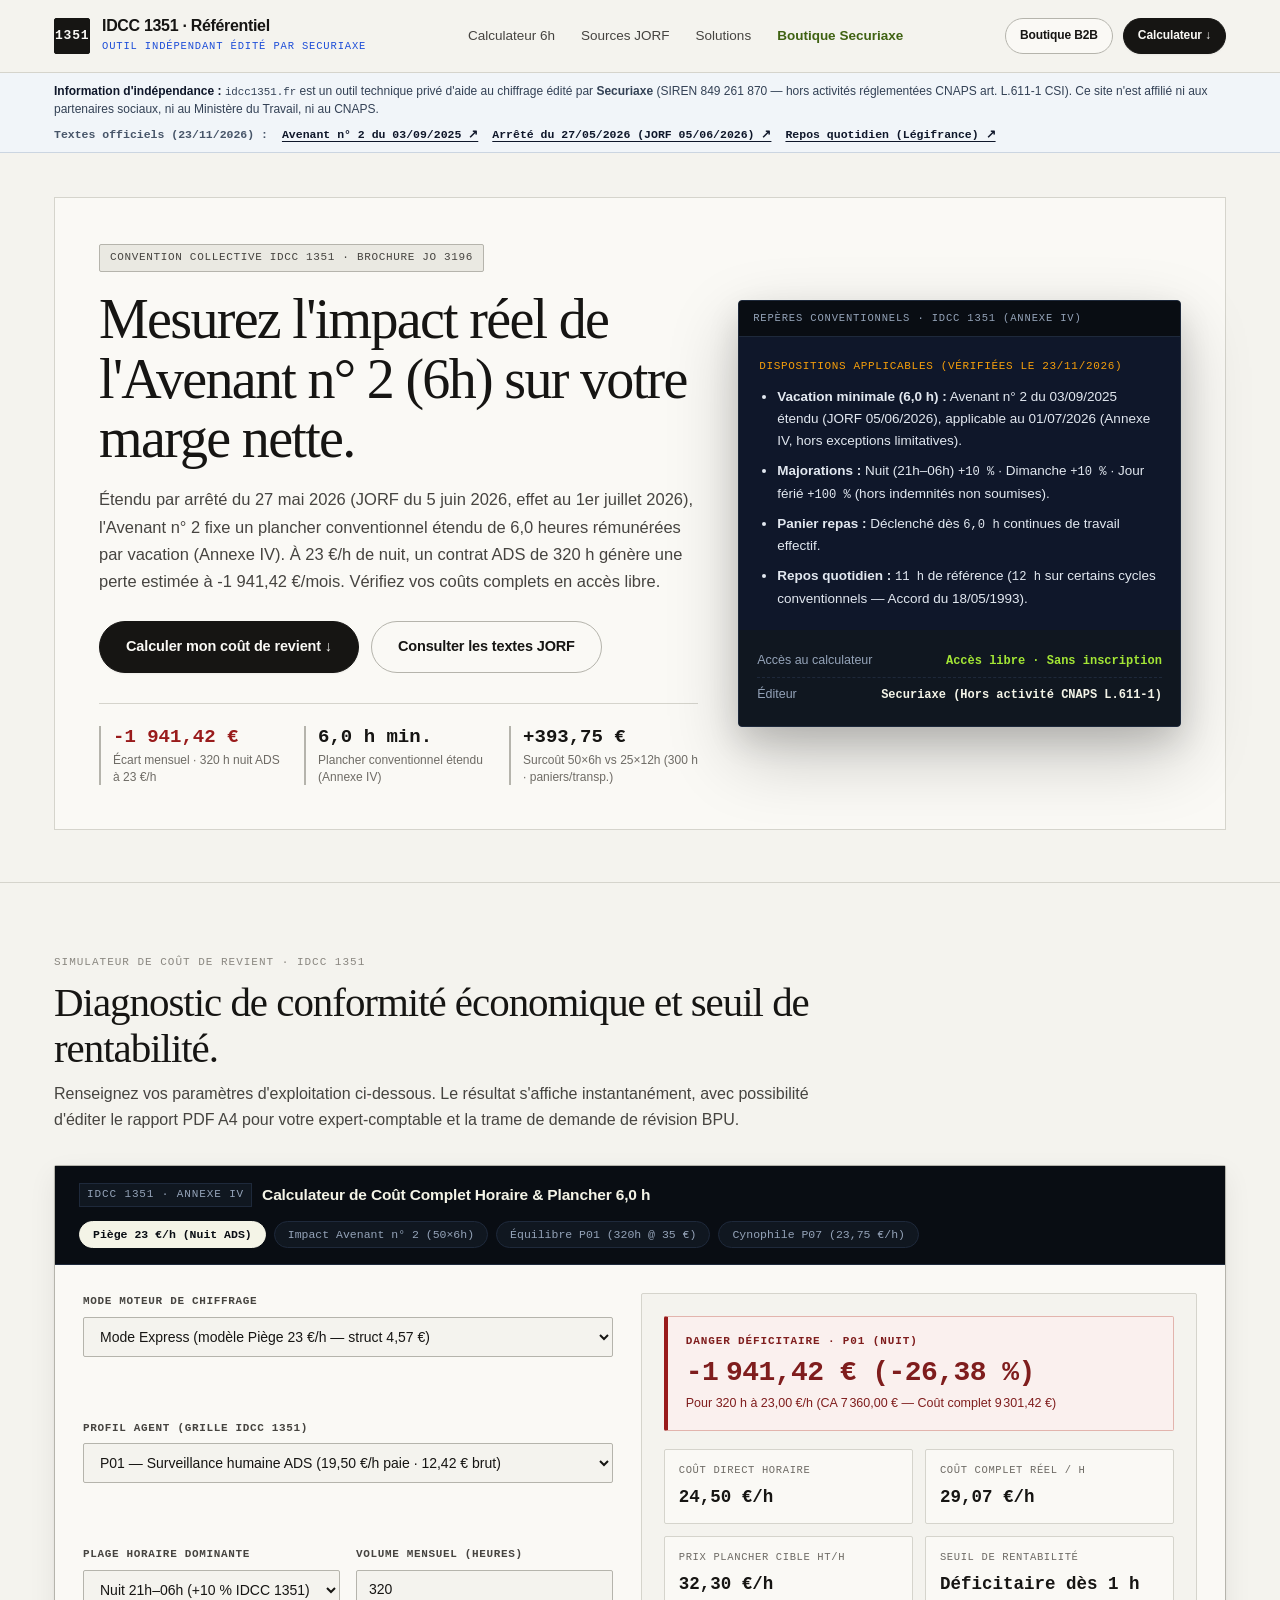
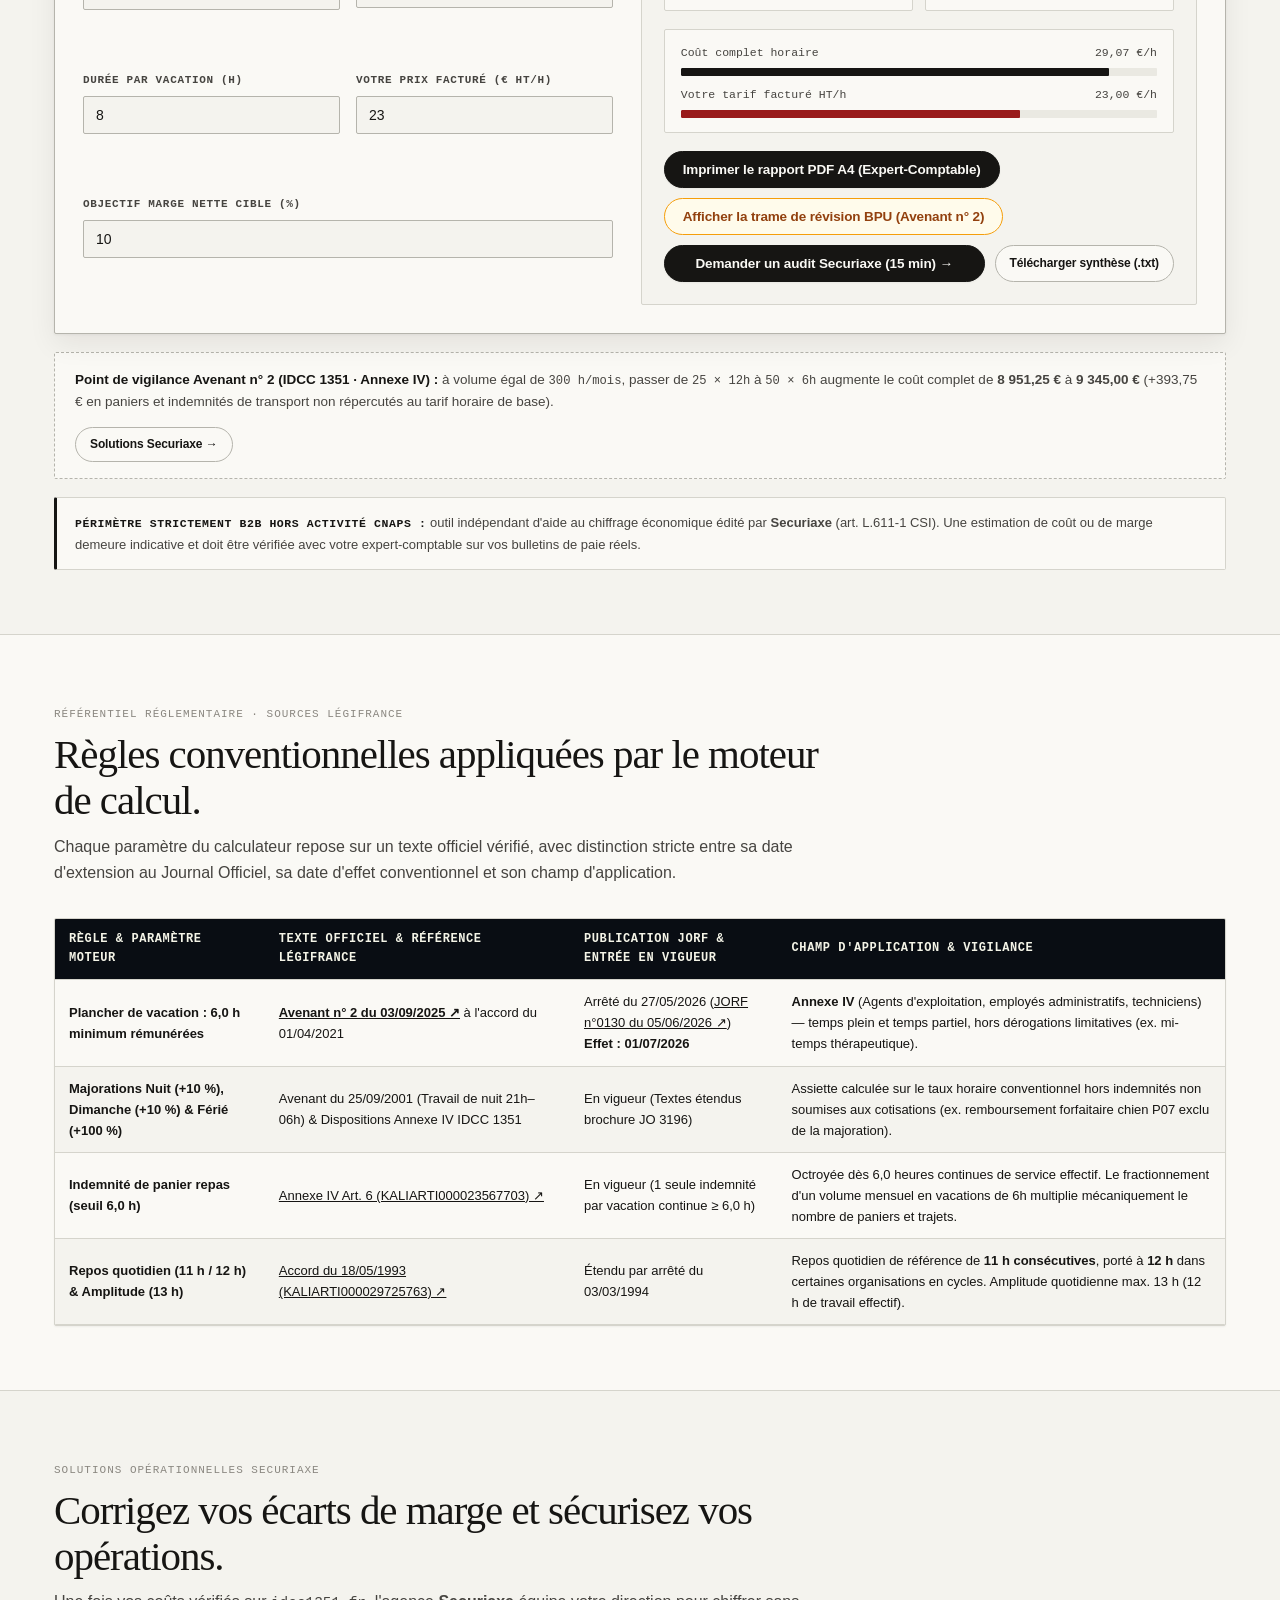
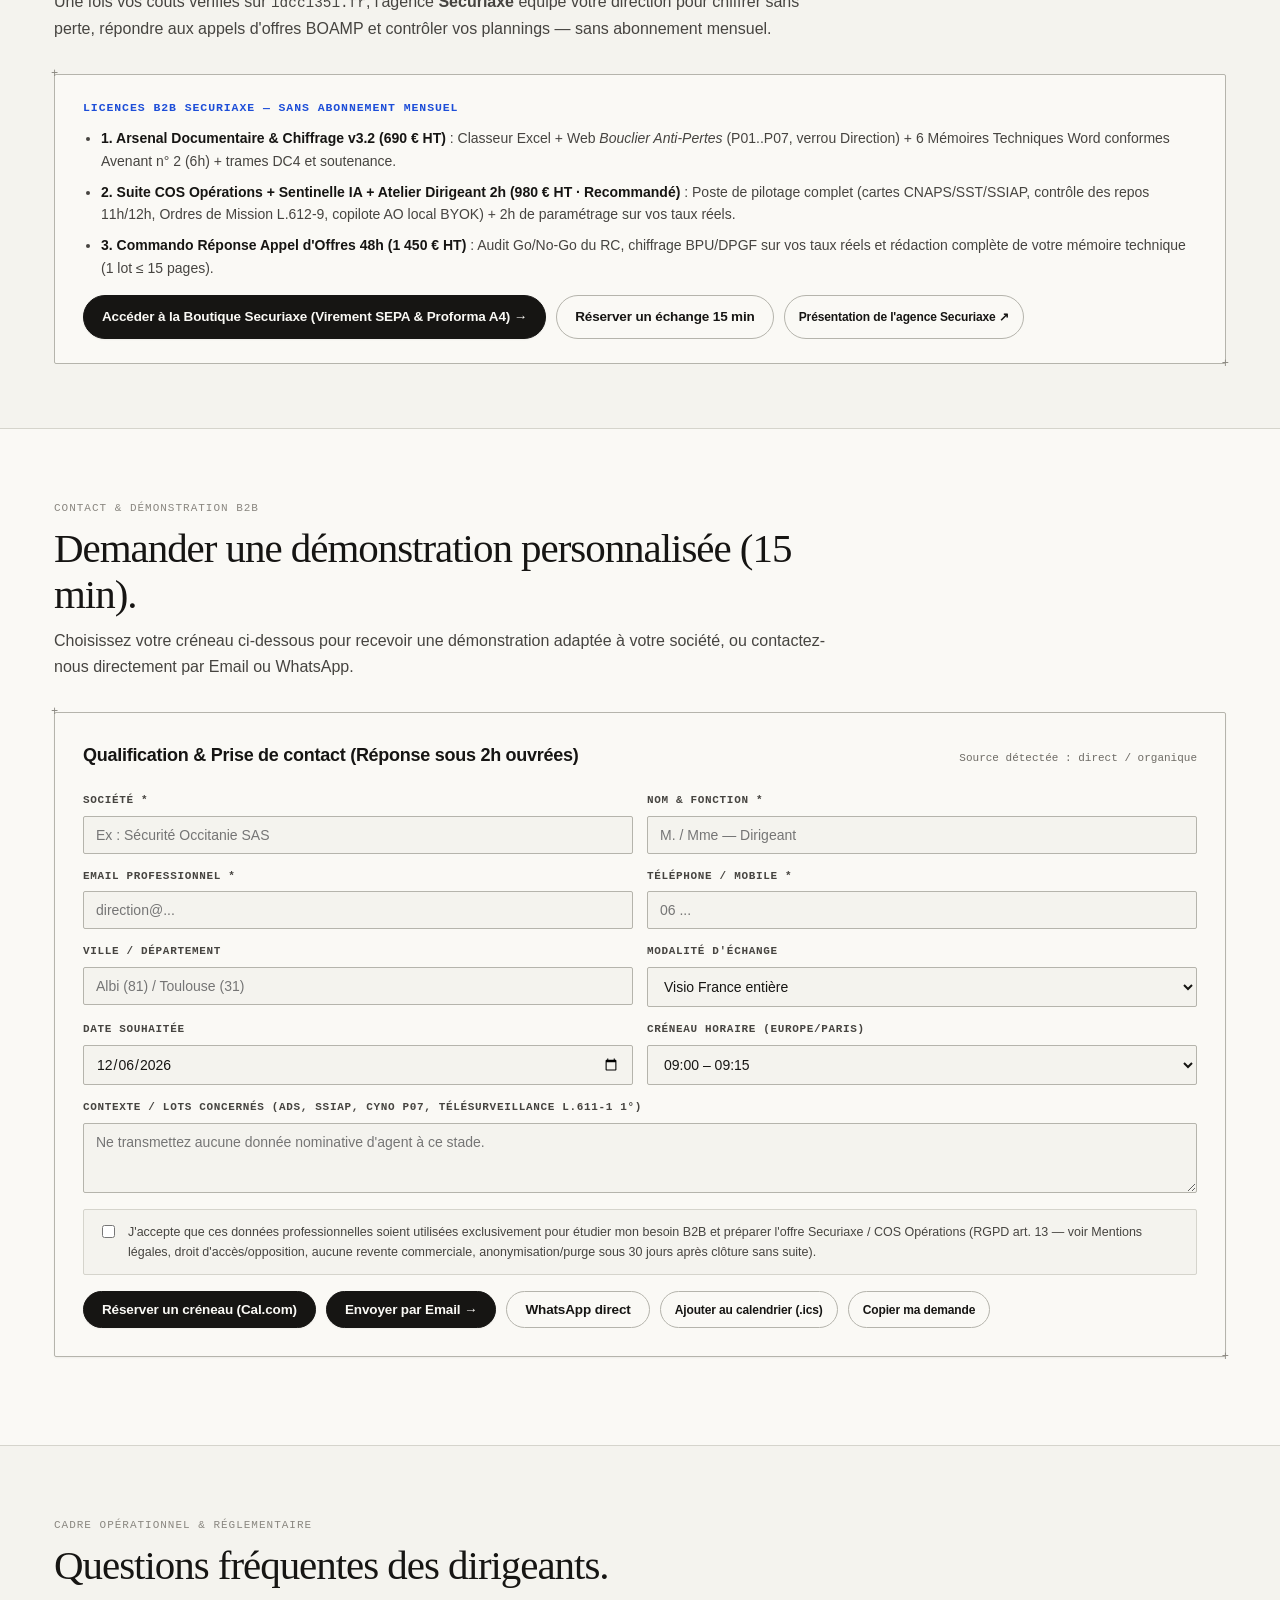
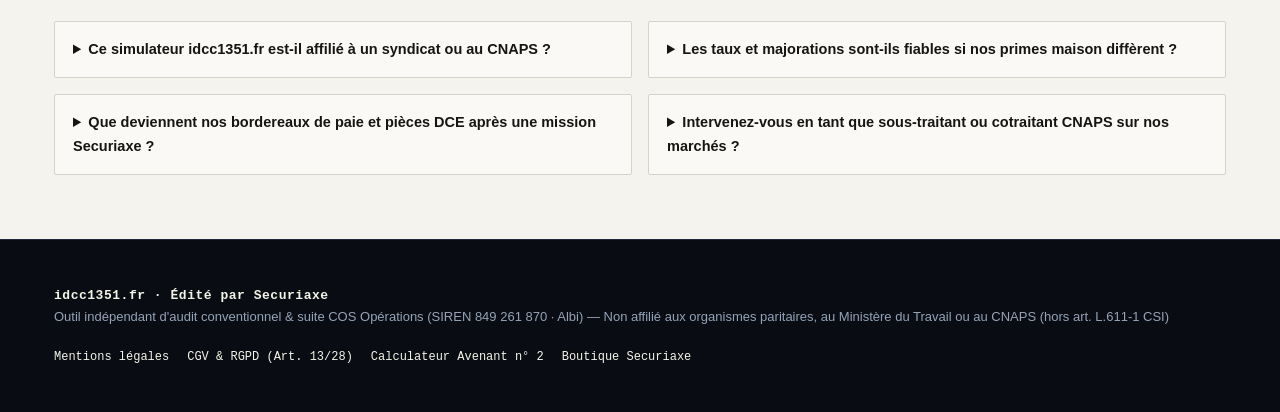
==== index.html @ 0f7fe845 "refactor(ui): unslop integral du site et confinement strict du nom personnel aux seules mentions leg" ====
<!DOCTYPE html>
<html lang="fr">
<head>
  <meta charset="UTF-8" />
  <meta name="viewport" content="width=device-width, initial-scale=1.0" />
  <meta http-equiv="Content-Security-Policy" content="default-src 'self'; script-src 'self' https://connect.facebook.net; style-src 'self' 'unsafe-inline'; img-src 'self' data: https:; connect-src 'self' https:; font-src 'self' data:; object-src 'none'; base-uri 'self';" />
  <title>IDCC 1351 — Référentiel &amp; Simulateur Indépendant de Conformité Économique (Avenant n° 2 · 6h) | Édité par Securiaxe</title>
  <meta name="description" content="Outil indépendant de simulation et d'audit conventionnel IDCC 1351 (Sécurité Privée). Mesurez en 60 secondes l'impact de l'Avenant n° 2 (plancher conventionnel étendu 6h, JORF 05/06/2026) sur votre marge nette. Édité par Securiaxe." />
  <meta property="og:title" content="IDCC 1351 — Simulateur Indépendant de Rentabilité &amp; Avenant n° 2 (Plancher 6h)" />
  <meta property="og:description" content="Diagnostic gratuit sans inscription : calculez votre coût complet horaire IDCC 1351, l'impact du plancher 6h (Avenant n° 2) et générez le rapport PDF A4 pour votre expert-comptable." />
  <meta property="og:type" content="website" />
  <link rel="icon" type="image/svg+xml" href="data:image/svg+xml,%3Csvg xmlns='http://www.w3.org/2000/svg' viewBox='0 0 36 36'%3E%3Crect width='36' height='36' fill='%230F172A'/%3E%3Ctext x='50%25' y='54%25' dominant-baseline='middle' text-anchor='middle' fill='%23FFFFFF' font-family='monospace' font-weight='700' font-size='11'%3E1351%3C/text%3E%3C/svg%3E" />
  <link rel="stylesheet" href="styles.css" />
</head>
<body>

  <!-- Bandeau d'alerte configuration opérateur (?admin=1 uniquement) -->
  <div id="adminBanner" class="config-banner hidden no-print">
    <div class="container config-banner-inner">
      <div id="adminBannerText"></div>
      <div class="header-actions">
        <button id="btnOpenAdminFromBanner" class="btn btn-sm" type="button">Configurer</button>
        <button id="btnHideAdminBanner" class="btn btn-sm" type="button">Masquer</button>
      </div>
    </div>
  </div>

  <!-- En-tête principal -->
  <header class="site-header no-print">
    <div class="container header-inner">
      <a class="brand" href="#top">
        <div class="brand-mark">1351</div>
        <div class="brand-text">
          <strong>IDCC 1351 &middot; Référentiel</strong>
          <span>Outil indépendant édité par Securiaxe</span>
        </div>
      </a>

      <nav class="nav-links" aria-label="Navigation principale">
        <a href="#simulateur">Calculateur 6h</a>
        <a href="#referentiel-1351">Sources JORF</a>
        <a href="#presentation-cos">Solutions</a>
        <a href="boutique/index.html" style="color:var(--emerald);font-weight:700">Boutique Securiaxe</a>
      </nav>

      <div class="header-actions">
        <span id="slotStatusPill" class="slot-pill hidden"></span>
        <a class="btn btn-sm" href="boutique/index.html">Boutique B2B</a>
        <a class="btn btn-primary btn-sm" href="#simulateur">Calculateur &darr;</a>
      </div>
    </div>
  </header>

  <!-- Bandeau sobre d'indépendance & sources Légifrance -->
  <div class="authority-disclaimer-bar no-print" role="note" aria-label="Information d'indépendance et sources réglementaires">
    <div class="container authority-disclaimer-inner">
      <div>
        <strong>Information d'indépendance :</strong> <code>idcc1351.fr</code> est un outil technique privé d'aide au chiffrage édité par <b>Securiaxe</b> (SIREN 849 261 870 — hors activités réglementées CNAPS art. L.611-1 CSI). Ce site n'est affilié ni aux partenaires sociaux, ni au Ministère du Travail, ni au CNAPS.
      </div>
      <div class="authority-links">
        <span>Textes officiels (23/11/2026) :</span>
        <a href="https://www.legifrance.gouv.fr/conv_coll/id/KALITEXT000053576553" target="_blank" rel="noopener noreferrer">Avenant n° 2 du 03/09/2025 ↗</a>
        <a href="https://www.legifrance.gouv.fr/jorf/id/JORFTEXT000054200800" target="_blank" rel="noopener noreferrer">Arrêté du 27/05/2026 (JORF 05/06/2026) ↗</a>
        <a href="https://www.legifrance.gouv.fr/conv_coll/article/KALIARTI000029725763" target="_blank" rel="noopener noreferrer">Repos quotidien (Légifrance) ↗</a>
      </div>
    </div>
  </div>

  <!-- Tiroir Configurateur Émetteur, TVA & Canaux réels -->
  <section id="adminDrawer" class="admin-drawer hidden no-print" aria-label="Configuration émetteur et canaux de vente">
    <div class="container">
      <div style="display:flex;justify-content:space-between;align-items:center;flex-wrap:wrap;gap:10px;margin-bottom:12px">
        <div>
          <strong style="font-size:16px;color:var(--navy-deep)">Paramétrage Émetteur, TVA &amp; Canaux de Vente</strong>
          <div style="font-size:12.5px;color:var(--ink-muted)">Renseignez vos paramètres puis cliquez sur « Télécharger site-config.js » pour mettre à jour votre hébergement.</div>
          <div id="adminDrawerMissing" class="status-box warn hidden" style="margin-top:8px"></div>
        </div>
        <button id="btnCloseAdmin" class="btn btn-sm" type="button">Fermer</button>
      </div>

      <div class="form-grid-2" style="grid-template-columns:repeat(auto-fit,minmax(220px,1fr));gap:10px">
        <div class="field"><label>Raison sociale / Dénomination</label><input id="admRaison" type="text" /></div>
        <div class="field"><label>Enseigne</label><input id="admEnseigne" type="text" /></div>
        <div class="field"><label>Signataire / Direction</label><input id="admRep" type="text" /></div>
        <div class="field"><label>Forme juridique</label><input id="admCapital" type="text" /></div>
        <div class="field"><label>Siège / Ville</label><input id="admSiege" type="text" /></div>
        <div class="field"><label>N° SIREN / SIRET</label><input id="admSiren" type="text" placeholder="Ex : 849 261 870 00018" /></div>
        <div class="field">
          <label>Régime TVA unique</label>
          <select id="admTvaRegime">
            <option value="293B">Franchise en base (art. L. 223-3 du CIBS / ex-293 B CGI)</option>
            <option value="20">TVA normale (20 %)</option>
          </select>
        </div>
        <div class="field"><label>N° TVA intracommunautaire</label><input id="admTvaNum" type="text" placeholder="FR..." /></div>
        <div class="field"><label>Email réception leads</label><input id="admEmail" type="email" placeholder="contact@votre-domaine.fr" /></div>
        <div class="field"><label>Téléphone direct</label><input id="admTel" type="text" placeholder="+33 6 ..." /></div>
        <div class="field"><label>WhatsApp Business (indicatif sans +)</label><input id="admWhatsapp" type="text" placeholder="336..." /></div>
        <div class="field"><label>Lien Agenda (Cal.com)</label><input id="admCalUrl" type="url" placeholder="https://cal.com/..." /></div>
        <div class="field"><label>Webhook CRM</label><input id="admWebhookUrl" type="url" placeholder="https://script.google.com/macros/s/..." /></div>
        <div class="field"><label>Vérification serveur paiement (optionnel)</label><input id="admStripeVerifyUrl" type="url" /></div>
        <div class="field"><label>Hébergeur du site (Mentions légales LCEN)</label><input id="admHostProvider" type="text" placeholder="Ex : o2switch SASU, Clermont-Ferrand (France)" /></div>
        <div class="field"><label>IBAN virement (BC A4)</label><input id="admIban" type="text" placeholder="FR76..." /></div>
        <div class="field"><label>Lien Paiement Pack 1 (690 € HT)</label><input id="admStripe1" type="url" /></div>
        <div class="field"><label>Lien Paiement Pack 2 (980 € HT)</label><input id="admStripe2" type="url" /></div>
        <div class="field"><label>Lien Paiement Pack 3 (1 450 € HT)</label><input id="admStripe3" type="url" /></div>
        <div class="field">
          <label>Créneaux Commando 48h ouverts (Max 2)</label>
          <select id="admSlotsOpen">
            <option value="2">2 slots disponibles (ouvert)</option>
            <option value="1">1 dernier slot disponible</option>
            <option value="0">0 slot (complet / file d'attente)</option>
          </select>
        </div>
        <div class="field"><label>Meta Pixel ID (optionnel)</label><input id="admPixelId" type="text" /></div>
      </div>

      <div class="action-cluster" style="margin-top:14px">
        <button id="btnSaveAdmin" class="btn btn-primary" type="button">Enregistrer localement</button>
        <button id="btnDownloadSiteCfg" class="btn btn-emerald" type="button">Télécharger site-config.js</button>
      </div>
    </div>
  </section>

  <!-- HERO SOBRE (IDCC 1351) -->
  <main id="top">
    <section class="hero no-print">
      <div class="container">
        <div class="hero-frame">
          <div class="hero-grid">
            <div>
              <span class="eyebrow">Convention collective IDCC 1351 &middot; Brochure JO 3196</span>
              <h1>Mesurez l'impact réel de l'Avenant n° 2 (6h) sur votre marge nette.</h1>
              <p class="hero-lead">
                Étendu par arrêté du 27 mai 2026 (JORF du 5 juin 2026, effet au 1er juillet 2026), l'Avenant n° 2 fixe un plancher conventionnel étendu de 6,0 heures rémunérées par vacation (Annexe IV). À 23 €/h de nuit, un contrat ADS de 320 h génère une perte estimée à -1 941,42 €/mois. Vérifiez vos coûts complets en accès libre.
              </p>
              <div class="hero-cta-row">
                <a class="btn btn-primary btn-lg" href="#simulateur">Calculer mon coût de revient &darr;</a>
                <a class="btn btn-lg" href="#referentiel-1351">Consulter les textes JORF</a>
              </div>
              <div class="trust-strip">
                <div class="trust-item">
                  <strong class="is-danger">-1 941,42 €</strong>
                  <span>Écart mensuel &middot; 320&nbsp;h nuit ADS à 23&nbsp;€/h</span>
                </div>
                <div class="trust-item">
                  <strong>6,0 h min.</strong>
                  <span>Plancher conventionnel étendu (Annexe IV)</span>
                </div>
                <div class="trust-item">
                  <strong>+393,75 €</strong>
                  <span>Surcoût 50×6h vs 25×12h (300&nbsp;h &middot; paniers/transp.)</span>
                </div>
              </div>
            </div>

            <div class="hero-visual-card">
              <div class="hero-window-bar">
                <span>Repères conventionnels &middot; IDCC 1351 (Annexe IV)</span>
              </div>
              <div style="padding:20px;background:#0F172A;color:#F8FAFC;font-size:13.5px;line-height:1.65">
                <div style="font-family:var(--font-mono);font-size:11px;color:#F59E0B;text-transform:uppercase;letter-spacing:0.06em;margin-bottom:10px">
                  Dispositions applicables (vérifiées le 23/11/2026)
                </div>
                <ul style="margin:0;padding-left:18px;color:#E2E8F0;display:grid;gap:8px">
                  <li><b>Vacation minimale (6,0 h) :</b> Avenant n° 2 du 03/09/2025 étendu (JORF 05/06/2026), applicable au 01/07/2026 (Annexe IV, hors exceptions limitatives).</li>
                  <li><b>Majorations :</b> Nuit (21h–06h) <code>+10 %</code> &middot; Dimanche <code>+10 %</code> &middot; Jour férié <code>+100 %</code> (hors indemnités non soumises).</li>
                  <li><b>Panier repas :</b> Déclenché dès <code>6,0 h</code> continues de travail effectif.</li>
                  <li><b>Repos quotidien :</b> <code>11 h</code> de référence (<code>12 h</code> sur certains cycles conventionnels — Accord du 18/05/1993).</li>
                </ul>
              </div>
              <div class="hero-proof-footer">
                <div class="proof-line">
                  <span>Accès au calculateur</span>
                  <b class="pos">Accès libre &middot; Sans inscription</b>
                </div>
                <div class="proof-line">
                  <span>Éditeur</span>
                  <b>Securiaxe (Hors activité CNAPS L.611-1)</b>
                </div>
              </div>
            </div>
          </div>
        </div>
      </div>
    </section>

    <!-- SIMULATEUR DE PERTE DETERMINISTE -->
    <section id="simulateur" class="section">
      <div class="container">
        <div class="section-head no-print">
          <span class="section-tag">Simulateur de coût de revient &middot; IDCC 1351</span>
          <h2>Diagnostic de conformité économique et seuil de rentabilité.</h2>
          <p>Renseignez vos paramètres d'exploitation ci-dessous. Le résultat s'affiche instantanément, avec possibilité d'éditer le rapport PDF A4 pour votre expert-comptable et la trame de demande de révision BPU.</p>
        </div>

        <div id="personalizedBanner" class="prospect-banner hidden no-print" role="region" aria-label="Diagnostic personnalisé pré-rempli">
          <div class="prospect-banner-main">
            <span class="prospect-tag">Simulation pré-calibrée</span>
            <strong id="pbTitle"></strong>
            <div id="pbSub" class="prospect-sub"></div>
          </div>
          <div class="header-actions">
            <button id="btnApplyProspectToFunnel" class="btn btn-emerald btn-sm" type="button">Contacter Securiaxe (15 min) &rarr;</button>
          </div>
        </div>

        <div class="sim-shell no-print">
          <div class="sim-topbar">
            <div class="sim-topbar-title">
              <span class="sim-topbar-code">IDCC 1351 &middot; Annexe IV</span>
              <h3>Calculateur de Coût Complet Horaire &amp; Plancher 6,0 h</h3>
            </div>
            <div class="preset-row" role="group" aria-label="Scénarios de référence vérifiés">
              <button id="prePiege23" class="preset-btn active" type="button">Piège 23 €/h (Nuit ADS)</button>
              <button id="preAvenant6h" class="preset-btn" type="button">Impact Avenant n° 2 (50×6h)</button>
              <button id="preRecette35" class="preset-btn" type="button">Équilibre P01 (320h @ 35 €)</button>
              <button id="preCynoP07" class="preset-btn" type="button">Cynophile P07 (23,75 €/h)</button>
            </div>
          </div>

          <div class="sim-body">
            <div class="sim-controls">
              <div class="field full-span">
                <label for="simModeSelect">Mode moteur de chiffrage</label>
                <select id="simModeSelect">
                  <option value="express">Mode Express (modèle Piège 23 €/h — struct 4,57 €)</option>
                  <option value="recette">Mode Paie Réelle (Recette / P07 / Avenant n° 2 — ind. &amp; fixes)</option>
                </select>
              </div>
              <div class="field full-span">
                <label for="simProfile">Profil agent (Grille IDCC 1351)</label>
                <select id="simProfile">
                  <option value="P01">P01 — Surveillance humaine ADS (19,50 €/h paie · 12,42 € brut)</option>
                  <option value="P02">P02 — Surveillance confirmée Coeff. 150 (20,60 €/h paie)</option>
                  <option value="P03">P03 — SSIAP 1 (21,00 €/h paie · 13,10 € brut)</option>
                  <option value="P04">P04 — SSIAP 2 Chef d'équipe (23,60 €/h paie · 14,73 € brut)</option>
                  <option value="P05">P05 — SSIAP 3 Chef de service (29,40 €/h paie)</option>
                  <option value="P06">P06 — Opérateur vidéo / télésurveillance L.611-1 1° (21,80 €/h)</option>
                  <option value="P07">P07 — Agent cynophile (23,75 €/h dont 1,68 € chien non soumis)</option>
                </select>
              </div>
              <div class="field">
                <label for="simMoment">Plage horaire dominante</label>
                <select id="simMoment">
                  <option value="jour">Jour ouvrable (+0 %)</option>
                  <option value="nuit">Nuit 21h–06h (+10 % IDCC 1351)</option>
                  <option value="dim">Dimanche (+10 % IDCC 1351)</option>
                  <option value="ferie">Jour férié (+100 %)</option>
                </select>
              </div>
              <div class="field">
                <label for="simHours">Volume mensuel (heures)</label>
                <input id="simHours" type="number" min="1" step="1" value="320" />
              </div>
              <div class="field">
                <label for="simVacHours">Durée par vacation (h)</label>
                <input id="simVacHours" type="number" min="1" max="24" step="0.5" value="8" />
              </div>
              <div class="field">
                <label for="simSellPrice">Votre prix facturé (€ HT/h)</label>
                <input id="simSellPrice" type="number" min="0" step="0.5" value="23" />
              </div>
              <div class="field full-span">
                <label for="simTargetPct">Objectif marge nette cible (%)</label>
                <input id="simTargetPct" type="number" min="0" max="60" step="0.5" value="10" />
              </div>
            </div>

            <div class="sim-results">
              <div id="simErrorBox" class="status-box err hidden"></div>
              <div id="simVacAlert" class="status-box warn hidden"></div>

              <div id="simVerdictCard" class="verdict-box err">
                <div id="simVerdictTag" class="verdict-tag">DANGER DÉFICITAIRE</div>
                <div id="simVerdictBig" class="verdict-big">-1 941,42 €</div>
                <div id="simVerdictSub" style="font-size:12.5px;margin-top:4px"></div>
              </div>

              <div class="kpi-grid">
                <div class="kpi-card">
                  <span>Coût direct horaire</span>
                  <strong id="simKpiDirectH">—</strong>
                </div>
                <div class="kpi-card">
                  <span>Coût complet réel / h</span>
                  <strong id="simKpiFullH">—</strong>
                </div>
                <div class="kpi-card">
                  <span>Prix plancher cible HT/h</span>
                  <strong id="simKpiTargetH">—</strong>
                </div>
                <div class="kpi-card">
                  <span>Seuil de rentabilité</span>
                  <strong id="simKpiBreakEven">—</strong>
                </div>
              </div>

              <div class="bar-meter">
                <div class="bar-row">
                  <div class="bar-row-head"><span>Coût complet horaire</span><span id="barCostLbl" class="num">—</span></div>
                  <div class="bar-track"><div id="barCostPct" class="bar-fill cost" style="width:0%"></div></div>
                </div>
                <div class="bar-row">
                  <div class="bar-row-head"><span>Votre tarif facturé HT/h</span><span id="barPriceLbl" class="num">—</span></div>
                  <div class="bar-track"><div id="barPricePct" class="bar-fill price-bad" style="width:0%"></div></div>
                </div>
              </div>

              <div class="diag-actions">
                <button id="btnPrintDiagPdf" class="btn btn-primary" type="button">
                  Imprimer le rapport PDF A4 (Expert-Comptable)
                </button>
                <button id="btnToggleTrameRevision" class="btn" type="button" style="background:#FFFBEB;color:#92400E;border-color:#F59E0B;font-weight:600">
                  Afficher la trame de révision BPU (Avenant n° 2)
                </button>
                <button id="btnInjectDiagToFunnel" class="btn btn-emerald" type="button">
                  Demander un audit Securiaxe (15 min) &rarr;
                </button>
                <button id="btnDownloadDiagTxt" class="btn btn-sm" type="button">
                  Télécharger synthèse (.txt)
                </button>
              </div>
            </div>
          </div>
        </div>

        <!-- TIROIR INTERACTIF : TRAME DE DEMANDE DE RÉVISION TARIFAIRE BPU -->
        <div id="trameRevisionBox" class="trame-revision-drawer hidden no-print" role="region" aria-label="Trame de demande de réévaluation tarifaire BPU">
          <div class="trame-revision-head">
            <div>
              <span class="section-tag" style="margin-bottom:4px">Argumentaire &amp; Trame de réévaluation BPU</span>
              <h3 style="margin:0;font-size:18px;color:var(--navy-deep)">Trame administrative de demande de révision BPU (Avenant n° 2 IDCC 1351)</h3>
              <p style="margin:4px 0 0;font-size:13px;color:var(--ink-muted)">
                Modèle opérationnel pré-calibré sur votre simulation ci-dessus pour notifier à vos donneurs d'ordres privés ou acheteurs publics l'incidence de l'Arrêté d'extension du 27 mai 2026 (JORF du 5 juin 2026).
              </p>
            </div>
            <button id="btnCloseTrameRevision" class="btn btn-sm" type="button">Fermer</button>
          </div>

          <div class="status-box warn" style="margin:12px 0;font-size:12.5px">
            <strong>Précaution méthodologique &amp; contractuelle :</strong> ce document constitue une trame technique et économique d'aide à la négociation commerciale B2B (et non une consultation juridique réglementée). La réévaluation d'un tarif en cours d'exécution dépend des clauses de révision ou d'imprévision prévues à votre contrat ou CCAP ; faites valider tout courrier engageant par votre conseil habituel.
          </div>

          <pre id="trameRevisionText" class="trame-pre mono"></pre>

          <div class="action-cluster" style="margin-top:12px">
            <button id="btnCopyTrameRevision" class="btn btn-primary" type="button">Copier la trame</button>
            <button id="btnDownloadTrameRevision" class="btn" type="button">Télécharger (.txt)</button>
            <a class="btn btn-emerald" href="boutique/index.html">Obtenir l'Arsenal complet (6 Mémoires Word + Bouclier Excel) &rarr;</a>
          </div>
        </div>

        <!-- FEUILLE A4 IMPRIMABLE : DIAGNOSTIC DE CONFORMITÉ ÉCONOMIQUE & CONVENTIONNELLE -->
        <article id="diagPdfSheet" class="bc-sheet diag-pdf-sheet hidden" aria-label="Rapport A4 Diagnostic de conformité économique et conventionnelle IDCC 1351"></article>

        <div class="avenant-banner no-print">
          <div>
            <strong>Point de vigilance Avenant n° 2 (IDCC 1351 &middot; Annexe IV) :</strong> à volume égal de <code>300 h/mois</code>, passer de <code>25 × 12h</code> à <code>50 × 6h</code> augmente le coût complet de <b>8 951,25 €</b> à <b>9 345,00 €</b> (+393,75 € en paniers et indemnités de transport non répercutés au tarif horaire de base).
          </div>
          <a class="btn btn-sm" href="boutique/index.html">Solutions Securiaxe &rarr;</a>
        </div>
        <div class="legal-callout no-print" style="margin-top:18px;margin-bottom:0">
          <strong>Périmètre strictement B2B hors activité CNAPS :</strong> outil indépendant d'aide au chiffrage économique édité par <b>Securiaxe</b> (art. L.611-1 CSI). Une estimation de coût ou de marge demeure indicative et doit être vérifiée avec votre expert-comptable sur vos bulletins de paie réels.
        </div>
      </div>
    </section>

    <!-- RÉFÉRENTIEL RÉGLEMENTAIRE VERSIONNÉ & MÉTHODOLOGIE -->
    <section id="referentiel-1351" class="section section-white no-print">
      <div class="container">
        <div class="section-head">
          <span class="section-tag">Référentiel réglementaire &middot; Sources Légifrance</span>
          <h2>Règles conventionnelles appliquées par le moteur de calcul.</h2>
          <p>Chaque paramètre du calculateur repose sur un texte officiel vérifié, avec distinction stricte entre sa date d'extension au Journal Officiel, sa date d'effet conventionnel et son champ d'application.</p>
        </div>

        <div class="compare-wrap" aria-label="Référentiel réglementaire versionné IDCC 1351">
          <table class="compare-table">
            <thead>
              <tr>
                <th>Règle &amp; Paramètre moteur</th>
                <th>Texte officiel &amp; Référence Légifrance</th>
                <th>Publication JORF &amp; Entrée en vigueur</th>
                <th>Champ d'application &amp; Vigilance</th>
              </tr>
            </thead>
            <tbody>
              <tr>
                <td><b>Plancher de vacation : 6,0 h minimum rémunérées</b></td>
                <td><a href="https://www.legifrance.gouv.fr/conv_coll/id/KALITEXT000053576553" target="_blank" rel="noopener noreferrer" style="text-decoration:underline;font-weight:600">Avenant n° 2 du 03/09/2025 ↗</a> à l'accord du 01/04/2021</td>
                <td>Arrêté du 27/05/2026 (<a href="https://www.legifrance.gouv.fr/jorf/id/JORFTEXT000054200800" target="_blank" rel="noopener noreferrer" style="text-decoration:underline">JORF n°0130 du 05/06/2026 ↗</a>)<br><b>Effet : 01/07/2026</b></td>
                <td><b>Annexe IV</b> (Agents d'exploitation, employés administratifs, techniciens) — temps plein et temps partiel, hors dérogations limitatives (ex. mi-temps thérapeutique).</td>
              </tr>
              <tr>
                <td><b>Majorations Nuit (+10 %), Dimanche (+10 %) &amp; Férié (+100 %)</b></td>
                <td>Avenant du 25/09/2001 (Travail de nuit 21h–06h) &amp; Dispositions Annexe IV IDCC 1351</td>
                <td>En vigueur (Textes étendus brochure JO 3196)</td>
                <td>Assiette calculée sur le taux horaire conventionnel hors indemnités non soumises aux cotisations (ex. remboursement forfaitaire chien P07 exclu de la majoration).</td>
              </tr>
              <tr>
                <td><b>Indemnité de panier repas (seuil 6,0 h)</b></td>
                <td><a href="https://www.legifrance.gouv.fr/conv_coll/article/KALIARTI000023567703" target="_blank" rel="noopener noreferrer" style="text-decoration:underline">Annexe IV Art. 6 (KALIARTI000023567703) ↗</a></td>
                <td>En vigueur (1 seule indemnité par vacation continue ≥ 6,0 h)</td>
                <td>Octroyée dès 6,0 heures continues de service effectif. Le fractionnement d'un volume mensuel en vacations de 6h multiplie mécaniquement le nombre de paniers et trajets.</td>
              </tr>
              <tr>
                <td><b>Repos quotidien (11 h / 12 h) &amp; Amplitude (13 h)</b></td>
                <td><a href="https://www.legifrance.gouv.fr/conv_coll/article/KALIARTI000029725763" target="_blank" rel="noopener noreferrer" style="text-decoration:underline">Accord du 18/05/1993 (KALIARTI000029725763) ↗</a></td>
                <td>Étendu par arrêté du 03/03/1994</td>
                <td>Repos quotidien de référence de <b>11 h consécutives</b>, porté à <b>12 h</b> dans certaines organisations en cycles. Amplitude quotidienne max. 13 h (12 h de travail effectif).</td>
              </tr>
            </tbody>
          </table>
        </div>
      </div>
    </section>

    <!-- INSPECTEUR DES LIVRABLES (X-RAY) -->
    <section id="arsenal" class="section section-white hidden no-print">
      <div class="container">
        <div class="section-head">
          <h2>Aperçu des outils et livrables inclus</h2>
          <p>Pas de boîte noire : chaque classeur, mémoire technique et application Web est livré prêt à l'emploi sur vos propres données de paie.</p>
        </div>

        <div class="tabs-bar" role="tablist">
          <button class="tab-btn active" data-xray="bouclier" type="button">1. Bouclier Excel &amp; Web</button>
          <button class="tab-btn" data-xray="memoires" type="button">2. Les 6 Mémoires Word</button>
          <button class="tab-btn" data-xray="cos" type="button">3. COS Opérations (Pilotage)</button>
          <button class="tab-btn" data-xray="conformite" type="button">4. Juridique &amp; RGPD</button>
        </div>

        <div class="xray-panel">
          <div>
            <h3 id="xrayTitle" style="margin:0 0 8px;color:var(--navy-deep)"></h3>
            <p id="xrayDesc" style="margin:0 0 14px;color:var(--ink-muted)"></p>
            <ul id="xrayBullets" class="check-list"></ul>
          </div>
          <div id="xraySpecs" class="spec-box"></div>
        </div>

        <div class="boundary-grid">
          <div class="boundary-card in">
            <h4>Ce que fait COS Opérations</h4>
            <ul class="check-list">
              <li>Fiabiliser vos marges avant soumission grâce à des formules auditées.</li>
              <li>Fournir 6 mémoires techniques modulaires structurés par critères BOAMP.</li>
              <li>Déployer localement votre bureau IA multi-agents sans abonnement fournisseur.</li>
              <li>Préparer et chiffrer un appel d'offres sans jamais brader vos marges.</li>
            </ul>
          </div>
          <div class="boundary-card out">
            <h4>Ce que COS Opérations ne fait pas</h4>
            <ul class="check-list">
              <li>Aucune activité réglementée CNAPS (gardiennage, rondes, télésurveillance, intervention).</li>
              <li>Aucun conseil juridique, social ou d'expertise-comptable réglementé.</li>
              <li>Aucune promesse illusoire de gain garanti d'un appel d'offres (obligation de moyens).</li>
              <li>Aucune conservation client au-delà de 30 jours après clôture (RGPD art. 28).</li>
            </ul>
          </div>
        </div>
      </div>
    </section>

    <!-- PASSERELLE OPÉRATIONNELLE VERS SECURIAXE (SOLUTIONS B2B) -->
    <section id="presentation-cos" class="section no-print">
      <div class="container">
        <div class="section-head">
          <span class="section-tag">Solutions opérationnelles Securiaxe</span>
          <h2>Corrigez vos écarts de marge et sécurisez vos opérations.</h2>
          <p>Une fois vos coûts vérifiés sur <code>idcc1351.fr</code>, l'agence <b>Securiaxe</b> équipe votre direction pour chiffrer sans perte, répondre aux appels d'offres BOAMP et contrôler vos plannings — sans abonnement mensuel.</p>
        </div>
        <div class="saas-banner" style="margin-top:0">
          <strong>Licences B2B Securiaxe — Sans abonnement mensuel</strong>
          <ul class="offer-ul" style="margin-top:10px">
            <li><b>1. Arsenal Documentaire &amp; Chiffrage v3.2 (690 € HT)</b> : Classeur Excel + Web <i>Bouclier Anti-Pertes</i> (P01..P07, verrou Direction) + 6 Mémoires Techniques Word conformes Avenant n° 2 (6h) + trames DC4 et soutenance.</li>
            <li><b>2. Suite COS Opérations + Sentinelle IA + Atelier Dirigeant 2h (980 € HT &middot; Recommandé)</b> : Poste de pilotage complet (cartes CNAPS/SST/SSIAP, contrôle des repos 11h/12h, Ordres de Mission L.612-9, copilote AO local BYOK) + 2h de paramétrage sur vos taux réels.</li>
            <li><b>3. Commando Réponse Appel d'Offres 48h (1 450 € HT)</b> : Audit Go/No-Go du RC, chiffrage BPU/DPGF sur vos taux réels et rédaction complète de votre mémoire technique (1 lot ≤ 15 pages).</li>
          </ul>
          <div class="action-cluster" style="margin-top:16px">
            <a class="btn btn-emerald" href="boutique/index.html">Accéder à la Boutique Securiaxe (Virement SEPA &amp; Proforma A4) &rarr;</a>
            <a class="btn" href="#tunnel-section">Réserver un échange 15 min</a>
            <a class="btn btn-sm" href="agence/securite-privee/index.html">Présentation de l'agence Securiaxe ↗</a>
          </div>
        </div>
      </div>
    </section>

    <!-- GAMME TARIFAIRE CROISSANTE (ARCHIVE OPTION B) -->
    <section id="offres" class="section hidden">
      <div class="container">
        <div class="section-head">
          <h2>Trois formules B2B progressives, sans chevauchement</h2>
          <p>Ordre croissant clair : outillage autonome (690 € HT), déploiement IA local + atelier (980 € HT) ou exécution Commando 1 lot (1 450 € HT).</p>
        </div>

        <div class="offers-grid">
          <article class="offer-card">
            <div>
              <span class="offer-badge">Pack 1 &middot; Outillage autonome</span>
              <h3>Arsenal Documentaire &amp; Chiffrage v3.2</h3>
              <div class="offer-price">690 € HT <small>Licence mono-entité sans abonnement</small></div>
              <ul class="offer-ul">
                <li>Classeur <b>Bouclier-Anti-Pertes.xlsx</b> (P01..P07, verrou Direction, 100 lignes devis)</li>
                <li>Calculateur Web hors ligne <b>Bouclier_Anti_Pertes_v3.2.html</b> (export <code>.json/.csv</code>)</li>
                <li><b>6 Mémoires Techniques Word</b> conformes Avenant n° 2 (6h) &amp; CSI exact</li>
                <li>Guide d'utilisation v3.2 + Trames client, soutenance et DC4 (<code>L.612-5-1</code>)</li>
              </ul>
              <div class="offer-scope">
                <b>Périmètre strict :</b> n'inclut pas le logiciel <i>COS Bureau IA v4.2</i> ni l'atelier 2h (réservés au Pack 2).
              </div>
            </div>
            <button class="btn btn-primary" type="button" data-pick-pack="1">Choisir Pack 1 — 690 € HT</button>
          </article>

          <article class="offer-card featured">
            <div>
              <span class="offer-badge">Pack 2 &middot; Le plus complet (Recommandé)</span>
              <h3>Déploiement COS Bureau IA v4.2 + Atelier 2h</h3>
              <div class="offer-price">980 € HT <small>Déploiement local BYOK + 2h dirigeant inclus</small></div>
              <ul class="offer-ul">
                <li>Inclut le paramétrage sur votre Fiche Entreprise et vos agréments réels</li>
                <li>Déploiement de <b>COS_Bureau_IA_Securite_v4.2.html</b> (clé API en session par défaut)</li>
                <li>Pont Bouclier strict bloquant tout BPU non vérifié ou déficitaire</li>
                <li><b>Atelier 2h visio France entière ou sur site Occitanie</b> avec l'exploitant / dirigeant</li>
              </ul>
              <div class="offer-scope">
                <b>Distinction SaaS (99–299 €/mois) :</b> édition locale mono-poste par import manuel de DCE, distincte d'un SaaS cloud multi-utilisateurs avec veille BOAMP continue.
              </div>
            </div>
            <button class="btn btn-emerald" type="button" data-pick-pack="2">Choisir Pack 2 — 980 € HT</button>
          </article>

          <article class="offer-card">
            <div>
              <span class="offer-badge">Pack 3 &middot; Urgence marché (Max 2 actifs)</span>
              <h3>Commando Réponse AO 48h (1 lot)</h3>
              <div class="offer-price">1 450 € HT <small>Forfait 1 lot unique ≤ 15 pages</small></div>
              <ul class="offer-ul">
                <li>Audit Go / No-Go complet du Règlement de Consultation (visite, reprise 1351, 6h)</li>
                <li>Chiffrage DPGF / BPU sur vos taux réels dans <b>Bouclier Anti-Pertes</b></li>
                <li>Rédaction complète du Mémoire Technique calibré critère par critère (<b>1 lot ≤ 15 p.</b>)</li>
                <li>Livraison en <b>48h ouvrées</b> après réception de 100 % des pièces + débriefing 45 min</li>
              </ul>
              <div class="offer-scope">
                <b>Capacité contractuelle :</b> limité à <b>2 dossiers simultanés maximum</b> ; obligation de moyens sans garantie d'attribution.
              </div>
            </div>
            <button class="btn btn-primary" type="button" data-pick-pack="3">Choisir Pack 3 — 1 450 € HT</button>
          </article>
        </div>

        <div class="saas-banner">
          <strong>Clarté économique totale :</strong> vous achetez ici soit un socle documentaire &amp; chiffrage (690 € HT), soit votre copilote IA local mono-poste BYOK + formation (980 € HT), soit l'exécution assistée sur un appel d'offres urgent (1 450 € HT). Aucun engagement caché.
        </div>

        <div class="compare-wrap" aria-label="Tableau comparatif détaillé des 3 offres COS Opérations">
          <table class="compare-table">
            <thead>
              <tr>
                <th>Critère opérationnel dirigeant</th>
                <th>Pack 1 &middot; 690 € HT</th>
                <th class="col-rec">Pack 2 &middot; 980 € HT (Recommandé)</th>
                <th>Pack 3 &middot; 1 450 € HT (Commando)</th>
              </tr>
            </thead>
            <tbody>
              <tr>
                <td>Usage prioritaire</td>
                <td>Chiffrer vite &amp; fiabiliser vos BPU en interne</td>
                <td class="col-rec">Déployer votre bureau IA AO souverain + formation</td>
                <td>Sauver / déposer 1 lot critique sous 48h ouvrées</td>
              </tr>
              <tr>
                <td>Bouclier Anti-Pertes (Excel + Web)</td>
                <td>Inclus (licence complète P01..P07)</td>
                <td class="col-rec">Inclus + calibrage sur vos taux paie réels</td>
                <td>Chiffrage complet réalisé sur le lot commandé</td>
              </tr>
              <tr>
                <td>6 Mémoires Techniques Word (.docx)</td>
                <td>Inclus (6 secteurs + trames DC4 / soutenance)</td>
                <td class="col-rec">Inclus + pré-paramétrage Fiche Entreprise</td>
                <td>Rédaction sur-mesure du mémoire (1 lot ≤ 15 p.)</td>
              </tr>
              <tr>
                <td>COS Bureau IA Sécurité v4.2 (BYOK local)</td>
                <td>Non inclus</td>
                <td class="col-rec">Inclus (5 postes AO &middot; clé API en session)</td>
                <td>Restitution exploitable après mission</td>
              </tr>
              <tr>
                <td>Accompagnement dirigeant / visio</td>
                <td>Guide d'utilisation v3.2</td>
                <td class="col-rec">Atelier 2h visio France ou site Occitanie</td>
                <td>Audit Go/No-Go + débriefing Direction 45 min</td>
              </tr>
              <tr>
                <td>Délai &amp; disponibilité</td>
                <td>Livraison immédiate</td>
                <td class="col-rec">Livraison immédiate + RDV J+1..3</td>
                <td>48h ouvrées dès 6 pièces (max 2 lots actifs)</td>
              </tr>
              <tr>
                <td>Périmètre légal (art. L.611-1 CSI)</td>
                <td>Hors activité CNAPS</td>
                <td class="col-rec">Hors activité CNAPS (BYOK sans veille cloud)</td>
                <td>Hors activité CNAPS &middot; obligation de moyens</td>
              </tr>
            </tbody>
          </table>
        </div>
      </div>
    </section>

    <!-- TUNNEL DE CONVERSION 3 ÉTAPES -->
    <section id="tunnel-section" class="section section-white">
      <div class="container">
        <div class="section-head no-print">
          <span class="section-tag">Contact &amp; Démonstration B2B</span>
          <h2>Demander une démonstration personnalisée (15 min).</h2>
          <p>Choisissez votre créneau ci-dessous pour recevoir une démonstration adaptée à votre société, ou contactez-nous directement par Email ou WhatsApp.</p>
        </div>

        <div class="stepper no-print hidden">
          <div id="stepPill1" class="step-pill active"><span class="step-num">1</span><span>Choix de la formule</span></div>
          <div id="stepPill2" class="step-pill"><span class="step-num">2</span><span>Qualification &amp; RDV / CRM</span></div>
          <div id="stepPill3" class="step-pill hidden"><span class="step-num">3</span><span>Devis</span></div>
        </div>

        <div class="funnel-grid no-print">
          <!-- ÉTAPE 2 : QUALIFICATION & CANAUX -->
          <div class="panel-card">
            <div style="display:flex;justify-content:space-between;align-items:center;flex-wrap:wrap;gap:8px;margin-bottom:14px">
              <h3>Qualification &amp; Prise de contact (Réponse sous 2h ouvrées)</h3>
              <span id="utmBadge" class="mono" style="font-size:11px;color:var(--ink-soft)"></span>
            </div>

            <div class="form-grid-2">
              <div class="field"><label for="leadSociete">Société *</label><input id="leadSociete" type="text" placeholder="Ex : Sécurité Occitanie SAS" /></div>
              <div class="field hidden"><label for="leadSiren">SIREN (optionnel à ce stade)</label><input id="leadSiren" type="text" placeholder="9 chiffres" /></div>
              <div class="field"><label for="leadContact">Nom &amp; Fonction *</label><input id="leadContact" type="text" placeholder="M. / Mme — Dirigeant" /></div>
              <div class="field"><label for="leadEmail">Email professionnel *</label><input id="leadEmail" type="email" placeholder="direction@..." /></div>
              <div class="field"><label for="leadTel">Téléphone / Mobile *</label><input id="leadTel" type="text" placeholder="06 ..." /></div>
              <div class="field"><label for="leadVille">Ville / Département</label><input id="leadVille" type="text" placeholder="Albi (81) / Toulouse (31)" /></div>
              <div class="field hidden">
                <label for="leadOffre">Formule ciblée</label>
                <select id="leadOffre">
                  <option value="2" selected>Démonstration COS Opérations — Pack Dirigeant (15 min)</option>
                </select>
              </div>
              <div class="field">
                <label for="leadMode">Modalité d'échange</label>
                <select id="leadMode">
                  <option value="Visio France entière">Visio France entière</option>
                  <option value="Sur site Occitanie (sur RDV)">Sur site Occitanie (sur RDV)</option>
                </select>
              </div>
              <div class="field"><label for="leadRdvDate">Date souhaitée</label><input id="leadRdvDate" type="date" /></div>
              <div class="field">
                <label for="leadRdvSlot">Créneau horaire (Europe/Paris)</label>
                <select id="leadRdvSlot">
                  <option value="09:00">09:00 – 09:15</option>
                  <option value="11:00">11:00 – 11:15</option>
                  <option value="14:30">14:30 – 14:45</option>
                  <option value="17:00">17:00 – 17:15</option>
                </select>
              </div>
              <div class="field hidden">
                <label for="leadBoampRef">Référence BOAMP / Lot ciblé</label>
                <input id="leadBoampRef" type="text" placeholder="Ex : BOAMP 26-100446 — Lot 1" />
              </div>
              <div class="field hidden">
                <label for="leadDeadline">Date limite BOAMP ou urgence</label>
                <input id="leadDeadline" type="text" placeholder="Ex : Dépôt le 28/11/2026 à 12h00" />
              </div>
              <div class="field" style="grid-column:1/-1">
                <label for="leadNotes">Contexte / Lots concernés (ADS, SSIAP, Cyno P07, Télésurveillance L.611-1 1°)</label>
                <textarea id="leadNotes" rows="3" placeholder="Ne transmettez aucune donnée nominative d'agent à ce stade."></textarea>
              </div>
              <div class="field sr-only" aria-hidden="true">
                <label for="leadWebsiteHp">Site web</label>
                <input id="leadWebsiteHp" type="text" tabindex="-1" autocomplete="off" />
              </div>
            </div>

            <label class="consent-check">
              <input id="leadRgpdConsent" type="checkbox" />
              <span>J'accepte que ces données professionnelles soient utilisées exclusivement pour étudier mon besoin B2B et préparer l'offre Securiaxe / COS Opérations (RGPD art. 13 — voir Mentions légales, droit d'accès/opposition, aucune revente commerciale, anonymisation/purge sous 30 jours après clôture sans suite).</span>
            </label>

            <div class="action-cluster">
              <button id="btnOpenCal" class="btn btn-emerald" type="button">Réserver un créneau (Cal.com)</button>
              <button id="btnSubmitWebhook" class="btn btn-emerald hidden" type="button">Transmettre au CRM</button>
              <button id="btnSendEmail" class="btn btn-primary" type="button">Envoyer par Email &rarr;</button>
              <button id="btnSendWhatsapp" class="btn" type="button">WhatsApp direct</button>
              <button id="btnDownloadIcs" class="btn btn-sm" type="button">Ajouter au calendrier (.ics)</button>
              <button id="btnCopyFiche" class="btn btn-sm" type="button">Copier ma demande</button>
              <button id="btnPushToBc" class="btn hidden" type="button">Reporter dans le BC</button>
            </div>

            <div id="webhookFeedback" class="status-box hidden"></div>
            <pre id="leadPreviewBox" class="mono hidden" style="margin-top:12px;background:var(--bg);padding:12px;border:1px solid var(--border);border-radius:2px;font-size:12px;white-space:pre-wrap"></pre>
          </div>

          <!-- ÉTAPE 3 : PARAMÈTRES DU BON DE COMMANDE -->
          <div id="bc-section" class="panel-card hidden">
            <h3>Édition du Bon de Commande &amp; Paiement</h3>
            <p style="margin:0 0 12px;font-size:13px;color:var(--ink-muted)">
              Régime TVA appliqué : <b id="bcTvaHint">Franchise en base — art. L. 223-3 du CIBS (ex-293 B CGI)</b>
            </p>
            <div class="form-grid-2">
              <div class="field"><label for="bcRef">Référence BC</label><input id="bcRef" type="text" /></div>
              <div class="field"><label for="bcDate">Date d'émission</label><input id="bcDate" type="date" /></div>
              <div class="field"><label for="bcClientNom">Raison sociale client</label><input id="bcClientNom" type="text" placeholder="Raison sociale" /></div>
              <div class="field"><label for="bcClientInfo">SIREN, Adresse &amp; Représentant client</label><input id="bcClientInfo" type="text" placeholder="SIREN — Adresse — Dirigeant" /></div>
              <div class="field" style="grid-column:1/-1"><label for="bcDesc">Désignation prestation</label><input id="bcDesc" type="text" /></div>
              <div class="field"><label for="bcMontant">Montant HT (€)</label><input id="bcMontant" type="number" min="0" step="10" /></div>
              <div class="field"><label for="bcAcomptePct">Acompte commande (%)</label><input id="bcAcomptePct" type="number" min="0" max="100" step="5" value="50" /></div>
              <div class="field" style="grid-column:1/-1"><label for="bcDelai">Modalité de livraison</label><input id="bcDelai" type="text" value="Pack 1-2 : immédiate dès commande ; Pack 3 : 48h ouvrées après dossier complet" /></div>
            </div>

            <div class="action-cluster" style="margin-top:16px">
              <button id="btnPayStripe" class="btn btn-emerald hidden" type="button">Régler par carte</button>
              <button id="btnPrintBc" class="btn btn-primary" type="button">Imprimer / PDF A4</button>
              <button id="btnDownloadBcTxt" class="btn" type="button">Télécharger BC + CGV (.txt)</button>
              <button id="btnExportLeadJson" class="btn" type="button">Exporter dossier (.json)</button>
            </div>
          </div>
        </div>

        <!-- APERÇU A4 BON DE COMMANDE -->
        <article id="bcPreviewSheet" class="bc-sheet hidden" aria-label="Aperçu A4 du Bon de Commande B2B et CGV"></article>
      </div>
    </section>

    <!-- FAQ DIRIGEANT -->
    <section class="section no-print">
      <div class="container">
        <div class="section-head">
          <span class="section-tag">Cadre opérationnel &amp; réglementaire</span>
          <h2>Questions fréquentes des dirigeants.</h2>
        </div>
        <div class="faq-grid">
          <details class="faq-item">
            <summary>Ce simulateur idcc1351.fr est-il affilié à un syndicat ou au CNAPS ?</summary>
            <p>Non : <code>idcc1351.fr</code> est un outil technique privé et indépendant édité par <b>Securiaxe</b> (SIREN 849 261 870). Il n'est affilié à aucune organisation syndicale ou patronale de branche, ni au Ministère du Travail, ni au CNAPS. Toutes les références pointent directement vers les textes officiels Légifrance / JORF.</p>
          </details>
          <details class="faq-item">
            <summary>Les taux et majorations sont-ils fiables si nos primes maison diffèrent ?</summary>
            <p>Oui : dans le Bouclier Excel/Web, vos coûts réels issus de la paie remplacent nos repères. Tant que votre Direction n'a pas validé ses taux réels, le simulateur bloque la validation finale pour éviter toute erreur de marge.</p>
          </details>
          <details class="faq-item">
            <summary>Que deviennent nos bordereaux de paie et pièces DCE après une mission Securiaxe ?</summary>
            <p>Conformément à l'article 28 du RGPD, vos pièces servent uniquement au chiffrage ou à la rédaction de votre dossier, ne sont jamais envoyées pour entraîner un modèle IA tiers et sont détruites sous 30 jours après clôture.</p>
          </details>
          <details class="faq-item">
            <summary>Intervenez-vous en tant que sous-traitant ou cotraitant CNAPS sur nos marchés ?</summary>
            <p>Non : Securiaxe et la suite COS Opérations restent strictement hors champ CSI Livre VI (art. L.611-1). Nous produisons des outils de calcul, de contrôle opérationnel et de l'ingénierie documentaire B2B ; votre société conserve l'entière maîtrise du dépôt et de la prestation de sécurité.</p>
          </details>
        </div>
      </div>
    </section>
  </main>

  <footer class="site-footer no-print">
    <div class="container footer-grid">
      <div>
        <strong>idcc1351.fr &middot; Édité par Securiaxe</strong><br />
        <span>Outil indépendant d'audit conventionnel &amp; suite COS Opérations (SIREN 849 261 870 &middot; Albi) — Non affilié aux organismes paritaires, au Ministère du Travail ou au CNAPS (hors art. L.611-1 CSI)</span>
      </div>
      <div style="display:flex;gap:18px;align-items:center;flex-wrap:wrap">
        <a href="mentions-legales.html">Mentions légales</a>
        <a href="cgv-rgpd.html">CGV &amp; RGPD (Art. 13/28)</a>
        <a href="#simulateur">Calculateur Avenant n° 2</a>
        <a href="boutique/index.html">Boutique Securiaxe</a>
        <button id="btnToggleAdmin" class="btn btn-sm hidden" type="button" style="background:rgba(255,255,255,0.08);color:#e2e8f0;border-color:rgba(255,255,255,0.22)" title="Paramètres émetteur, TVA et canaux">Config Opérateur</button>
      </div>
    </div>
  </footer>

  <!-- Bandeau Cookies strict (affiché uniquement si un Meta Pixel ID est configuré) -->
  <aside id="cookieConsentBar" class="cookie-bar hidden no-print" aria-label="Préférences de confidentialité">
    <strong>Mesure d'audience publicitaire</strong>
    <p style="margin:6px 0 10px;color:var(--ink-muted)">Aucun traceur tiers n'est activé sans votre accord préalable. L'outil de chiffrage fonctionne à 100 % sans cookie publicitaire.</p>
    <div class="action-cluster" style="margin-top:0">
      <button id="btnCookieAccept" class="btn btn-primary btn-sm" type="button">Accepter la mesure</button>
      <button id="btnCookieDecline" class="btn btn-sm" type="button">Refuser</button>
    </div>
  </aside>

  <script src="site-config.js"></script>
  <script src="calculator-engine.js"></script>
  <script src="app.js"></script>
</body>
</html>
---- styles.css ----
/*
 * COS Opérations — Engineered Editorial Design System v2.0 (Refero Styles Lock)
 * Derived from styles.refero.design Reference Lock:
 * - Primary: Antimetal (448e303d-7d89-4c38-ab62-bfe5bac45d92) — Warm Engineering Paper, Editorial Serif, Monospace Equipment Markings, Bracketed Frames (+), Atmospheric Night System Theater
 * - Secondary #1: Cursor (4e3b4717-84c8-4599-baaf-a343c3d619b6) — Canvas Parchment & Pebble Paper Surfaces, Architectural Multi-layer Elevation
 * - Secondary #2: ElevenLabs (031056ff-7af1-46db-8daa-115f731c5d26) — High-contrast Achromatic Ink (20:1), Pill Primary Actions vs Crisp Square Content Panels
 */

:root {
  /* Refero Surfaces & Canvas (Warm Engineering Paper) */
  --bg: #F4F3EE;
  --bg-subtle: #EAE9E2;
  --surface: #FAF9F5;
  --surface-tint: #EFEFEA;
  --frost: rgba(244, 243, 238, 0.88);

  /* Ink Hierarchy (Warm Obsidian & Editorial Body Ink) */
  --navy: #161513;
  --navy-deep: #141413;
  --navy-soft: #2C2A26;
  --ink: #161513;
  --ink-muted: #464440;
  --ink-soft: #6E6B65;
  --marking: #8A8780;

  /* Structural Lines & Blueprint Edges */
  --border: #D5D4CC;
  --border-strong: #B5B4AC;
  --border-dashed: #C2C1B8;

  /* Atmospheric Night Scene (System Theater & Footer) */
  --night: #090D13;
  --night-panel: #101720;
  --night-edge: #1E293B;
  --cream: #F4F4E7;
  --cream-muted: #94A3B8;

  /* Semantic & Engineering Annotations (Restrained Earth & Precision Tones) */
  --accent-fr: #1D4ED8;
  --emerald: #3F6212;
  --emerald-hover: #365314;
  --emerald-bg: #F2F5EA;
  --emerald-bd: #B7C496;
  --danger: #991B1B;
  --danger-bg: #FAF0EE;
  --danger-bd: #E2B4AD;
  --warn: #9A3412;
  --warn-bg: #FBF4EC;
  --warn-bd: #DFC09F;

  /* Refero Geometry: Square/Crisp Panels (2px) vs Pill Primary Buttons (9999px) */
  --radius-sm: 2px;
  --radius: 2px;
  --radius-lg: 4px;
  --radius-pill: 9999px;

  /* Architectural Shadows (Cursor / Antimetal Token) */
  --shadow-sm: 0 1px 2px rgba(22, 21, 19, 0.05);
  --shadow-md: 0 10px 28px rgba(22, 21, 19, 0.07), 0 1px 3px rgba(22, 21, 19, 0.05);
  --shadow-lg: rgba(0, 0, 0, 0.22) 0px 28px 70px 0px, rgba(0, 0, 0, 0.12) 0px 14px 32px 0px, rgba(255, 255, 255, 0.08) 0px 0px 0px 1px;

  /* Tri-Dimensional Refero Typography (100% Autonomous Local Stack, 0 external CDN leak) */
  --font-serif: "Instrument Serif", "Newsreader", "Iowan Old Style", "Palatino Linotype", "Book Antiqua", Palatino, Georgia, serif;
  --font-sans: "Plus Jakarta Sans", Inter, -apple-system, BlinkMacSystemFont, "Segoe UI", Roboto, "Helvetica Neue", Arial, sans-serif;
  --font-mono: "JetBrains Mono", ui-monospace, SFMono-Regular, Menlo, Monaco, Consolas, "Liberation Mono", monospace;
}

*, *::before, *::after {
  box-sizing: border-box;
}

html {
  scroll-behavior: smooth;
  background-color: var(--bg);
  color: var(--ink);
}

section[id] {
  scroll-margin-top: 84px;
}

body {
  margin: 0;
  background-color: var(--bg);
  color: var(--ink);
  font-family: var(--font-sans);
  font-size: 15.5px;
  line-height: 1.62;
  -webkit-font-smoothing: antialiased;
  overflow-x: clip;
}

img {
  max-width: 100%;
  display: block;
}

a {
  color: var(--ink);
  text-decoration: none;
  transition: color 0.15s ease;
}

a:hover {
  color: var(--accent-fr);
  text-decoration: underline;
  text-underline-offset: 4px;
}

code, .mono {
  font-family: var(--font-mono);
  font-size: 0.9em;
}

.num {
  font-variant-numeric: tabular-nums;
}

.font-editorial-italic {
  font-family: var(--font-serif);
  font-style: italic;
  font-weight: 400;
}

.container {
  width: 100%;
  max-width: 1220px;
  margin: 0 auto;
  padding: 0 24px;
}

.hidden {
  display: none !important;
}

/* ================= TOP TECHNICAL BAR (REFERO ANTIMETAL) ================= */
.tech-topbar {
  background-color: var(--bg-subtle);
  border-bottom: 1px solid var(--border);
  padding: 7px 0;
  font-family: var(--font-mono);
  font-size: 11px;
  font-weight: 500;
  letter-spacing: 0.08em;
  text-transform: uppercase;
  color: var(--ink-muted);
}

.tech-topbar-inner {
  display: flex;
  align-items: center;
  justify-content: space-between;
  flex-wrap: wrap;
  gap: 10px;
}

.tech-topbar-left {
  display: flex;
  align-items: center;
  gap: 8px;
}

.tech-dot {
  width: 6px;
  height: 6px;
  border-radius: 50%;
  background-color: var(--accent-fr);
  display: inline-block;
  flex-shrink: 0;
}

.tech-topbar-right {
  display: flex;
  align-items: center;
  gap: 16px;
  color: var(--ink-soft);
}

/* ================= HEADER (FROSTED NAVIGATION) ================= */
.site-header {
  position: sticky;
  top: 0;
  z-index: 50;
  background: var(--frost);
  backdrop-filter: blur(12px);
  -webkit-backdrop-filter: blur(12px);
  border-bottom: 1px solid var(--border);
}

.header-inner {
  display: flex;
  align-items: center;
  justify-content: space-between;
  gap: 16px;
  min-height: 72px;
}

.brand {
  display: flex;
  align-items: center;
  gap: 12px;
  text-decoration: none !important;
  flex-shrink: 0;
}

.brand-mark {
  width: 36px;
  height: 36px;
  border-radius: 2px;
  background: var(--ink);
  color: var(--surface);
  border: 1px solid var(--ink);
  display: grid;
  place-items: center;
  font-family: var(--font-mono);
  font-weight: 600;
  font-size: 13px;
  letter-spacing: 0.06em;
}

.brand-text strong {
  display: block;
  font-size: 16px;
  font-weight: 700;
  letter-spacing: -0.02em;
  color: var(--ink);
  line-height: 1.15;
}

.brand-text span {
  display: block;
  font-family: var(--font-mono);
  font-size: 10.5px;
  text-transform: uppercase;
  letter-spacing: 0.08em;
  color: var(--accent-fr);
  margin-top: 2px;
  white-space: nowrap;
}

.nav-links {
  display: flex;
  align-items: center;
  gap: 26px;
  white-space: nowrap;
}

.nav-links a {
  font-size: 13.5px;
  font-weight: 500;
  color: var(--ink-muted);
  transition: color 0.15s ease;
}

.nav-links a:hover {
  color: var(--ink);
  text-decoration: none;
}

.header-actions {
  display: flex;
  align-items: center;
  gap: 10px;
  flex-shrink: 0;
  white-space: nowrap;
}

.slot-pill {
  font-family: var(--font-mono);
  font-size: 10.5px;
  font-weight: 600;
  text-transform: uppercase;
  letter-spacing: 0.07em;
  padding: 5px 10px;
  border-radius: var(--radius-sm);
  background: var(--emerald-bg);
  color: var(--emerald);
  border: 1px solid var(--emerald-bd);
  white-space: nowrap;
}

.slot-pill.full {
  background: var(--warn-bg);
  color: var(--warn);
  border-color: var(--warn-bd);
}

/* ================= BUTTONS (ELEVENLABS PILL VS BRACKETED SECONDARY) ================= */
.btn {
  display: inline-flex;
  align-items: center;
  justify-content: center;
  gap: 8px;
  border-radius: var(--radius-pill);
  border: 1px solid var(--border-strong);
  background: var(--surface);
  color: var(--ink);
  font-family: var(--font-sans);
  font-size: 13.5px;
  font-weight: 600;
  letter-spacing: -0.01em;
  padding: 10px 18px;
  cursor: pointer;
  transition: all 0.18s ease;
  text-decoration: none !important;
}

.btn:hover {
  background: var(--bg-subtle);
  border-color: var(--ink);
  color: var(--ink);
  transform: translateY(-1px);
}

.btn:active {
  transform: translateY(0);
}

.btn-primary {
  background: var(--ink);
  border-color: var(--ink);
  color: var(--surface);
  box-shadow: var(--shadow-sm);
}

.btn-primary:hover {
  background: var(--navy-soft);
  border-color: var(--navy-soft);
  color: #ffffff;
  box-shadow: var(--shadow-md);
}

.btn-emerald {
  background: var(--ink);
  border-color: var(--ink);
  color: var(--surface);
  box-shadow: var(--shadow-sm);
}

.btn-emerald:hover {
  background: var(--accent-fr);
  border-color: var(--accent-fr);
  color: #ffffff;
  box-shadow: var(--shadow-md);
}

.btn-lg {
  padding: 13px 26px;
  font-size: 14.5px;
}

.btn-sm {
  padding: 7px 14px;
  font-size: 12px;
}

/* ================= BANNERS & DRAWER ================= */
.config-banner {
  background: var(--warn-bg);
  border-bottom: 1px solid var(--warn-bd);
  color: var(--warn);
  font-size: 12.5px;
  padding: 9px 0;
}

.config-banner-inner {
  display: flex;
  justify-content: space-between;
  align-items: center;
  flex-wrap: wrap;
  gap: 10px;
}

.admin-drawer {
  background: var(--surface);
  border-bottom: 2px solid var(--ink);
  padding: 24px 0;
  box-shadow: var(--shadow-md);
}

/* ================= HERO ARCHITECTURAL (REFERO EDITORIAL PAPER) ================= */
.hero {
  padding: 44px 0 52px;
  border-bottom: 1px solid var(--border);
}

.hero-frame {
  position: relative;
  background: var(--surface);
  border: 1px solid var(--border);
  padding: 44px;
}

.hero-grid {
  display: grid;
  grid-template-columns: 1.15fr 0.85fr;
  gap: 40px;
  align-items: center;
}

.eyebrow {
  display: inline-flex;
  align-items: center;
  gap: 8px;
  font-family: var(--font-mono);
  font-size: 11px;
  font-weight: 500;
  letter-spacing: 0.06em;
  text-transform: uppercase;
  color: var(--ink-muted);
  background: var(--bg-subtle);
  border: 1px solid var(--border-strong);
  border-radius: var(--radius-sm);
  padding: 4px 10px;
  margin-bottom: 18px;
}

.hero h1 {
  margin: 0 0 18px;
  font-family: var(--font-serif);
  font-size: clamp(36px, 4.4vw, 56px);
  font-weight: 400;
  line-height: 1.06;
  letter-spacing: -0.03em;
  color: var(--ink);
}

.hero-lead {
  margin: 0 0 26px;
  font-size: 16.5px;
  line-height: 1.65;
  color: var(--ink-muted);
  max-width: 610px;
}

.hero-lead b {
  color: var(--ink);
  font-weight: 600;
}

.hero-cta-row {
  display: flex;
  flex-wrap: wrap;
  gap: 12px;
  margin-bottom: 30px;
}

.trust-strip {
  display: grid;
  grid-template-columns: repeat(3, 1fr);
  gap: 16px;
  padding-top: 22px;
  border-top: 1px solid var(--border);
}

.trust-item {
  position: relative;
  padding-left: 12px;
  border-left: 2px solid var(--border-strong);
}

.trust-item strong {
  display: block;
  font-family: var(--font-mono);
  font-size: 19px;
  font-weight: 600;
  color: var(--ink);
  font-variant-numeric: tabular-nums;
  line-height: 1.2;
}

.trust-item strong.is-danger {
  color: var(--danger);
}

.trust-item strong.is-ok {
  color: var(--emerald);
}

.trust-item span {
  display: block;
  font-size: 12px;
  color: var(--ink-soft);
  margin-top: 4px;
  line-height: 1.35;
}

/* Atmospheric Night System Window in Hero */
.hero-visual-card {
  position: relative;
  background: var(--night-panel);
  color: var(--cream);
  border: 1px solid var(--night-edge);
  border-radius: var(--radius-lg);
  overflow: hidden;
  box-shadow: var(--shadow-lg);
}

.hero-window-bar {
  display: flex;
  align-items: center;
  justify-content: space-between;
  padding: 9px 14px;
  background: var(--night);
  border-bottom: 1px solid var(--night-edge);
  font-family: var(--font-mono);
  font-size: 10.5px;
  letter-spacing: 0.08em;
  text-transform: uppercase;
  color: var(--cream-muted);
}

.hero-window-dots {
  display: flex;
  gap: 6px;
}

.hero-window-dots i {
  width: 8px;
  height: 8px;
  border-radius: 50%;
  background: #334155;
  display: inline-block;
}

.hero-img-wrap {
  aspect-ratio: 16 / 10;
  background: var(--night);
  overflow: hidden;
  border-bottom: 1px solid var(--night-edge);
}

.hero-img-wrap img {
  width: 100%;
  height: 100%;
  object-fit: cover;
}

.hero-proof-footer {
  padding: 14px 18px;
  background: var(--night-panel);
}

.proof-line {
  display: flex;
  justify-content: space-between;
  align-items: baseline;
  gap: 8px;
  padding: 6px 0;
  font-size: 12.5px;
  border-bottom: 1px dashed var(--border-dashed);
}

.hero-proof-footer .proof-line {
  border-bottom-color: var(--night-edge);
}

.proof-line:last-child {
  border-bottom: 0;
}

.proof-line span {
  color: var(--ink-muted);
}

.hero-proof-footer .proof-line span {
  color: var(--cream-muted);
}

.proof-line b {
  font-family: var(--font-mono);
  font-size: 12px;
  color: var(--ink);
  font-variant-numeric: tabular-nums;
}

.hero-proof-footer .proof-line b {
  color: var(--cream);
}

.proof-line b.neg {
  color: var(--danger);
}

.proof-line b.pos {
  color: #A3E635;
}

/* ================= SECTIONS & HEADINGS ================= */
.section {
  padding: 64px 0;
}

.section-white {
  background: var(--surface);
  border-top: 1px solid var(--border);
  border-bottom: 1px solid var(--border);
}

.section-head {
  max-width: 780px;
  margin-bottom: 32px;
}

.section-tag {
  display: inline-block;
  font-family: var(--font-mono);
  font-size: 11px;
  font-weight: 500;
  text-transform: uppercase;
  letter-spacing: 0.09em;
  color: var(--marking);
  margin-bottom: 8px;
}

.section-head h2 {
  margin: 0 0 10px;
  font-family: var(--font-serif);
  font-size: clamp(28px, 3.2vw, 42px);
  font-weight: 400;
  line-height: 1.12;
  letter-spacing: -0.025em;
  color: var(--ink);
}

.section-head p {
  margin: 0;
  color: var(--ink-muted);
  font-size: 16px;
}

/* ================= LEGAL BOUNDARY BAND ================= */
.legal-callout {
  background: var(--surface);
  border: 1px solid var(--border);
  border-left: 3px solid var(--ink);
  border-radius: var(--radius-sm);
  padding: 14px 18px;
  font-size: 13px;
  color: var(--ink-muted);
  margin-bottom: 28px;
}

.legal-callout strong {
  color: var(--ink);
  font-family: var(--font-mono);
  font-size: 11.5px;
  text-transform: uppercase;
  letter-spacing: 0.05em;
}

/* ================= SIMULATOR (REFERO ENGINEERING WORKBENCH) ================= */
.sim-shell {
  position: relative;
  background: var(--surface);
  border: 1px solid var(--border-strong);
  border-radius: var(--radius);
  box-shadow: var(--shadow-md);
}

.sim-topbar {
  background: var(--night);
  color: var(--cream);
  border-bottom: 1px solid var(--night-edge);
  padding: 16px 24px;
  display: flex;
  justify-content: space-between;
  align-items: center;
  flex-wrap: wrap;
  gap: 14px;
}

.sim-topbar-title {
  display: flex;
  align-items: center;
  gap: 10px;
}

.sim-topbar-code {
  font-family: var(--font-mono);
  font-size: 11px;
  letter-spacing: 0.08em;
  text-transform: uppercase;
  color: var(--cream-muted);
  padding: 2px 7px;
  border: 1px solid var(--night-edge);
  background: var(--night-panel);
}

.sim-topbar h3 {
  margin: 0;
  font-size: 15.5px;
  font-weight: 600;
  letter-spacing: -0.01em;
  color: var(--cream);
}

.preset-row {
  display: flex;
  flex-wrap: wrap;
  gap: 8px;
}

.preset-btn {
  background: var(--night-panel);
  color: var(--cream-muted);
  border: 1px solid var(--night-edge);
  border-radius: var(--radius-pill);
  padding: 6px 13px;
  font-family: var(--font-mono);
  font-size: 11.5px;
  font-weight: 500;
  cursor: pointer;
  transition: all 0.15s ease;
}

.preset-btn:hover {
  color: var(--cream);
  border-color: var(--cream-muted);
}

.preset-btn.active {
  background: var(--cream);
  color: var(--night);
  border-color: var(--cream);
  font-weight: 600;
}

.sim-body {
  display: grid;
  grid-template-columns: 1fr 1.05fr;
  gap: 28px;
  padding: 28px;
}

.sim-controls {
  display: grid;
  grid-template-columns: 1fr 1fr;
  gap: 16px;
}

.sim-controls .full-span {
  grid-column: 1 / -1;
}

.field {
  display: flex;
  flex-direction: column;
  gap: 6px;
}

.field label {
  font-family: var(--font-mono);
  font-size: 11px;
  font-weight: 600;
  text-transform: uppercase;
  letter-spacing: 0.06em;
  color: var(--ink-muted);
}

.field input,
.field select,
.field textarea {
  width: 100%;
  border: 1px solid var(--border-strong);
  background: var(--bg);
  color: var(--ink);
  border-radius: var(--radius-sm);
  padding: 10px 12px;
  font-size: 14px;
  font-weight: 500;
  font-family: var(--font-sans);
  transition: border-color 0.15s ease, background-color 0.15s ease;
}

.field input:focus,
.field select:focus,
.field textarea:focus {
  outline: none;
  border-color: var(--ink);
  background: #ffffff;
}

.sim-results {
  background: var(--bg);
  border: 1px solid var(--border);
  border-radius: var(--radius-sm);
  padding: 22px;
  display: flex;
  flex-direction: column;
  justify-content: space-between;
  gap: 18px;
}

.verdict-box {
  border-radius: var(--radius-sm);
  padding: 16px 18px;
  border: 1px solid var(--border-strong);
  border-left-width: 4px;
}

.verdict-box.ok {
  background: var(--emerald-bg);
  border-color: var(--emerald-bd);
  border-left-color: var(--emerald);
  color: #1A2E05;
}

.verdict-box.warn {
  background: var(--warn-bg);
  border-color: var(--warn-bd);
  border-left-color: var(--warn);
  color: #7C2D12;
}

.verdict-box.err {
  background: var(--danger-bg);
  border-color: var(--danger-bd);
  border-left-color: var(--danger);
  color: #7F1D1D;
}

.verdict-tag {
  font-family: var(--font-mono);
  font-size: 11px;
  font-weight: 600;
  letter-spacing: 0.08em;
  text-transform: uppercase;
  margin-bottom: 6px;
}

.verdict-big {
  font-family: var(--font-mono);
  font-size: 28px;
  font-weight: 700;
  font-variant-numeric: tabular-nums;
  letter-spacing: -0.02em;
  line-height: 1.15;
}

.kpi-grid {
  display: grid;
  grid-template-columns: repeat(2, 1fr);
  gap: 12px;
}

.kpi-card {
  background: var(--surface);
  border: 1px solid var(--border);
  border-radius: var(--radius-sm);
  padding: 12px 14px;
}

.kpi-card span {
  display: block;
  font-family: var(--font-mono);
  font-size: 10.5px;
  text-transform: uppercase;
  letter-spacing: 0.06em;
  color: var(--ink-soft);
  font-weight: 500;
}

.kpi-card strong {
  display: block;
  font-family: var(--font-mono);
  font-size: 17.5px;
  font-weight: 600;
  color: var(--ink);
  margin-top: 4px;
  font-variant-numeric: tabular-nums;
}

.bar-meter {
  background: var(--surface);
  border: 1px solid var(--border);
  border-radius: var(--radius-sm);
  padding: 14px 16px;
}

.bar-row {
  margin-bottom: 10px;
}

.bar-row:last-child {
  margin-bottom: 0;
}

.bar-row-head {
  display: flex;
  justify-content: space-between;
  font-family: var(--font-mono);
  font-size: 11.5px;
  font-weight: 500;
  color: var(--ink-muted);
  margin-bottom: 5px;
}

.bar-track {
  height: 8px;
  border-radius: 1px;
  background: var(--bg-subtle);
  overflow: hidden;
}

.bar-fill {
  height: 100%;
  border-radius: 1px;
  transition: width 0.25s ease;
}

.bar-fill.cost {
  background: var(--ink);
}

.bar-fill.price-ok {
  background: var(--emerald);
}

.bar-fill.price-bad {
  background: var(--danger);
}

.avenant-banner {
  margin-top: 18px;
  background: var(--surface);
  border: 1px dashed var(--border-strong);
  border-radius: var(--radius-sm);
  padding: 16px 20px;
  display: flex;
  justify-content: space-between;
  align-items: center;
  flex-wrap: wrap;
  gap: 14px;
  font-size: 13.5px;
  color: var(--ink-muted);
}

.avenant-banner strong {
  color: var(--ink);
}

/* ================= X-RAY TABS ================= */
.tabs-bar {
  display: flex;
  flex-wrap: wrap;
  gap: 8px;
  margin-bottom: 18px;
}

.tab-btn {
  border: 1px solid var(--border-strong);
  background: var(--bg);
  color: var(--ink-muted);
  border-radius: var(--radius-pill);
  padding: 9px 16px;
  font-family: var(--font-mono);
  font-size: 12px;
  font-weight: 600;
  cursor: pointer;
}

.tab-btn.active {
  background: var(--ink);
  border-color: var(--ink);
  color: var(--surface);
}

.xray-panel {
  background: var(--bg);
  border: 1px solid var(--border);
  border-radius: var(--radius);
  padding: 24px;
  display: grid;
  grid-template-columns: 1.2fr 0.8fr;
  gap: 24px;
}

.check-list {
  margin: 0;
  padding-left: 18px;
  color: var(--ink-muted);
}

.check-list li {
  margin-bottom: 8px;
}

.spec-box {
  background: var(--surface);
  border: 1px solid var(--border);
  border-radius: var(--radius-sm);
  padding: 16px 18px;
  font-size: 13px;
}

.spec-box h4 {
  margin: 0 0 10px;
  color: var(--ink);
  font-family: var(--font-mono);
  font-size: 12px;
  text-transform: uppercase;
  letter-spacing: 0.07em;
}

.boundary-grid {
  display: grid;
  grid-template-columns: 1fr 1fr;
  gap: 18px;
  margin-top: 24px;
}

.boundary-card {
  background: var(--surface);
  border: 1px solid var(--border);
  border-radius: var(--radius-sm);
  padding: 18px 20px;
}

.boundary-card.in {
  border-top: 3px solid var(--emerald);
}

.boundary-card.out {
  border-top: 3px solid var(--danger);
}

.boundary-card h4 {
  margin: 0 0 10px;
  font-size: 15px;
}

/* ================= PRICING CARDS & PRESENTATION COS ================= */
.offers-grid {
  display: grid;
  grid-template-columns: repeat(3, 1fr);
  gap: 18px;
  align-items: stretch;
}

.offer-card {
  background: var(--surface);
  border: 1px solid var(--border);
  border-radius: var(--radius);
  padding: 24px;
  box-shadow: var(--shadow-sm);
  display: flex;
  flex-direction: column;
  justify-content: space-between;
  position: relative;
}

.offer-card.featured {
  border: 2px solid var(--ink);
  box-shadow: var(--shadow-md);
}

.offer-badge {
  display: inline-block;
  font-family: var(--font-mono);
  font-size: 10.5px;
  font-weight: 600;
  text-transform: uppercase;
  letter-spacing: 0.08em;
  padding: 4px 10px;
  border-radius: var(--radius-sm);
  background: var(--bg-subtle);
  border: 1px solid var(--border-strong);
  color: var(--ink);
  margin-bottom: 12px;
}

.offer-card.featured .offer-badge {
  background: var(--emerald-bg);
  border-color: var(--emerald-bd);
  color: var(--emerald);
}

.offer-card h3 {
  margin: 0 0 6px;
  font-family: var(--font-serif);
  font-size: 24px;
  font-weight: 400;
  color: var(--ink);
}

.offer-price {
  font-family: var(--font-mono);
  font-size: 26px;
  font-weight: 700;
  color: var(--ink);
  margin: 10px 0 4px;
  font-variant-numeric: tabular-nums;
}

.offer-price small {
  display: block;
  font-family: var(--font-sans);
  font-size: 12px;
  font-weight: 500;
  color: var(--ink-soft);
}

.offer-ul {
  margin: 14px 0 16px;
  padding-left: 18px;
  font-size: 14px;
  color: var(--ink-muted);
}

.offer-ul li {
  margin-bottom: 8px;
}

.offer-ul b {
  color: var(--ink);
}

.offer-scope {
  background: var(--bg);
  border: 1px dashed var(--border-strong);
  border-radius: var(--radius-sm);
  padding: 10px 12px;
  font-size: 12px;
  color: var(--ink-muted);
  margin-bottom: 16px;
}

.saas-banner {
  position: relative;
  margin-top: 20px;
  background: var(--surface);
  border: 1px solid var(--border-strong);
  border-radius: var(--radius);
  padding: 24px 28px;
  font-size: 14.5px;
  color: var(--ink-muted);
}

.saas-banner::before,
.saas-banner::after {
  content: "+";
  position: absolute;
  font-family: var(--font-mono);
  font-size: 12px;
  line-height: 1;
  color: var(--marking);
  pointer-events: none;
}

.saas-banner::before {
  top: -7px;
  left: -4px;
}

.saas-banner::after {
  bottom: -7px;
  right: -4px;
}

.saas-banner > strong {
  display: block;
  font-family: var(--font-mono);
  font-size: 11.5px;
  text-transform: uppercase;
  letter-spacing: 0.08em;
  color: var(--accent-fr);
  margin-bottom: 10px;
}

/* ================= FUNNEL STEPPER & FORMS ================= */
.stepper {
  display: grid;
  grid-template-columns: repeat(3, 1fr);
  gap: 10px;
  margin-bottom: 20px;
}

.step-pill {
  background: var(--surface);
  border: 1px solid var(--border);
  border-radius: var(--radius-sm);
  padding: 12px 14px;
  font-size: 13px;
  color: var(--ink-muted);
  display: flex;
  align-items: center;
  gap: 10px;
}

.step-pill.active {
  border-color: var(--ink);
  background: var(--ink);
  color: var(--surface);
}

.step-num {
  width: 24px;
  height: 24px;
  border-radius: var(--radius-sm);
  background: var(--bg-subtle);
  color: var(--ink);
  font-family: var(--font-mono);
  font-weight: 700;
  font-size: 12px;
  display: grid;
  place-items: center;
  flex-shrink: 0;
}

.step-pill.active .step-num {
  background: var(--accent-fr);
  color: #fff;
}

.funnel-grid {
  display: grid;
  grid-template-columns: 1fr;
  gap: 22px;
  margin-bottom: 24px;
}

.panel-card {
  position: relative;
  background: var(--surface);
  border: 1px solid var(--border-strong);
  border-radius: var(--radius);
  padding: 28px;
  box-shadow: var(--shadow-sm);
}

.panel-card::before,
.panel-card::after {
  content: "+";
  position: absolute;
  font-family: var(--font-mono);
  font-size: 12px;
  line-height: 1;
  color: var(--marking);
  pointer-events: none;
}

.panel-card::before {
  top: -7px;
  left: -4px;
}

.panel-card::after {
  bottom: -7px;
  right: -4px;
}

.panel-card h1 {
  font-family: var(--font-serif);
  font-size: clamp(28px, 3vw, 38px);
  font-weight: 400;
  letter-spacing: -0.025em;
  line-height: 1.15;
  color: var(--ink);
  margin: 0 0 12px;
}

.panel-card h2 {
  font-family: var(--font-serif);
  font-size: 24px;
  font-weight: 400;
  letter-spacing: -0.02em;
  color: var(--ink);
  margin: 24px 0 8px;
  padding-top: 16px;
  border-top: 1px solid var(--border);
}

.panel-card h3 {
  margin: 0 0 8px;
  font-size: 18px;
  font-weight: 600;
  letter-spacing: -0.015em;
  color: var(--ink);
}

.form-grid-2 {
  display: grid;
  grid-template-columns: 1fr 1fr;
  gap: 14px;
}

.consent-check {
  display: flex;
  align-items: flex-start;
  gap: 10px;
  background: var(--bg);
  border: 1px solid var(--border);
  border-radius: var(--radius-sm);
  padding: 12px 14px;
  margin: 16px 0;
  font-size: 12.5px;
  color: var(--ink-muted);
}

.consent-check input {
  width: auto;
  margin-top: 3px;
}

.action-cluster {
  display: flex;
  flex-wrap: wrap;
  gap: 10px;
  margin-top: 14px;
}

.status-box {
  margin-top: 12px;
  border-radius: var(--radius-sm);
  padding: 11px 14px;
  font-size: 13px;
}

.status-box.ok {
  background: var(--emerald-bg);
  color: #1A2E05;
  border: 1px solid var(--emerald-bd);
}

.status-box.warn {
  background: var(--warn-bg);
  color: #7C2D12;
  border: 1px solid var(--warn-bd);
}

.status-box.err {
  background: var(--danger-bg);
  color: #7F1D1D;
  border: 1px solid var(--danger-bd);
}

/* ================= BON DE COMMANDE A4 ================= */
.bc-sheet {
  background: #ffffff;
  color: var(--ink);
  border: 1px solid var(--border-strong);
  border-radius: var(--radius);
  padding: 28px;
  box-shadow: var(--shadow-md);
  font-size: 13px;
}

.bc-head {
  display: flex;
  justify-content: space-between;
  flex-wrap: wrap;
  gap: 14px;
  border-bottom: 2px solid var(--ink);
  padding-bottom: 14px;
  margin-bottom: 16px;
}

.bc-head h4 {
  margin: 0 0 4px;
  font-family: var(--font-mono);
  font-size: 16px;
  color: var(--ink);
}

.bc-table {
  width: 100%;
  border-collapse: collapse;
  margin: 14px 0;
}

.bc-table th,
.bc-table td {
  border: 1px solid var(--border-strong);
  padding: 8px 10px;
  text-align: left;
}

.bc-table th {
  background: var(--bg-subtle);
  font-family: var(--font-mono);
  font-size: 11.5px;
  text-transform: uppercase;
  font-weight: 600;
}

.bc-totals {
  display: flex;
  justify-content: space-between;
  flex-wrap: wrap;
  gap: 16px;
  margin-top: 12px;
}

.bc-cgv-box {
  margin-top: 16px;
  background: var(--bg);
  border: 1px solid var(--border);
  border-radius: var(--radius-sm);
  padding: 12px 14px;
  font-size: 11.5px;
  color: var(--ink-muted);
}

.bc-cgv-box p {
  margin: 4px 0;
}

/* ================= FAQ & FOOTER (ATMOSPHERIC NIGHT) ================= */
.faq-grid {
  display: grid;
  grid-template-columns: 1fr 1fr;
  gap: 16px;
}

details.faq-item {
  background: var(--surface);
  border: 1px solid var(--border);
  border-radius: var(--radius-sm);
  padding: 16px 18px;
  transition: border-color 0.15s ease;
}

details.faq-item:hover,
details.faq-item[open] {
  border-color: var(--ink);
}

details.faq-item summary {
  font-weight: 600;
  color: var(--ink);
  cursor: pointer;
  font-size: 14.5px;
}

details.faq-item p {
  margin: 10px 0 0;
  font-size: 13.5px;
  color: var(--ink-muted);
}

.site-footer {
  background: var(--night);
  color: var(--cream-muted);
  border-top: 1px solid var(--night-edge);
  padding: 44px 0;
  font-size: 13px;
}

.footer-grid {
  display: flex;
  justify-content: space-between;
  align-items: center;
  flex-wrap: wrap;
  gap: 20px;
}

.site-footer strong {
  color: var(--cream);
  font-family: var(--font-mono);
  letter-spacing: 0.04em;
}

.site-footer a {
  color: var(--cream);
  font-family: var(--font-mono);
  font-size: 12px;
  text-decoration: none;
  border-bottom: 1px solid transparent;
}

.site-footer a:hover {
  border-bottom-color: var(--cream);
  text-decoration: none;
}

.cookie-bar {
  position: fixed;
  left: 16px;
  bottom: 16px;
  z-index: 60;
  max-width: 440px;
  background: var(--surface);
  border: 1px solid var(--ink);
  border-radius: var(--radius-sm);
  padding: 16px 18px;
  box-shadow: var(--shadow-lg);
  font-size: 12.5px;
}

.toast {
  position: fixed;
  right: 18px;
  bottom: 18px;
  z-index: 70;
  background: var(--night);
  color: var(--cream);
  border: 1px solid var(--night-edge);
  border-radius: var(--radius-sm);
  padding: 11px 16px;
  font-family: var(--font-mono);
  font-size: 12px;
  font-weight: 500;
  box-shadow: var(--shadow-lg);
}

/* ================= PROSPECT PREFILL BANNER & COMPARE MATRIX ================= */
.prospect-banner {
  background: var(--emerald-bg);
  border: 1px solid var(--emerald-bd);
  border-left: 4px solid var(--emerald);
  border-radius: var(--radius-sm);
  padding: 16px 20px;
  margin-bottom: 20px;
  display: flex;
  justify-content: space-between;
  align-items: center;
  flex-wrap: wrap;
  gap: 12px;
}

.prospect-banner-main strong {
  display: block;
  font-size: 15.5px;
  color: var(--ink);
}

.prospect-tag {
  display: inline-block;
  font-family: var(--font-mono);
  font-size: 10.5px;
  font-weight: 600;
  text-transform: uppercase;
  letter-spacing: 0.08em;
  color: var(--emerald);
  margin-bottom: 3px;
}

.prospect-sub {
  font-size: 12.5px;
  color: var(--ink-muted);
  margin-top: 2px;
}

.diag-actions {
  display: flex;
  flex-wrap: wrap;
  gap: 10px;
}

.diag-actions .btn-emerald {
  flex: 1 1 240px;
}

.compare-wrap {
  margin-top: 24px;
  background: var(--surface);
  border: 1px solid var(--border);
  border-radius: var(--radius-sm);
  overflow-x: auto;
  box-shadow: var(--shadow-sm);
}

.compare-table {
  width: 100%;
  min-width: 680px;
  border-collapse: collapse;
  font-size: 13px;
}

.compare-table th,
.compare-table td {
  padding: 11px 14px;
  text-align: left;
  border-bottom: 1px solid var(--border);
}

.compare-table thead th {
  background: var(--night);
  color: var(--cream);
  font-family: var(--font-mono);
  font-weight: 600;
  font-size: 12px;
  text-transform: uppercase;
  letter-spacing: 0.05em;
}

.compare-table thead th.col-rec {
  background: var(--emerald);
}

.compare-table tbody tr:nth-child(even) {
  background: var(--bg);
}

.compare-table tbody td:first-child {
  font-weight: 600;
  color: var(--ink);
}

.compare-table tbody td.col-rec {
  background: var(--emerald-bg);
  font-weight: 600;
}

@media (max-width: 980px) {
  .hero-grid,
  .sim-body,
  .xray-panel,
  .offers-grid,
  .funnel-grid,
  .boundary-grid,
  .faq-grid {
    grid-template-columns: 1fr;
  }
  .nav-links {
    display: none;
  }
  .hero-frame {
    padding: 28px 22px;
  }
}

@media (max-width: 640px) {
  .container {
    padding: 0 16px;
  }
  .tech-topbar-right {
    display: none;
  }
  .header-inner {
    flex-wrap: wrap;
    padding: 8px 0;
    min-height: 60px;
    gap: 8px;
  }
  .brand {
    min-width: 0;
    max-width: 100%;
    flex-shrink: 1;
  }
  .brand-mark {
    width: 32px;
    height: 32px;
    font-size: 12px;
    flex-shrink: 0;
  }
  .brand-text strong {
    font-size: 14px;
  }
  .brand-text span {
    display: none;
  }
  .slot-pill {
    display: none;
  }
  .header-actions {
    flex-shrink: 1;
    flex-wrap: wrap;
    max-width: 100%;
  }
  .header-actions .btn {
    padding: 7px 12px;
    font-size: 12px;
    white-space: nowrap;
  }
  .hero-frame,
  .panel-card,
  .sim-body {
    padding: 18px;
    min-width: 0;
  }
  .sim-controls,
  .form-grid-2,
  .trust-strip,
  .stepper,
  .kpi-grid {
    grid-template-columns: 1fr;
  }
  .hero {
    padding: 24px 0 32px;
  }
  .section {
    padding: 40px 0;
  }
  .bc-sheet {
    padding: 16px;
  }
}

@media print {
  .no-print,
  .tech-topbar,
  .site-header,
  .config-banner,
  .admin-drawer,
  .cookie-bar,
  .site-footer {
    display: none !important;
  }
  body {
    background: #ffffff;
    background-image: none;
    padding: 0;
  }
  .bc-sheet {
    border: 0;
    box-shadow: none;
    padding: 0;
  }
}

.sr-only {
  position: absolute !important;
  width: 1px !important;
  height: 1px !important;
  padding: 0 !important;
  margin: -1px !important;
  overflow: hidden !important;
  clip: rect(0, 0, 0, 0) !important;
  white-space: nowrap !important;
  border: 0 !important;
}

/* ================= OPTION ALPHA : AUTHORITY DISCLAIMER & LEGIFRANCE BAR ================= */
.authority-disclaimer-bar {
  background: #F1F5F9;
  border-bottom: 1px solid #CBD5E1;
  color: #334155;
  padding: 9px 0;
  font-size: 12px;
  line-height: 1.5;
}

.authority-disclaimer-inner {
  display: flex;
  align-items: center;
  justify-content: space-between;
  flex-wrap: wrap;
  gap: 8px 18px;
}

.authority-disclaimer-bar strong {
  color: #0F172A;
  font-weight: 700;
}

.authority-links {
  display: flex;
  align-items: center;
  flex-wrap: wrap;
  gap: 8px 14px;
  font-family: var(--font-mono);
  font-size: 11.5px;
}

.authority-links span {
  color: #475569;
  font-weight: 600;
}

.authority-links a {
  color: #0F172A;
  font-weight: 600;
  text-decoration: underline;
  text-underline-offset: 3px;
}

.authority-links a:hover {
  color: #1D4ED8;
}

/* ================= TRAME DE RÉVISION TARIFAIRE BPU DRAWER ================= */
.trame-revision-drawer {
  margin-top: 22px;
  background: var(--surface);
  border: 2px solid #F59E0B;
  border-radius: var(--radius-lg);
  padding: 22px 24px;
  box-shadow: var(--shadow-md);
}

.trame-revision-head {
  display: flex;
  justify-content: space-between;
  align-items: flex-start;
  gap: 16px;
  flex-wrap: wrap;
}

.trame-pre {
  background: #0F172A;
  color: #F8FAFC;
  border: 1px solid #334155;
  border-radius: 4px;
  padding: 18px;
  font-size: 12.5px;
  line-height: 1.6;
  white-space: pre-wrap;
  word-break: break-word;
  max-height: 420px;
  overflow-y: auto;
  margin: 0;
}

.diag-pdf-sheet {
  margin-top: 24px;
  background: #FFFFFF;
  color: #0F172A;
  border: 1px solid #CBD5E1;
}
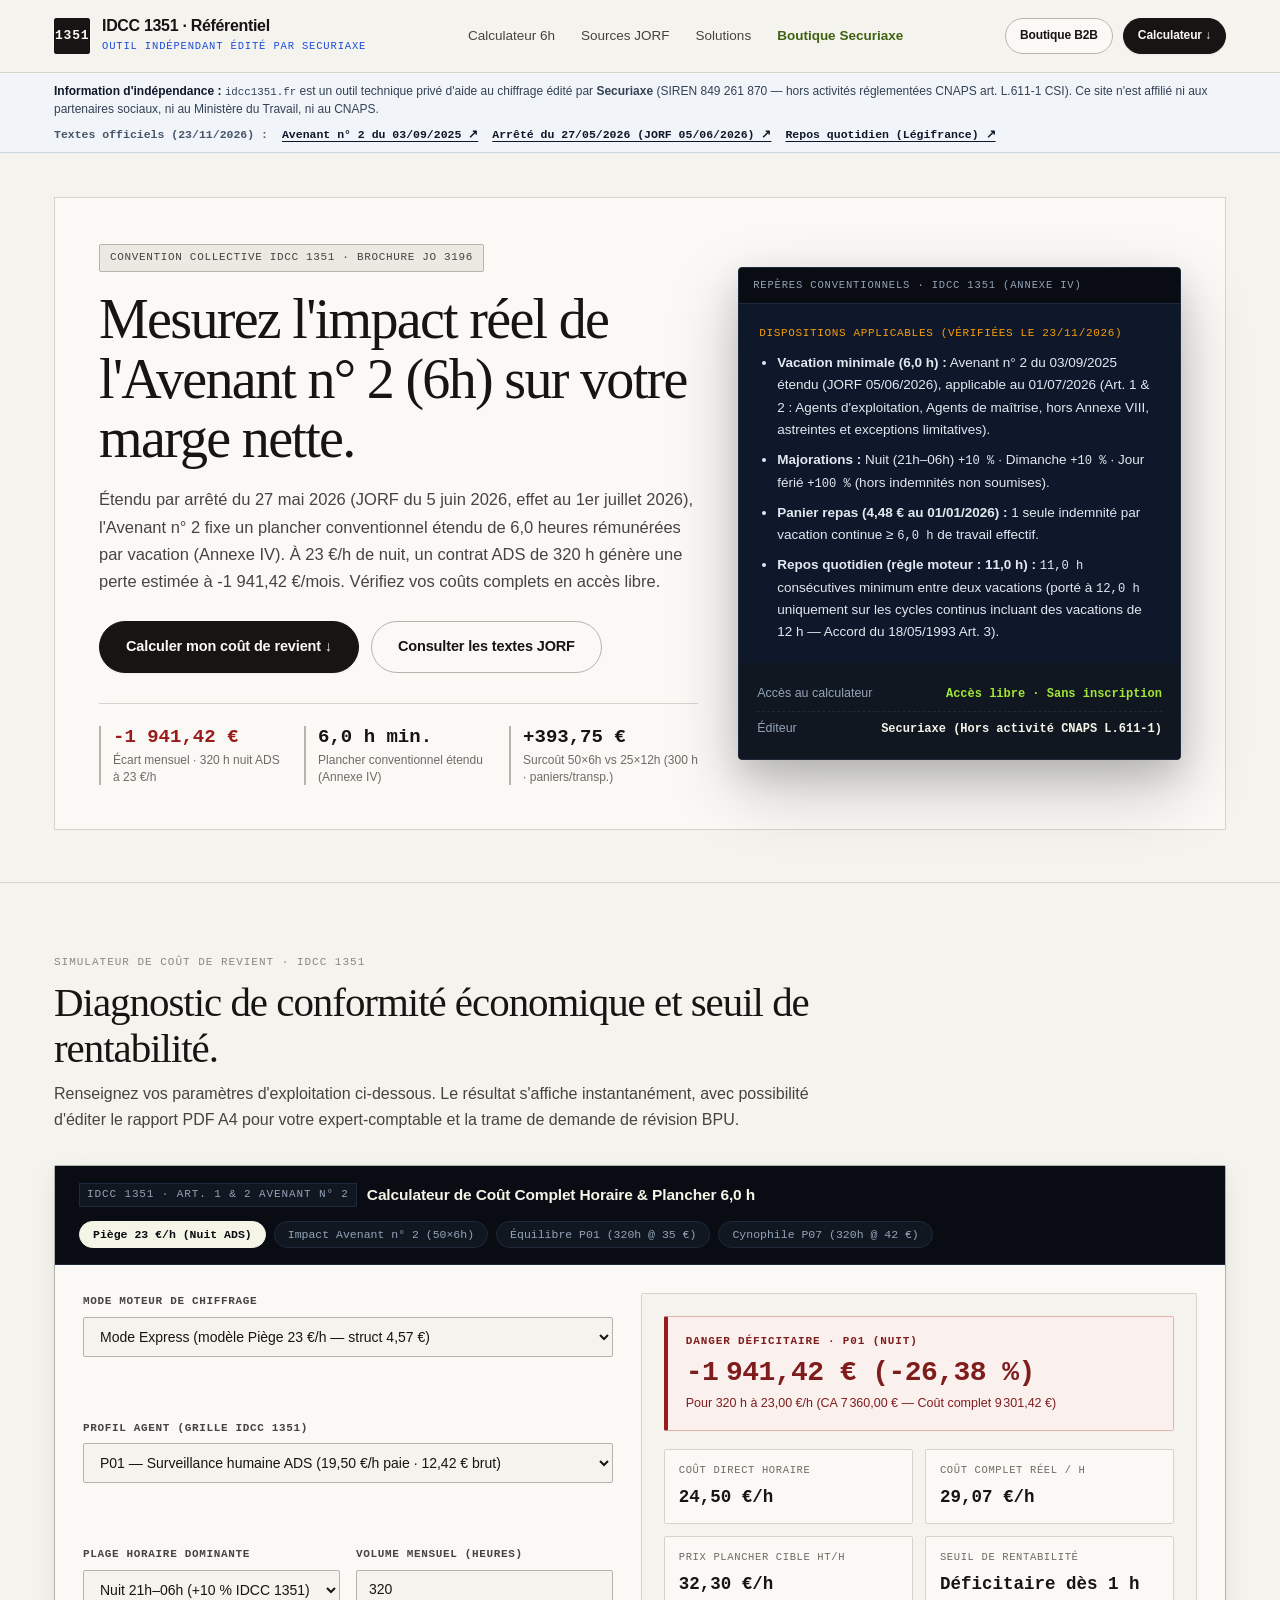
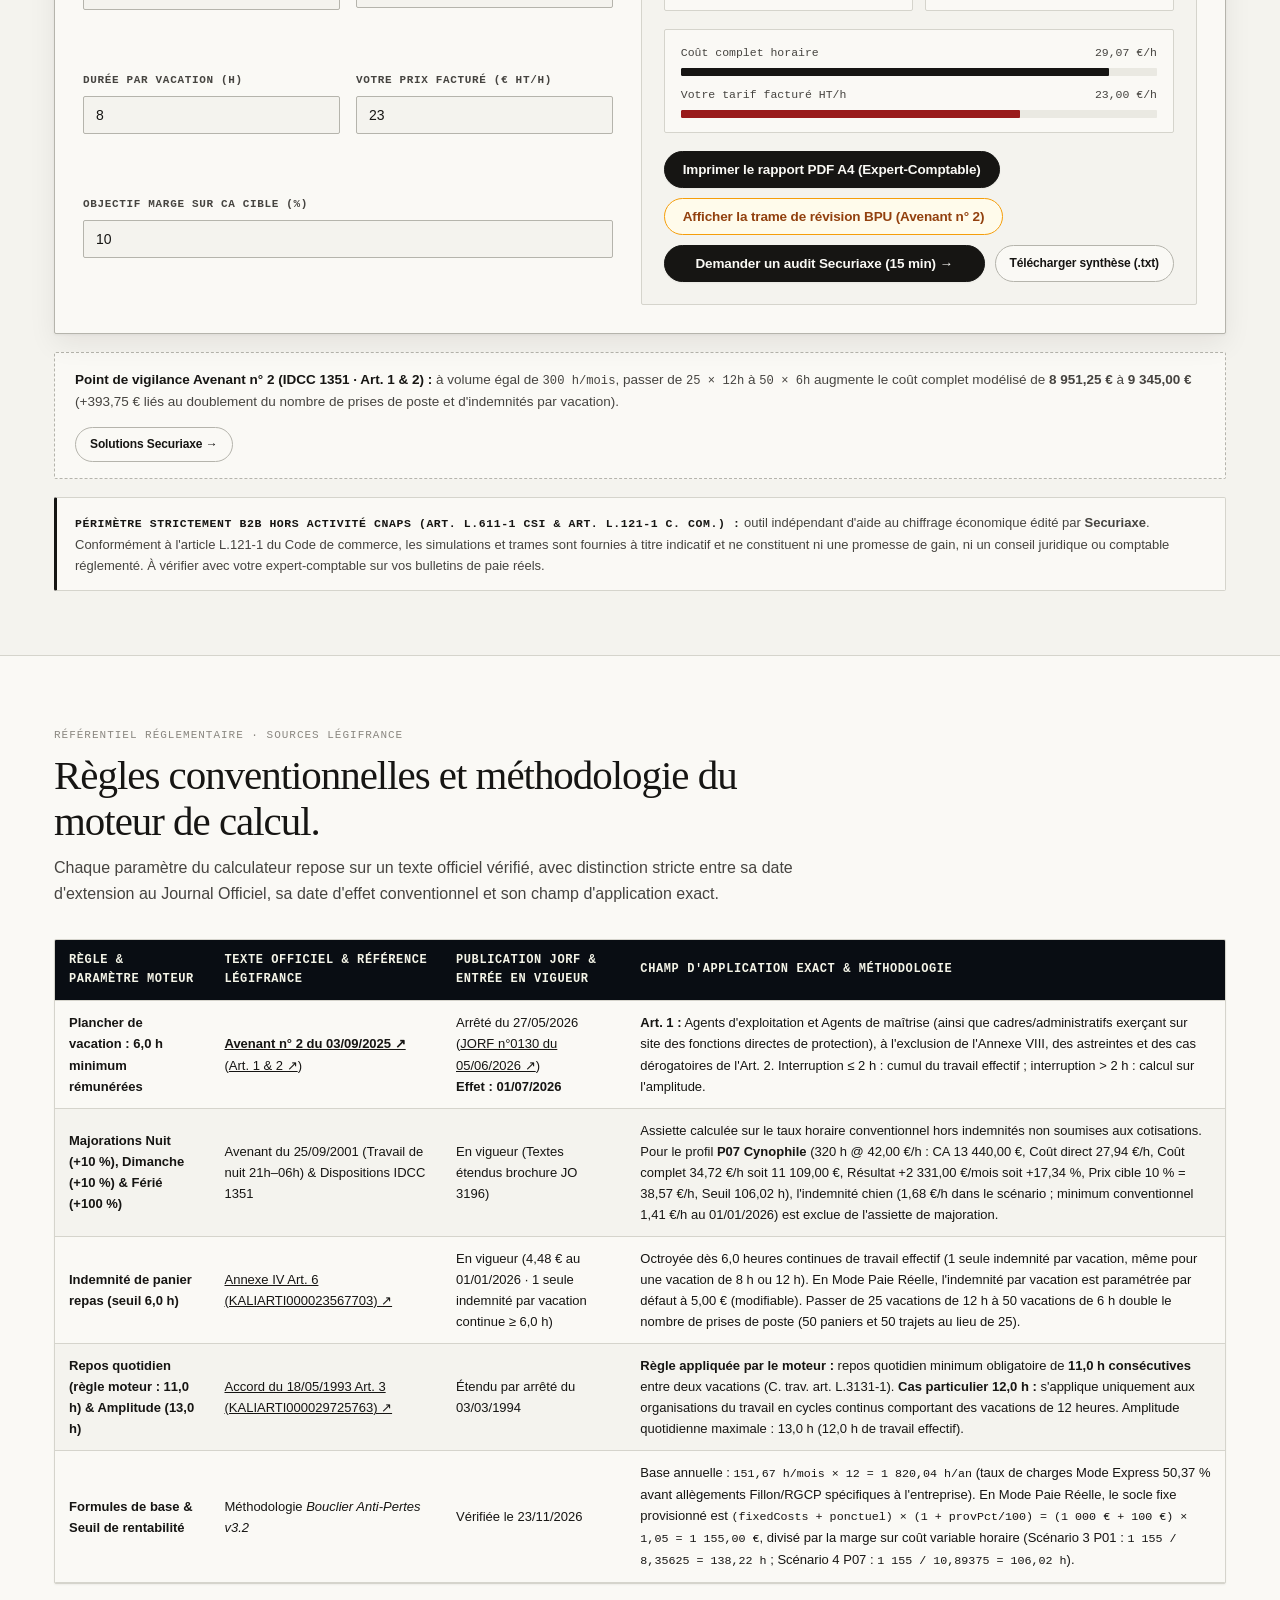
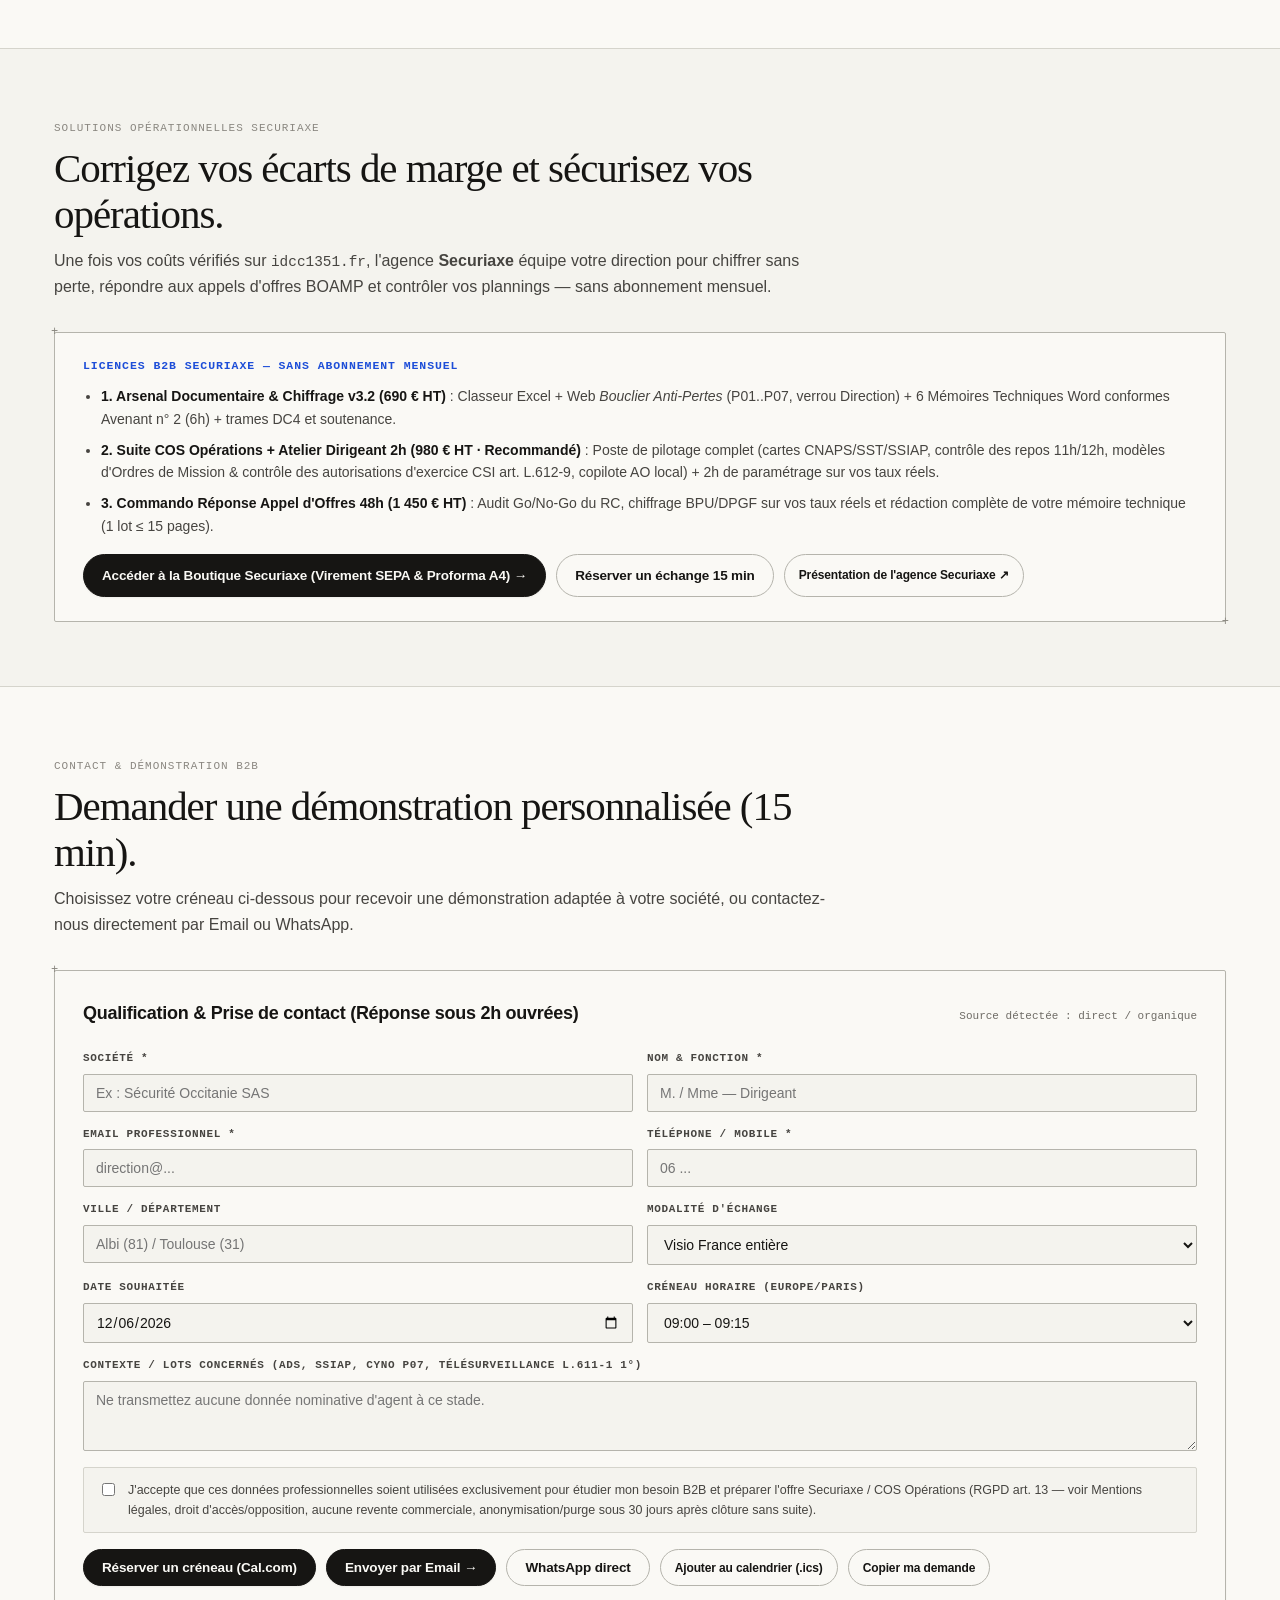
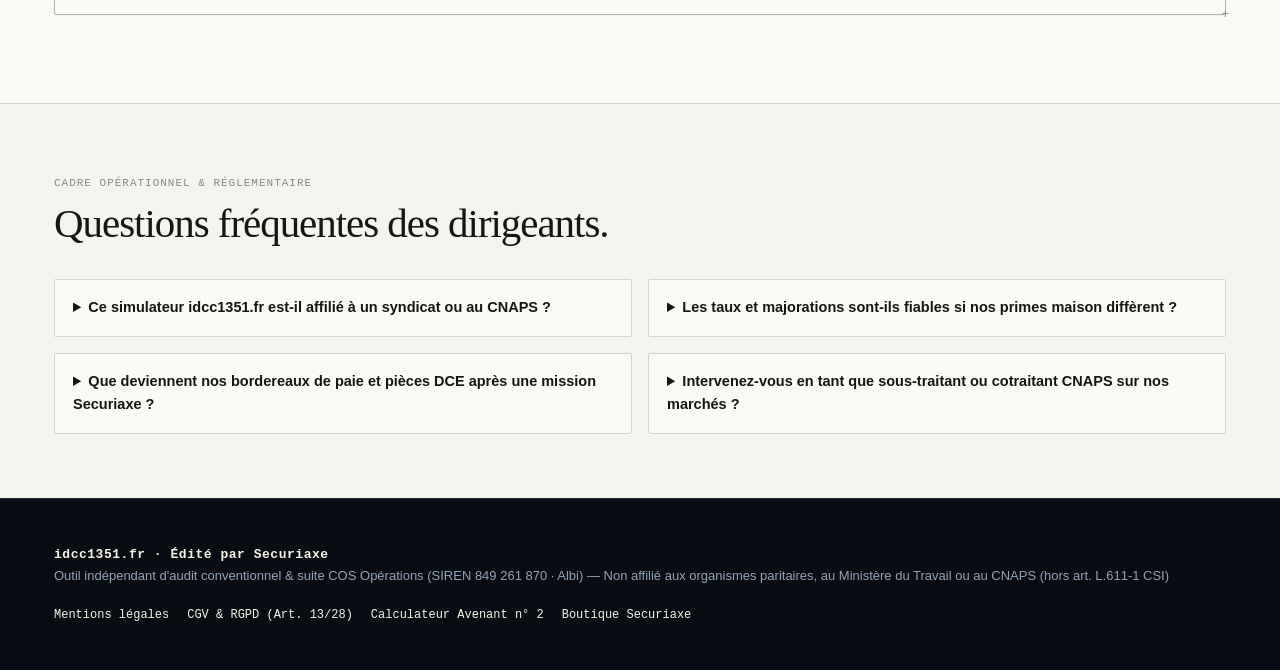
==== commit c223b082: "feat(audit-v3): apply all 18 round-2 auditor fixes, add .htaccess HSTS, 14-day strategy & self-conta" ====
--- a/index.html
+++ b/index.html
@@ -163,10 +163,10 @@
                   Dispositions applicables (vérifiées le 23/11/2026)
                 </div>
                 <ul style="margin:0;padding-left:18px;color:#E2E8F0;display:grid;gap:8px">
-                  <li><b>Vacation minimale (6,0 h) :</b> Avenant n° 2 du 03/09/2025 étendu (JORF 05/06/2026), applicable au 01/07/2026 (Annexe IV, hors exceptions limitatives).</li>
+                  <li><b>Vacation minimale (6,0 h) :</b> Avenant n° 2 du 03/09/2025 étendu (JORF 05/06/2026), applicable au 01/07/2026 (Art. 1 &amp; 2 : Agents d'exploitation, Agents de maîtrise, hors Annexe VIII, astreintes et exceptions limitatives).</li>
                   <li><b>Majorations :</b> Nuit (21h–06h) <code>+10 %</code> &middot; Dimanche <code>+10 %</code> &middot; Jour férié <code>+100 %</code> (hors indemnités non soumises).</li>
-                  <li><b>Panier repas :</b> Déclenché dès <code>6,0 h</code> continues de travail effectif.</li>
-                  <li><b>Repos quotidien :</b> <code>11 h</code> de référence (<code>12 h</code> sur certains cycles conventionnels — Accord du 18/05/1993).</li>
+                  <li><b>Panier repas (4,48 € au 01/01/2026) :</b> 1 seule indemnité par vacation continue &ge; <code>6,0 h</code> de travail effectif.</li>
+                  <li><b>Repos quotidien (règle moteur : 11,0 h) :</b> <code>11,0 h</code> consécutives minimum entre deux vacations (porté à <code>12,0 h</code> uniquement sur les cycles continus incluant des vacations de 12 h — Accord du 18/05/1993 Art. 3).</li>
                 </ul>
               </div>
               <div class="hero-proof-footer">
@@ -208,14 +208,14 @@
         <div class="sim-shell no-print">
           <div class="sim-topbar">
             <div class="sim-topbar-title">
-              <span class="sim-topbar-code">IDCC 1351 &middot; Annexe IV</span>
+              <span class="sim-topbar-code">IDCC 1351 &middot; Art. 1 &amp; 2 Avenant n° 2</span>
               <h3>Calculateur de Coût Complet Horaire &amp; Plancher 6,0 h</h3>
             </div>
             <div class="preset-row" role="group" aria-label="Scénarios de référence vérifiés">
               <button id="prePiege23" class="preset-btn active" type="button">Piège 23 €/h (Nuit ADS)</button>
               <button id="preAvenant6h" class="preset-btn" type="button">Impact Avenant n° 2 (50×6h)</button>
               <button id="preRecette35" class="preset-btn" type="button">Équilibre P01 (320h @ 35 €)</button>
-              <button id="preCynoP07" class="preset-btn" type="button">Cynophile P07 (23,75 €/h)</button>
+              <button id="preCynoP07" class="preset-btn" type="button">Cynophile P07 (320h @ 42 €)</button>
             </div>
           </div>
 
@@ -262,7 +262,7 @@
                 <input id="simSellPrice" type="number" min="0" step="0.5" value="23" />
               </div>
               <div class="field full-span">
-                <label for="simTargetPct">Objectif marge nette cible (%)</label>
+                <label for="simTargetPct">Objectif marge sur CA cible (%)</label>
                 <input id="simTargetPct" type="number" min="0" max="60" step="0.5" value="10" />
               </div>
             </div>
@@ -356,12 +356,12 @@
 
         <div class="avenant-banner no-print">
           <div>
-            <strong>Point de vigilance Avenant n° 2 (IDCC 1351 &middot; Annexe IV) :</strong> à volume égal de <code>300 h/mois</code>, passer de <code>25 × 12h</code> à <code>50 × 6h</code> augmente le coût complet de <b>8 951,25 €</b> à <b>9 345,00 €</b> (+393,75 € en paniers et indemnités de transport non répercutés au tarif horaire de base).
+            <strong>Point de vigilance Avenant n° 2 (IDCC 1351 &middot; Art. 1 &amp; 2) :</strong> à volume égal de <code>300 h/mois</code>, passer de <code>25 × 12h</code> à <code>50 × 6h</code> augmente le coût complet modélisé de <b>8 951,25 €</b> à <b>9 345,00 €</b> (+393,75 € liés au doublement du nombre de prises de poste et d'indemnités par vacation).
           </div>
           <a class="btn btn-sm" href="boutique/index.html">Solutions Securiaxe &rarr;</a>
         </div>
         <div class="legal-callout no-print" style="margin-top:18px;margin-bottom:0">
-          <strong>Périmètre strictement B2B hors activité CNAPS :</strong> outil indépendant d'aide au chiffrage économique édité par <b>Securiaxe</b> (art. L.611-1 CSI). Une estimation de coût ou de marge demeure indicative et doit être vérifiée avec votre expert-comptable sur vos bulletins de paie réels.
+          <strong>Périmètre strictement B2B hors activité CNAPS (art. L.611-1 CSI &amp; art. L.121-1 C. com.) :</strong> outil indépendant d'aide au chiffrage économique édité par <b>Securiaxe</b>. Conformément à l'article L.121-1 du Code de commerce, les simulations et trames sont fournies à titre indicatif et ne constituent ni une promesse de gain, ni un conseil juridique ou comptable réglementé. À vérifier avec votre expert-comptable sur vos bulletins de paie réels.
         </div>
       </div>
     </section>
@@ -371,8 +371,8 @@
       <div class="container">
         <div class="section-head">
           <span class="section-tag">Référentiel réglementaire &middot; Sources Légifrance</span>
-          <h2>Règles conventionnelles appliquées par le moteur de calcul.</h2>
-          <p>Chaque paramètre du calculateur repose sur un texte officiel vérifié, avec distinction stricte entre sa date d'extension au Journal Officiel, sa date d'effet conventionnel et son champ d'application.</p>
+          <h2>Règles conventionnelles et méthodologie du moteur de calcul.</h2>
+          <p>Chaque paramètre du calculateur repose sur un texte officiel vérifié, avec distinction stricte entre sa date d'extension au Journal Officiel, sa date d'effet conventionnel et son champ d'application exact.</p>
         </div>
 
         <div class="compare-wrap" aria-label="Référentiel réglementaire versionné IDCC 1351">
@@ -382,33 +382,39 @@
                 <th>Règle &amp; Paramètre moteur</th>
                 <th>Texte officiel &amp; Référence Légifrance</th>
                 <th>Publication JORF &amp; Entrée en vigueur</th>
-                <th>Champ d'application &amp; Vigilance</th>
+                <th>Champ d'application exact &amp; Méthodologie</th>
               </tr>
             </thead>
             <tbody>
               <tr>
                 <td><b>Plancher de vacation : 6,0 h minimum rémunérées</b></td>
-                <td><a href="https://www.legifrance.gouv.fr/conv_coll/id/KALITEXT000053576553" target="_blank" rel="noopener noreferrer" style="text-decoration:underline;font-weight:600">Avenant n° 2 du 03/09/2025 ↗</a> à l'accord du 01/04/2021</td>
+                <td><a href="https://www.legifrance.gouv.fr/conv_coll/id/KALITEXT000053576553" target="_blank" rel="noopener noreferrer" style="text-decoration:underline;font-weight:600">Avenant n° 2 du 03/09/2025 ↗</a> (<a href="https://www.legifrance.gouv.fr/conv_coll/article/KALIARTI000053576557" target="_blank" rel="noopener noreferrer" style="text-decoration:underline">Art. 1 &amp; 2 ↗</a>)</td>
                 <td>Arrêté du 27/05/2026 (<a href="https://www.legifrance.gouv.fr/jorf/id/JORFTEXT000054200800" target="_blank" rel="noopener noreferrer" style="text-decoration:underline">JORF n°0130 du 05/06/2026 ↗</a>)<br><b>Effet : 01/07/2026</b></td>
-                <td><b>Annexe IV</b> (Agents d'exploitation, employés administratifs, techniciens) — temps plein et temps partiel, hors dérogations limitatives (ex. mi-temps thérapeutique).</td>
+                <td><b>Art. 1 :</b> Agents d'exploitation et Agents de maîtrise (ainsi que cadres/administratifs exerçant sur site des fonctions directes de protection), à l'exclusion de l'Annexe VIII, des astreintes et des cas dérogatoires de l'Art. 2. Interruption &le; 2 h : cumul du travail effectif ; interruption &gt; 2 h : calcul sur l'amplitude.</td>
               </tr>
               <tr>
                 <td><b>Majorations Nuit (+10 %), Dimanche (+10 %) &amp; Férié (+100 %)</b></td>
-                <td>Avenant du 25/09/2001 (Travail de nuit 21h–06h) &amp; Dispositions Annexe IV IDCC 1351</td>
+                <td>Avenant du 25/09/2001 (Travail de nuit 21h–06h) &amp; Dispositions IDCC 1351</td>
                 <td>En vigueur (Textes étendus brochure JO 3196)</td>
-                <td>Assiette calculée sur le taux horaire conventionnel hors indemnités non soumises aux cotisations (ex. remboursement forfaitaire chien P07 exclu de la majoration).</td>
+                <td>Assiette calculée sur le taux horaire conventionnel hors indemnités non soumises aux cotisations. Pour le profil <b>P07 Cynophile</b> (320 h @ 42,00 €/h : CA 13 440,00 €, Coût direct 27,94 €/h, Coût complet 34,72 €/h soit 11 109,00 €, Résultat +2 331,00 €/mois soit +17,34 %, Prix cible 10 % = 38,57 €/h, Seuil 106,02 h), l'indemnité chien (1,68 €/h dans le scénario ; minimum conventionnel 1,41 €/h au 01/01/2026) est exclue de l'assiette de majoration.</td>
               </tr>
               <tr>
                 <td><b>Indemnité de panier repas (seuil 6,0 h)</b></td>
                 <td><a href="https://www.legifrance.gouv.fr/conv_coll/article/KALIARTI000023567703" target="_blank" rel="noopener noreferrer" style="text-decoration:underline">Annexe IV Art. 6 (KALIARTI000023567703) ↗</a></td>
-                <td>En vigueur (1 seule indemnité par vacation continue ≥ 6,0 h)</td>
-                <td>Octroyée dès 6,0 heures continues de service effectif. Le fractionnement d'un volume mensuel en vacations de 6h multiplie mécaniquement le nombre de paniers et trajets.</td>
-              </tr>
-              <tr>
-                <td><b>Repos quotidien (11 h / 12 h) &amp; Amplitude (13 h)</b></td>
-                <td><a href="https://www.legifrance.gouv.fr/conv_coll/article/KALIARTI000029725763" target="_blank" rel="noopener noreferrer" style="text-decoration:underline">Accord du 18/05/1993 (KALIARTI000029725763) ↗</a></td>
+                <td>En vigueur (4,48 € au 01/01/2026 &middot; 1 seule indemnité par vacation continue &ge; 6,0 h)</td>
+                <td>Octroyée dès 6,0 heures continues de travail effectif (1 seule indemnité par vacation, même pour une vacation de 8 h ou 12 h). En Mode Paie Réelle, l'indemnité par vacation est paramétrée par défaut à 5,00 € (modifiable). Passer de 25 vacations de 12 h à 50 vacations de 6 h double le nombre de prises de poste (50 paniers et 50 trajets au lieu de 25).</td>
+              </tr>
+              <tr>
+                <td><b>Repos quotidien (règle moteur : 11,0 h) &amp; Amplitude (13,0 h)</b></td>
+                <td><a href="https://www.legifrance.gouv.fr/conv_coll/article/KALIARTI000029725763" target="_blank" rel="noopener noreferrer" style="text-decoration:underline">Accord du 18/05/1993 Art. 3 (KALIARTI000029725763) ↗</a></td>
                 <td>Étendu par arrêté du 03/03/1994</td>
-                <td>Repos quotidien de référence de <b>11 h consécutives</b>, porté à <b>12 h</b> dans certaines organisations en cycles. Amplitude quotidienne max. 13 h (12 h de travail effectif).</td>
+                <td><b>Règle appliquée par le moteur :</b> repos quotidien minimum obligatoire de <b>11,0 h consécutives</b> entre deux vacations (C. trav. art. L.3131-1). <b>Cas particulier 12,0 h :</b> s'applique uniquement aux organisations du travail en cycles continus comportant des vacations de 12 heures. Amplitude quotidienne maximale : 13,0 h (12,0 h de travail effectif).</td>
+              </tr>
+              <tr>
+                <td><b>Formules de base &amp; Seuil de rentabilité</b></td>
+                <td>Méthodologie <i>Bouclier Anti-Pertes v3.2</i></td>
+                <td>Vérifiée le 23/11/2026</td>
+                <td>Base annuelle : <code>151,67 h/mois × 12 = 1 820,04 h/an</code> (taux de charges Mode Express 50,37 % avant allègements Fillon/RGCP spécifiques à l'entreprise). En Mode Paie Réelle, le socle fixe provisionné est <code>(fixedCosts + ponctuel) × (1 + provPct/100) = (1 000 € + 100 €) × 1,05 = 1 155,00 €</code>, divisé par la marge sur coût variable horaire (Scénario 3 P01 : <code>1 155 / 8,35625 = 138,22 h</code> ; Scénario 4 P07 : <code>1 155 / 10,89375 = 106,02 h</code>).</td>
               </tr>
             </tbody>
           </table>
@@ -475,7 +481,7 @@
           <strong>Licences B2B Securiaxe — Sans abonnement mensuel</strong>
           <ul class="offer-ul" style="margin-top:10px">
             <li><b>1. Arsenal Documentaire &amp; Chiffrage v3.2 (690 € HT)</b> : Classeur Excel + Web <i>Bouclier Anti-Pertes</i> (P01..P07, verrou Direction) + 6 Mémoires Techniques Word conformes Avenant n° 2 (6h) + trames DC4 et soutenance.</li>
-            <li><b>2. Suite COS Opérations + Sentinelle IA + Atelier Dirigeant 2h (980 € HT &middot; Recommandé)</b> : Poste de pilotage complet (cartes CNAPS/SST/SSIAP, contrôle des repos 11h/12h, Ordres de Mission L.612-9, copilote AO local BYOK) + 2h de paramétrage sur vos taux réels.</li>
+            <li><b>2. Suite COS Opérations + Atelier Dirigeant 2h (980 € HT &middot; Recommandé)</b> : Poste de pilotage complet (cartes CNAPS/SST/SSIAP, contrôle des repos 11h/12h, modèles d'Ordres de Mission &amp; contrôle des autorisations d'exercice CSI art. L.612-9, copilote AO local) + 2h de paramétrage sur vos taux réels.</li>
             <li><b>3. Commando Réponse Appel d'Offres 48h (1 450 € HT)</b> : Audit Go/No-Go du RC, chiffrage BPU/DPGF sur vos taux réels et rédaction complète de votre mémoire technique (1 lot ≤ 15 pages).</li>
           </ul>
           <div class="action-cluster" style="margin-top:16px">
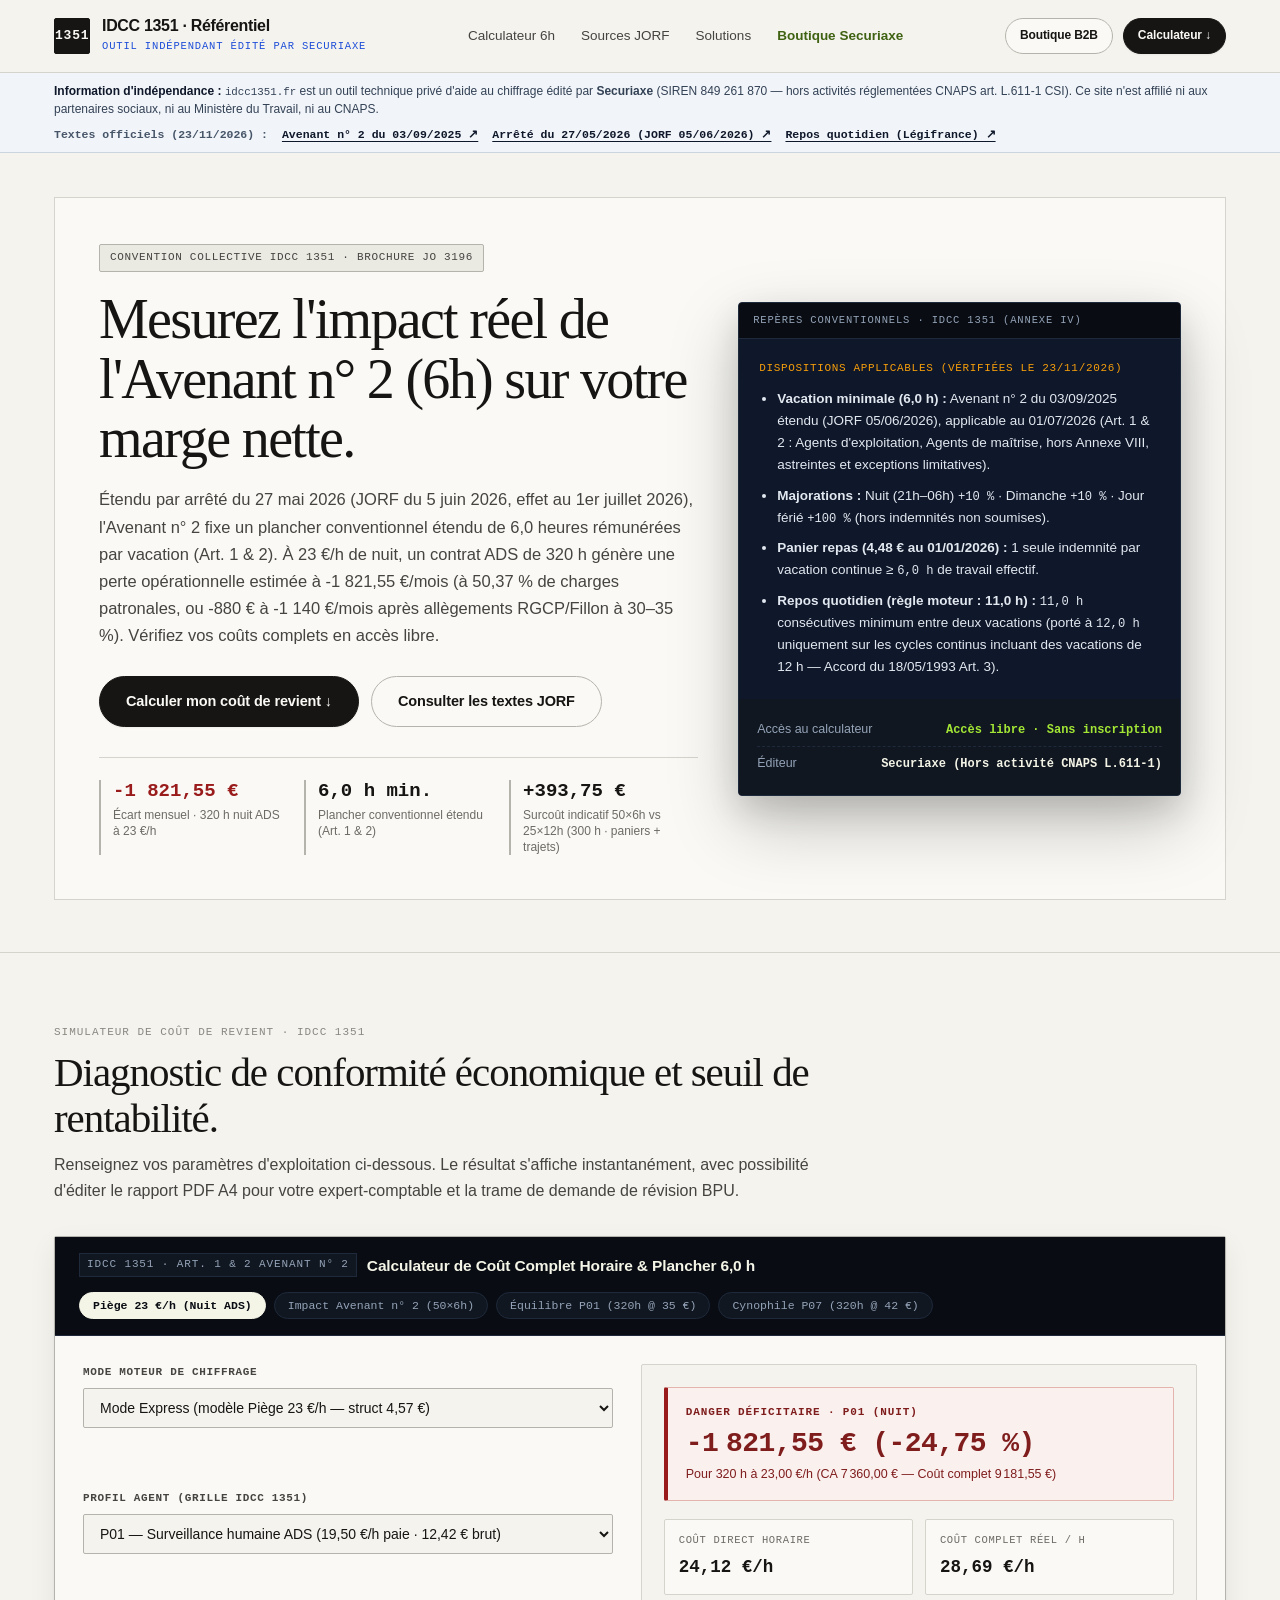
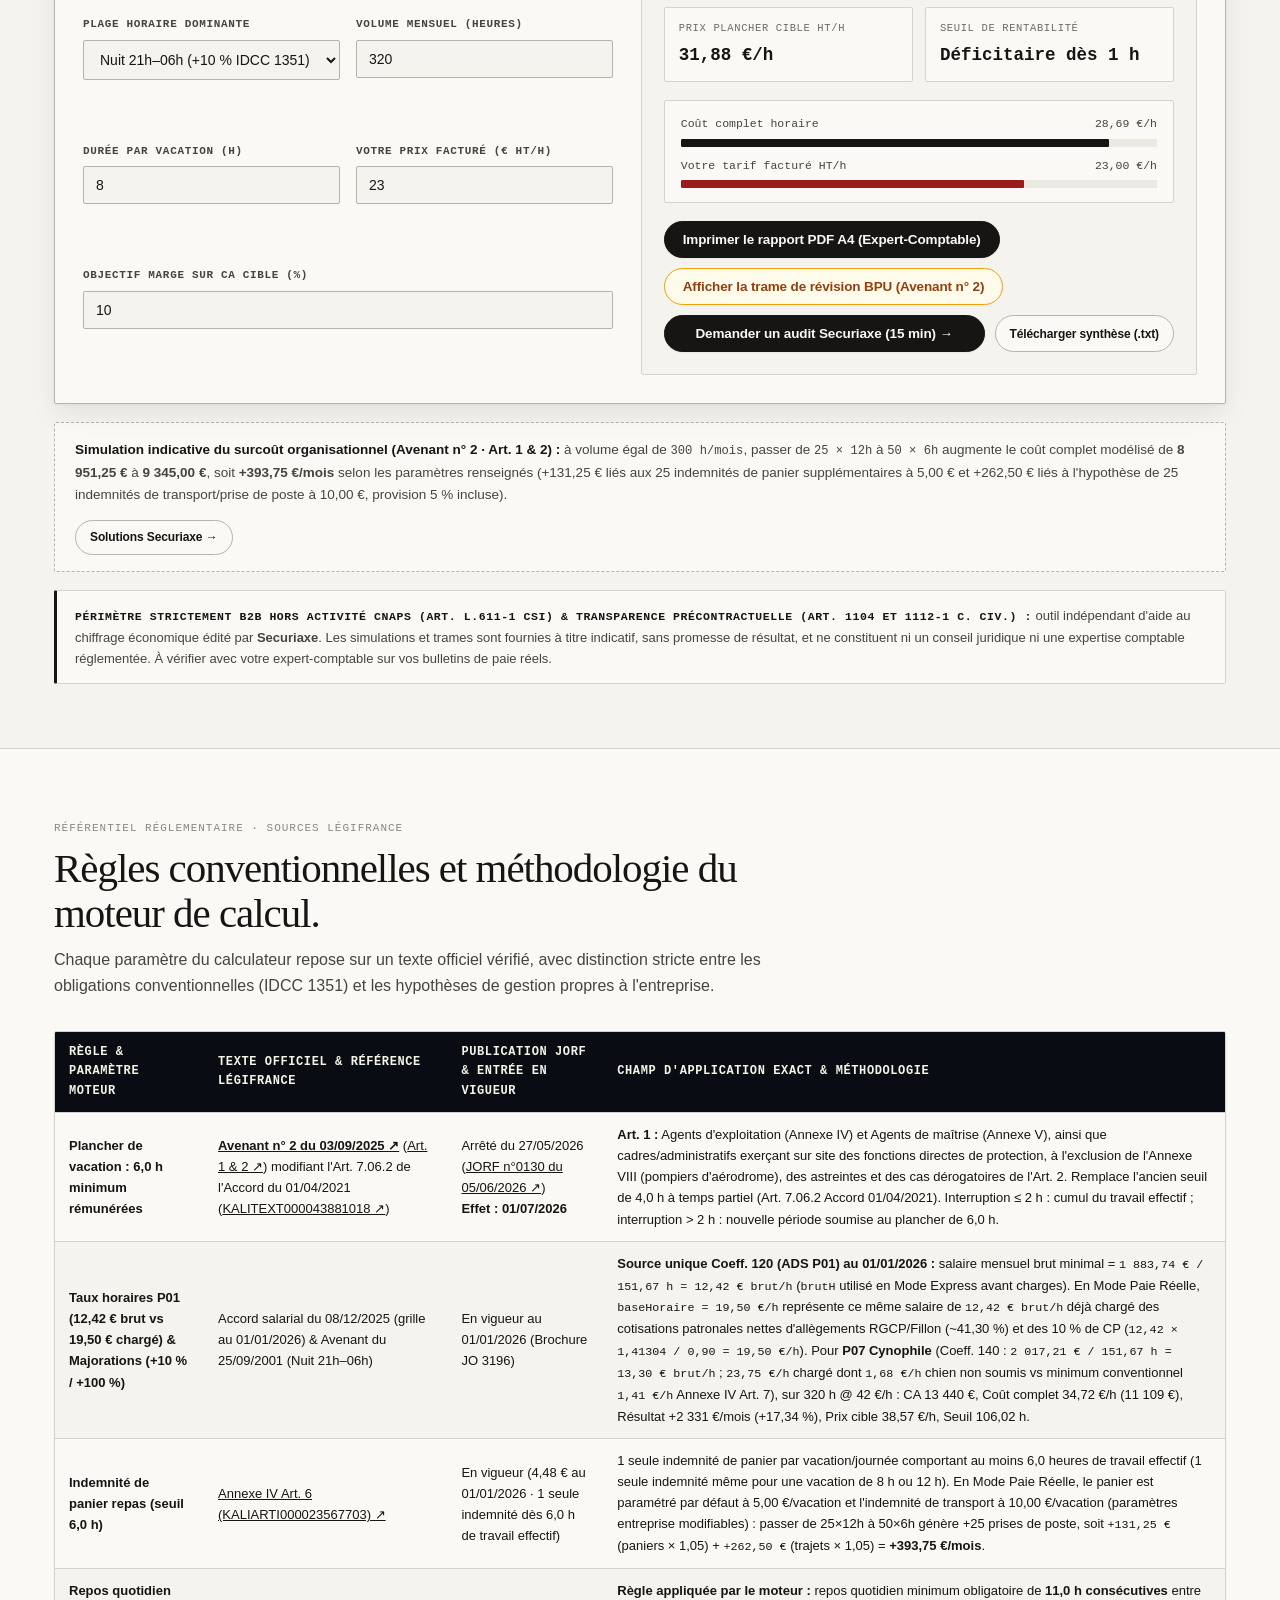
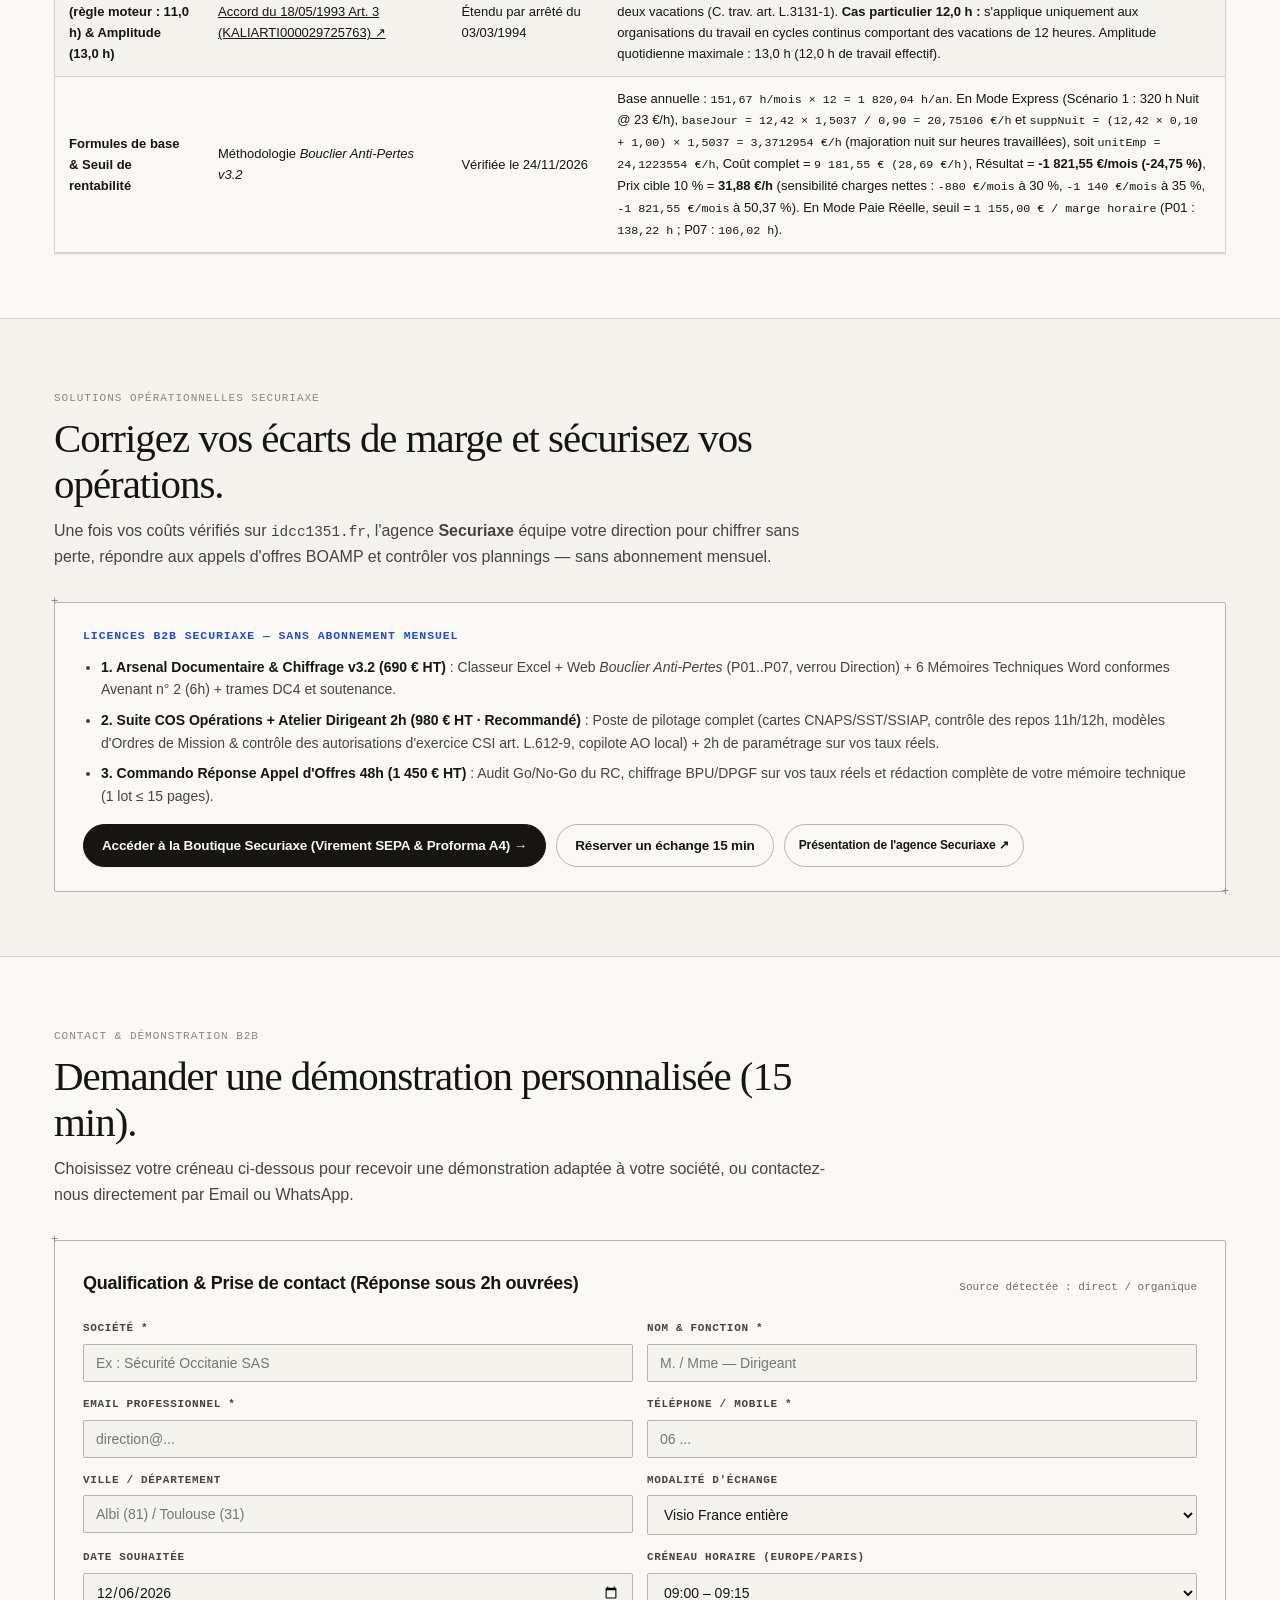
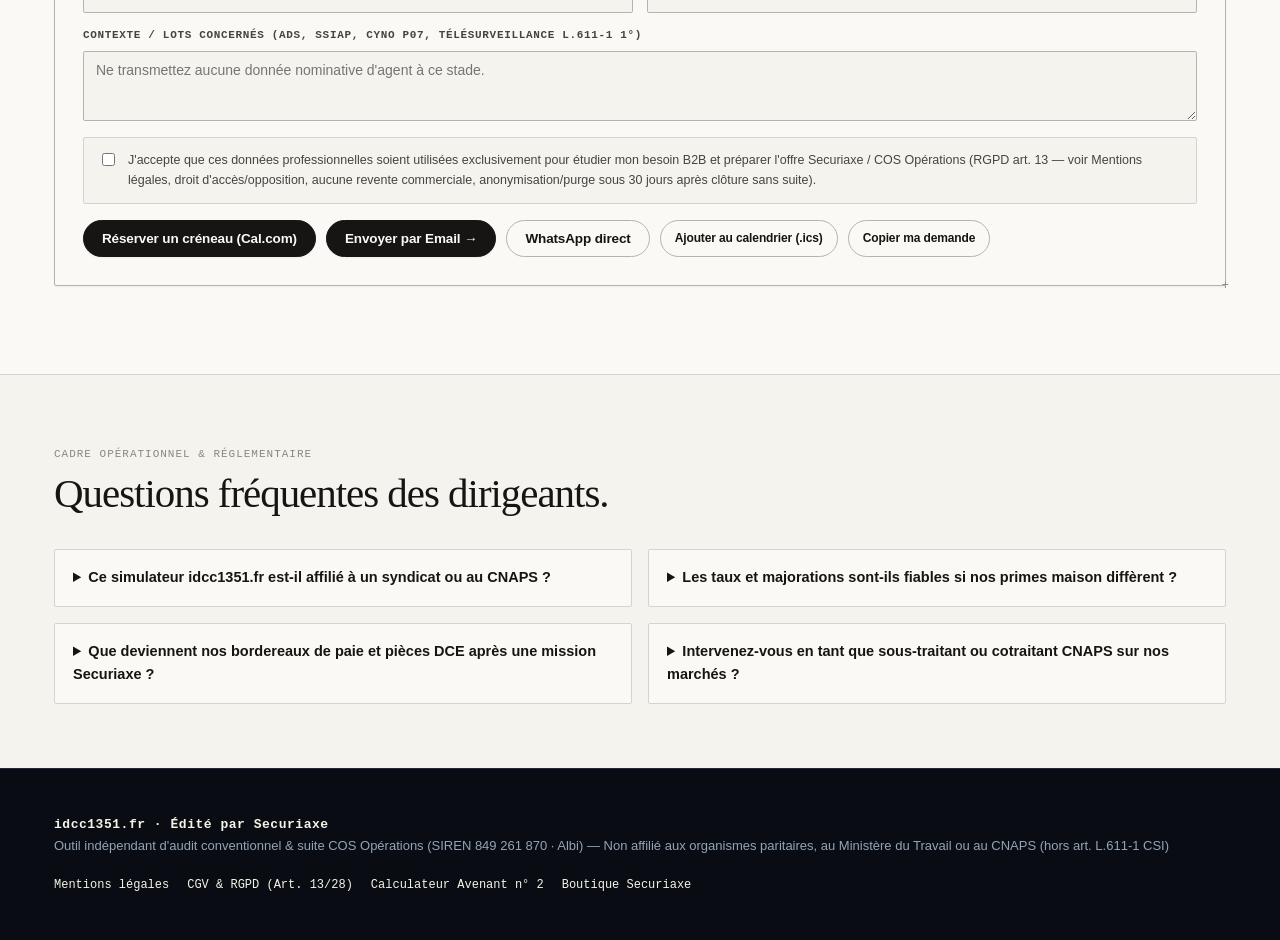
==== commit c9a130fb: "feat(audit-v4): reconcile Scenario 1 (-1821.55 EUR), purge L.121-1 C. com., add CSP to .htaccess, pu" ====
--- a/index.html
+++ b/index.html
@@ -132,7 +132,7 @@
               <span class="eyebrow">Convention collective IDCC 1351 &middot; Brochure JO 3196</span>
               <h1>Mesurez l'impact réel de l'Avenant n° 2 (6h) sur votre marge nette.</h1>
               <p class="hero-lead">
-                Étendu par arrêté du 27 mai 2026 (JORF du 5 juin 2026, effet au 1er juillet 2026), l'Avenant n° 2 fixe un plancher conventionnel étendu de 6,0 heures rémunérées par vacation (Annexe IV). À 23 €/h de nuit, un contrat ADS de 320 h génère une perte estimée à -1 941,42 €/mois. Vérifiez vos coûts complets en accès libre.
+                Étendu par arrêté du 27 mai 2026 (JORF du 5 juin 2026, effet au 1er juillet 2026), l'Avenant n° 2 fixe un plancher conventionnel étendu de 6,0 heures rémunérées par vacation (Art. 1 &amp; 2). À 23 €/h de nuit, un contrat ADS de 320 h génère une perte opérationnelle estimée à -1 821,55 €/mois (à 50,37 % de charges patronales, ou -880 € à -1 140 €/mois après allègements RGCP/Fillon à 30–35 %). Vérifiez vos coûts complets en accès libre.
               </p>
               <div class="hero-cta-row">
                 <a class="btn btn-primary btn-lg" href="#simulateur">Calculer mon coût de revient &darr;</a>
@@ -140,16 +140,16 @@
               </div>
               <div class="trust-strip">
                 <div class="trust-item">
-                  <strong class="is-danger">-1 941,42 €</strong>
+                  <strong class="is-danger">-1 821,55 €</strong>
                   <span>Écart mensuel &middot; 320&nbsp;h nuit ADS à 23&nbsp;€/h</span>
                 </div>
                 <div class="trust-item">
                   <strong>6,0 h min.</strong>
-                  <span>Plancher conventionnel étendu (Annexe IV)</span>
+                  <span>Plancher conventionnel étendu (Art. 1 &amp; 2)</span>
                 </div>
                 <div class="trust-item">
                   <strong>+393,75 €</strong>
-                  <span>Surcoût 50×6h vs 25×12h (300&nbsp;h &middot; paniers/transp.)</span>
+                  <span>Surcoût indicatif 50×6h vs 25×12h (300&nbsp;h &middot; paniers + trajets)</span>
                 </div>
               </div>
             </div>
@@ -273,7 +273,7 @@
 
               <div id="simVerdictCard" class="verdict-box err">
                 <div id="simVerdictTag" class="verdict-tag">DANGER DÉFICITAIRE</div>
-                <div id="simVerdictBig" class="verdict-big">-1 941,42 €</div>
+                <div id="simVerdictBig" class="verdict-big">-1 821,55 €</div>
                 <div id="simVerdictSub" style="font-size:12.5px;margin-top:4px"></div>
               </div>
 
@@ -356,12 +356,12 @@
 
         <div class="avenant-banner no-print">
           <div>
-            <strong>Point de vigilance Avenant n° 2 (IDCC 1351 &middot; Art. 1 &amp; 2) :</strong> à volume égal de <code>300 h/mois</code>, passer de <code>25 × 12h</code> à <code>50 × 6h</code> augmente le coût complet modélisé de <b>8 951,25 €</b> à <b>9 345,00 €</b> (+393,75 € liés au doublement du nombre de prises de poste et d'indemnités par vacation).
+            <strong>Simulation indicative du surcoût organisationnel (Avenant n° 2 &middot; Art. 1 &amp; 2) :</strong> à volume égal de <code>300 h/mois</code>, passer de <code>25 × 12h</code> à <code>50 × 6h</code> augmente le coût complet modélisé de <b>8 951,25 €</b> à <b>9 345,00 €</b>, soit <b>+393,75 €/mois</b> selon les paramètres renseignés (+131,25 € liés aux 25 indemnités de panier supplémentaires à 5,00 € et +262,50 € liés à l'hypothèse de 25 indemnités de transport/prise de poste à 10,00 €, provision 5 % incluse).
           </div>
           <a class="btn btn-sm" href="boutique/index.html">Solutions Securiaxe &rarr;</a>
         </div>
         <div class="legal-callout no-print" style="margin-top:18px;margin-bottom:0">
-          <strong>Périmètre strictement B2B hors activité CNAPS (art. L.611-1 CSI &amp; art. L.121-1 C. com.) :</strong> outil indépendant d'aide au chiffrage économique édité par <b>Securiaxe</b>. Conformément à l'article L.121-1 du Code de commerce, les simulations et trames sont fournies à titre indicatif et ne constituent ni une promesse de gain, ni un conseil juridique ou comptable réglementé. À vérifier avec votre expert-comptable sur vos bulletins de paie réels.
+          <strong>Périmètre strictement B2B hors activité CNAPS (art. L.611-1 CSI) &amp; Transparence précontractuelle (art. 1104 et 1112-1 C. civ.) :</strong> outil indépendant d'aide au chiffrage économique édité par <b>Securiaxe</b>. Les simulations et trames sont fournies à titre indicatif, sans promesse de résultat, et ne constituent ni un conseil juridique ni une expertise comptable réglementée. À vérifier avec votre expert-comptable sur vos bulletins de paie réels.
         </div>
       </div>
     </section>
@@ -372,7 +372,7 @@
         <div class="section-head">
           <span class="section-tag">Référentiel réglementaire &middot; Sources Légifrance</span>
           <h2>Règles conventionnelles et méthodologie du moteur de calcul.</h2>
-          <p>Chaque paramètre du calculateur repose sur un texte officiel vérifié, avec distinction stricte entre sa date d'extension au Journal Officiel, sa date d'effet conventionnel et son champ d'application exact.</p>
+          <p>Chaque paramètre du calculateur repose sur un texte officiel vérifié, avec distinction stricte entre les obligations conventionnelles (IDCC 1351) et les hypothèses de gestion propres à l'entreprise.</p>
         </div>
 
         <div class="compare-wrap" aria-label="Référentiel réglementaire versionné IDCC 1351">
@@ -388,21 +388,21 @@
             <tbody>
               <tr>
                 <td><b>Plancher de vacation : 6,0 h minimum rémunérées</b></td>
-                <td><a href="https://www.legifrance.gouv.fr/conv_coll/id/KALITEXT000053576553" target="_blank" rel="noopener noreferrer" style="text-decoration:underline;font-weight:600">Avenant n° 2 du 03/09/2025 ↗</a> (<a href="https://www.legifrance.gouv.fr/conv_coll/article/KALIARTI000053576557" target="_blank" rel="noopener noreferrer" style="text-decoration:underline">Art. 1 &amp; 2 ↗</a>)</td>
+                <td><a href="https://www.legifrance.gouv.fr/conv_coll/id/KALITEXT000053576553" target="_blank" rel="noopener noreferrer" style="text-decoration:underline;font-weight:600">Avenant n° 2 du 03/09/2025 ↗</a> (<a href="https://www.legifrance.gouv.fr/conv_coll/article/KALIARTI000053576557" target="_blank" rel="noopener noreferrer" style="text-decoration:underline">Art. 1 &amp; 2 ↗</a>) modifiant l'Art. 7.06.2 de l'Accord du 01/04/2021 (<a href="https://www.legifrance.gouv.fr/conv_coll/id/KALITEXT000043881018" target="_blank" rel="noopener noreferrer" style="text-decoration:underline">KALITEXT000043881018 ↗</a>)</td>
                 <td>Arrêté du 27/05/2026 (<a href="https://www.legifrance.gouv.fr/jorf/id/JORFTEXT000054200800" target="_blank" rel="noopener noreferrer" style="text-decoration:underline">JORF n°0130 du 05/06/2026 ↗</a>)<br><b>Effet : 01/07/2026</b></td>
-                <td><b>Art. 1 :</b> Agents d'exploitation et Agents de maîtrise (ainsi que cadres/administratifs exerçant sur site des fonctions directes de protection), à l'exclusion de l'Annexe VIII, des astreintes et des cas dérogatoires de l'Art. 2. Interruption &le; 2 h : cumul du travail effectif ; interruption &gt; 2 h : calcul sur l'amplitude.</td>
-              </tr>
-              <tr>
-                <td><b>Majorations Nuit (+10 %), Dimanche (+10 %) &amp; Férié (+100 %)</b></td>
-                <td>Avenant du 25/09/2001 (Travail de nuit 21h–06h) &amp; Dispositions IDCC 1351</td>
-                <td>En vigueur (Textes étendus brochure JO 3196)</td>
-                <td>Assiette calculée sur le taux horaire conventionnel hors indemnités non soumises aux cotisations. Pour le profil <b>P07 Cynophile</b> (320 h @ 42,00 €/h : CA 13 440,00 €, Coût direct 27,94 €/h, Coût complet 34,72 €/h soit 11 109,00 €, Résultat +2 331,00 €/mois soit +17,34 %, Prix cible 10 % = 38,57 €/h, Seuil 106,02 h), l'indemnité chien (1,68 €/h dans le scénario ; minimum conventionnel 1,41 €/h au 01/01/2026) est exclue de l'assiette de majoration.</td>
+                <td><b>Art. 1 :</b> Agents d'exploitation (Annexe IV) et Agents de maîtrise (Annexe V), ainsi que cadres/administratifs exerçant sur site des fonctions directes de protection, à l'exclusion de l'Annexe VIII (pompiers d'aérodrome), des astreintes et des cas dérogatoires de l'Art. 2. Remplace l'ancien seuil de 4,0 h à temps partiel (Art. 7.06.2 Accord 01/04/2021). Interruption &le; 2 h : cumul du travail effectif ; interruption &gt; 2 h : nouvelle période soumise au plancher de 6,0 h.</td>
+              </tr>
+              <tr>
+                <td><b>Taux horaires P01 (12,42 € brut vs 19,50 € chargé) &amp; Majorations (+10 % / +100 %)</b></td>
+                <td>Accord salarial du 08/12/2025 (grille au 01/01/2026) &amp; Avenant du 25/09/2001 (Nuit 21h–06h)</td>
+                <td>En vigueur au 01/01/2026 (Brochure JO 3196)</td>
+                <td><b>Source unique Coeff. 120 (ADS P01) au 01/01/2026 :</b> salaire mensuel brut minimal = <code>1 883,74 € / 151,67 h = 12,42 € brut/h</code> (<code>brutH</code> utilisé en Mode Express avant charges). En Mode Paie Réelle, <code>baseHoraire = 19,50 €/h</code> représente ce même salaire de <code>12,42 € brut/h</code> déjà chargé des cotisations patronales nettes d'allègements RGCP/Fillon (~41,30 %) et des 10 % de CP (<code>12,42 × 1,41304 / 0,90 = 19,50 €/h</code>). Pour <b>P07 Cynophile</b> (Coeff. 140 : <code>2 017,21 € / 151,67 h = 13,30 € brut/h</code> ; <code>23,75 €/h</code> chargé dont <code>1,68 €/h</code> chien non soumis vs minimum conventionnel <code>1,41 €/h</code> Annexe IV Art. 7), sur 320 h @ 42 €/h : CA 13 440 €, Coût complet 34,72 €/h (11 109 €), Résultat +2 331 €/mois (+17,34 %), Prix cible 38,57 €/h, Seuil 106,02 h.</td>
               </tr>
               <tr>
                 <td><b>Indemnité de panier repas (seuil 6,0 h)</b></td>
                 <td><a href="https://www.legifrance.gouv.fr/conv_coll/article/KALIARTI000023567703" target="_blank" rel="noopener noreferrer" style="text-decoration:underline">Annexe IV Art. 6 (KALIARTI000023567703) ↗</a></td>
-                <td>En vigueur (4,48 € au 01/01/2026 &middot; 1 seule indemnité par vacation continue &ge; 6,0 h)</td>
-                <td>Octroyée dès 6,0 heures continues de travail effectif (1 seule indemnité par vacation, même pour une vacation de 8 h ou 12 h). En Mode Paie Réelle, l'indemnité par vacation est paramétrée par défaut à 5,00 € (modifiable). Passer de 25 vacations de 12 h à 50 vacations de 6 h double le nombre de prises de poste (50 paniers et 50 trajets au lieu de 25).</td>
+                <td>En vigueur (4,48 € au 01/01/2026 &middot; 1 seule indemnité dès 6,0 h de travail effectif)</td>
+                <td>1 seule indemnité de panier par vacation/journée comportant au moins 6,0 heures de travail effectif (1 seule indemnité même pour une vacation de 8 h ou 12 h). En Mode Paie Réelle, le panier est paramétré par défaut à 5,00 €/vacation et l'indemnité de transport à 10,00 €/vacation (paramètres entreprise modifiables) : passer de 25×12h à 50×6h génère +25 prises de poste, soit <code>+131,25 €</code> (paniers × 1,05) + <code>+262,50 €</code> (trajets × 1,05) = <b>+393,75 €/mois</b>.</td>
               </tr>
               <tr>
                 <td><b>Repos quotidien (règle moteur : 11,0 h) &amp; Amplitude (13,0 h)</b></td>
@@ -413,8 +413,8 @@
               <tr>
                 <td><b>Formules de base &amp; Seuil de rentabilité</b></td>
                 <td>Méthodologie <i>Bouclier Anti-Pertes v3.2</i></td>
-                <td>Vérifiée le 23/11/2026</td>
-                <td>Base annuelle : <code>151,67 h/mois × 12 = 1 820,04 h/an</code> (taux de charges Mode Express 50,37 % avant allègements Fillon/RGCP spécifiques à l'entreprise). En Mode Paie Réelle, le socle fixe provisionné est <code>(fixedCosts + ponctuel) × (1 + provPct/100) = (1 000 € + 100 €) × 1,05 = 1 155,00 €</code>, divisé par la marge sur coût variable horaire (Scénario 3 P01 : <code>1 155 / 8,35625 = 138,22 h</code> ; Scénario 4 P07 : <code>1 155 / 10,89375 = 106,02 h</code>).</td>
+                <td>Vérifiée le 24/11/2026</td>
+                <td>Base annuelle : <code>151,67 h/mois × 12 = 1 820,04 h/an</code>. En Mode Express (Scénario 1 : 320 h Nuit @ 23 €/h), <code>baseJour = 12,42 × 1,5037 / 0,90 = 20,75106 €/h</code> et <code>suppNuit = (12,42 × 0,10 + 1,00) × 1,5037 = 3,3712954 €/h</code> (majoration nuit sur heures travaillées), soit <code>unitEmp = 24,1223554 €/h</code>, Coût complet = <code>9 181,55 € (28,69 €/h)</code>, Résultat = <b>-1 821,55 €/mois (-24,75 %)</b>, Prix cible 10 % = <b>31,88 €/h</b> (sensibilité charges nettes : <code>-880 €/mois</code> à 30 %, <code>-1 140 €/mois</code> à 35 %, <code>-1 821,55 €/mois</code> à 50,37 %). En Mode Paie Réelle, seuil = <code>1 155,00 € / marge horaire</code> (P01 : <code>138,22 h</code> ; P07 : <code>106,02 h</code>).</td>
               </tr>
             </tbody>
           </table>
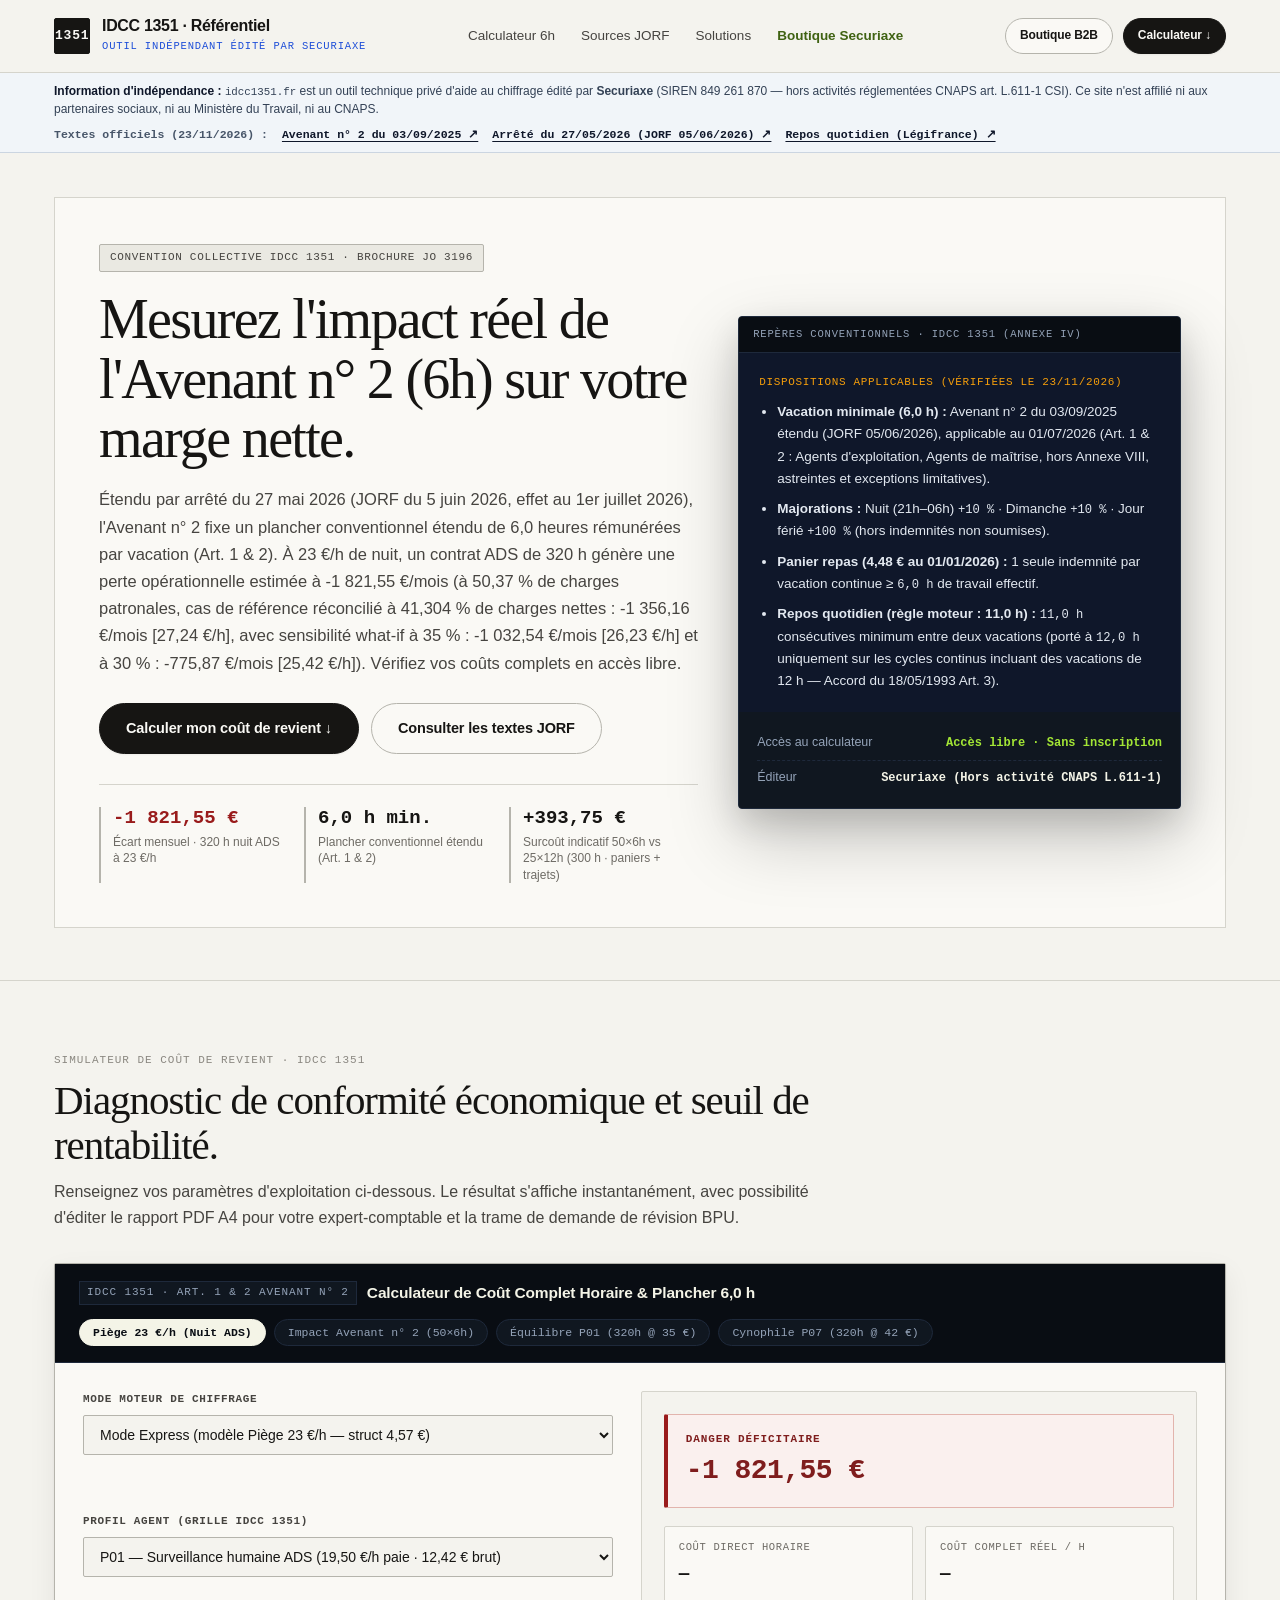
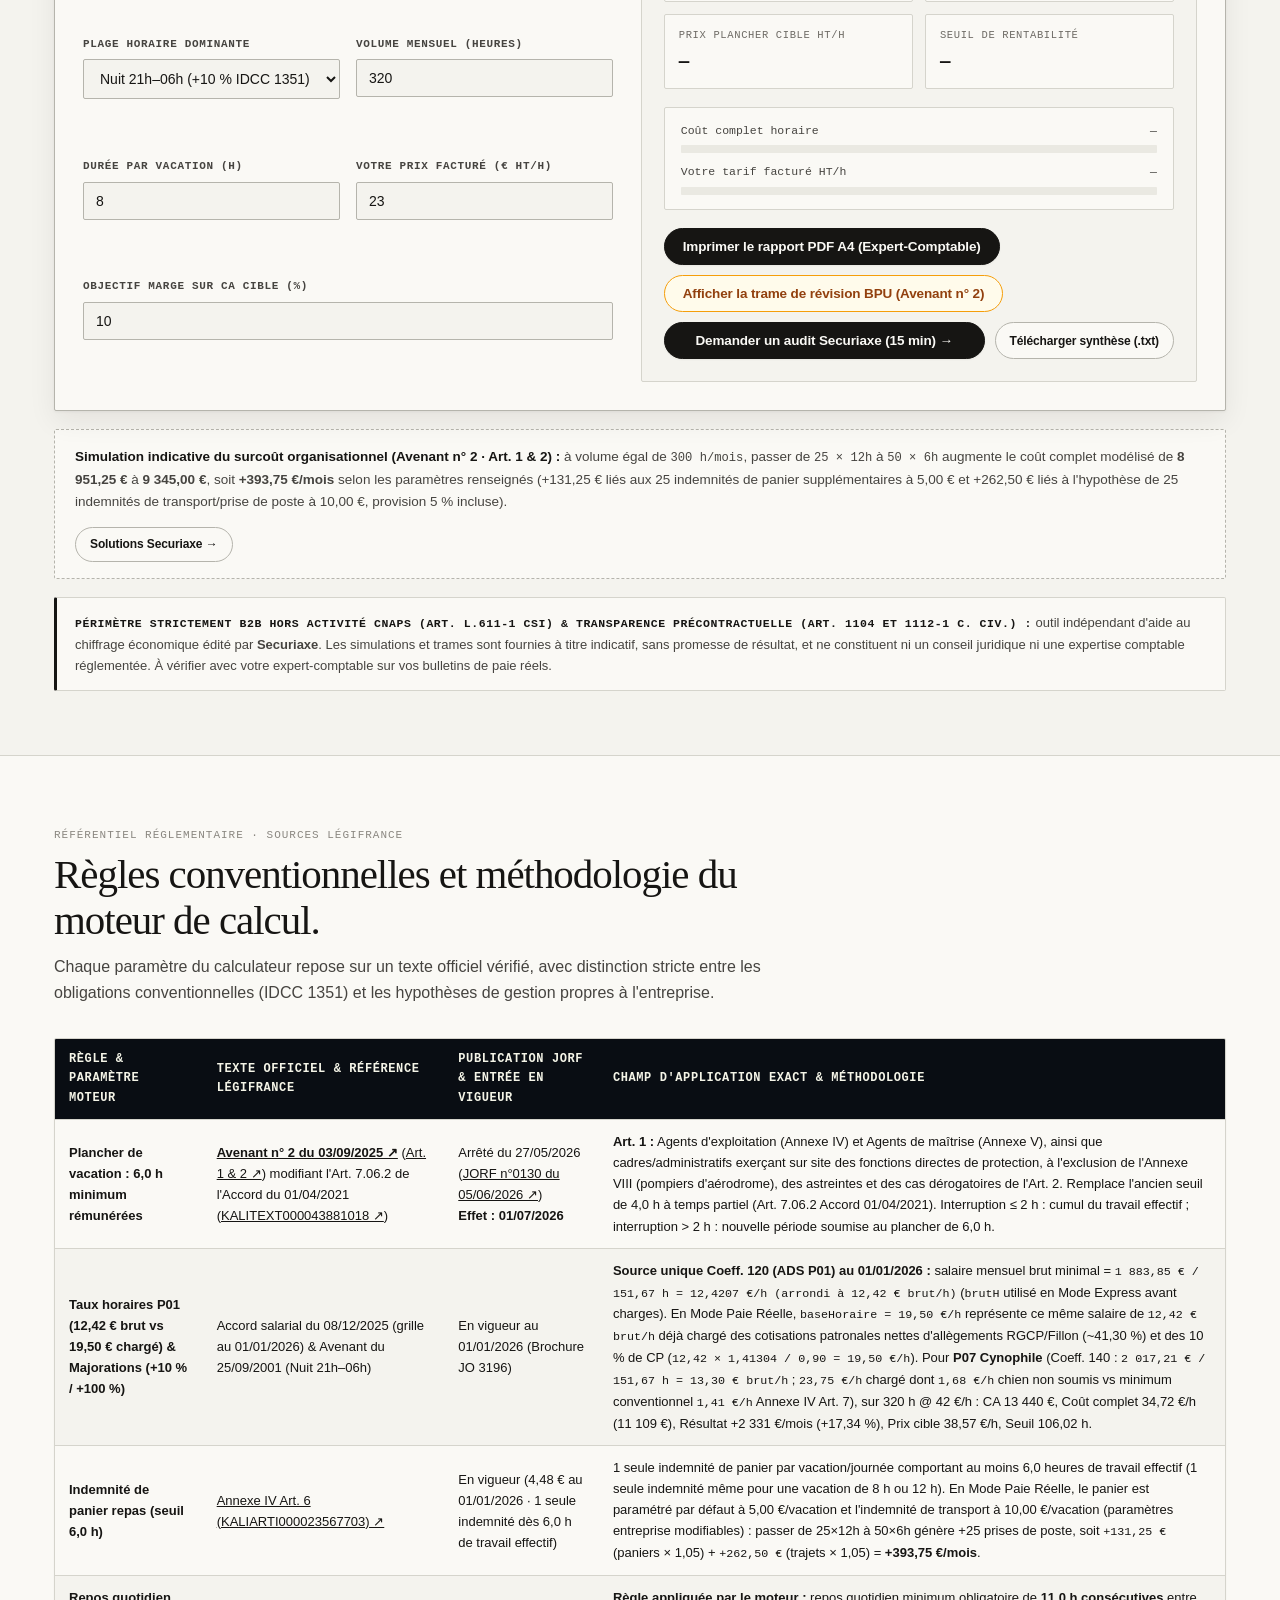
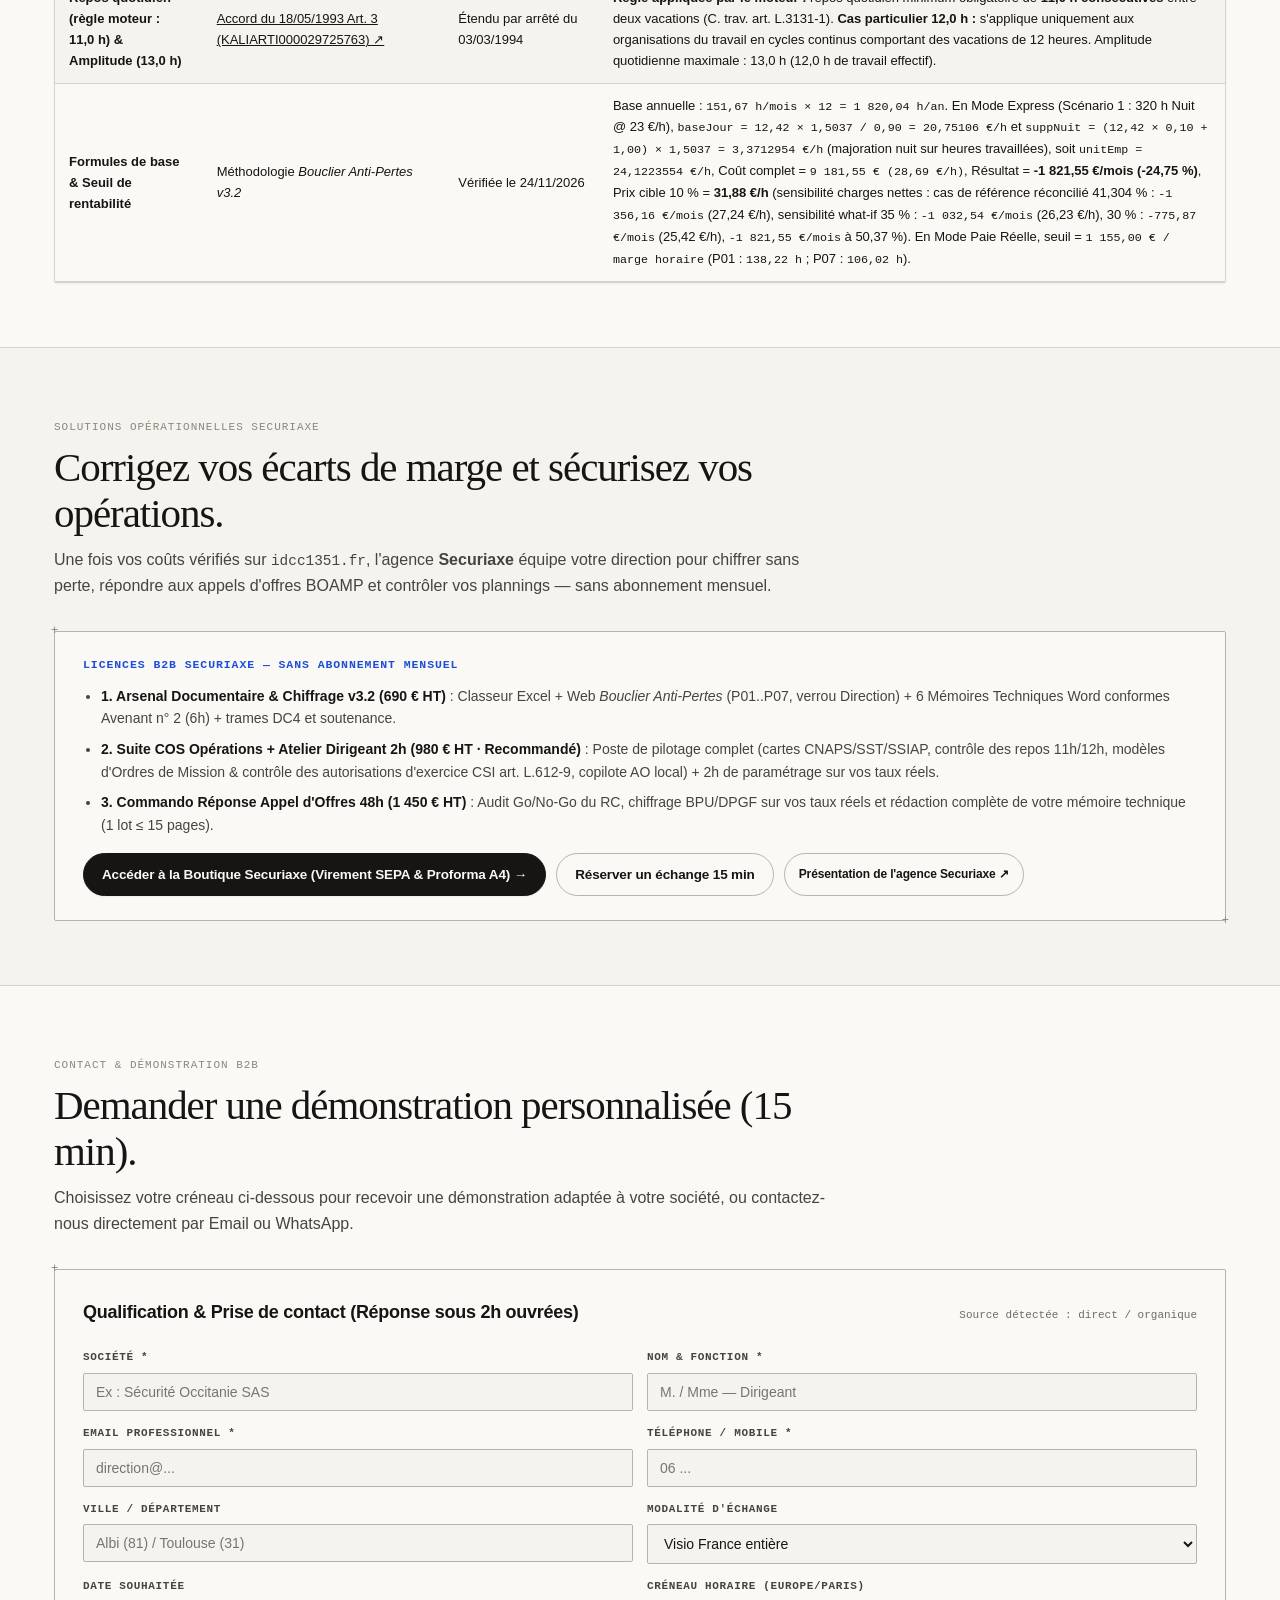
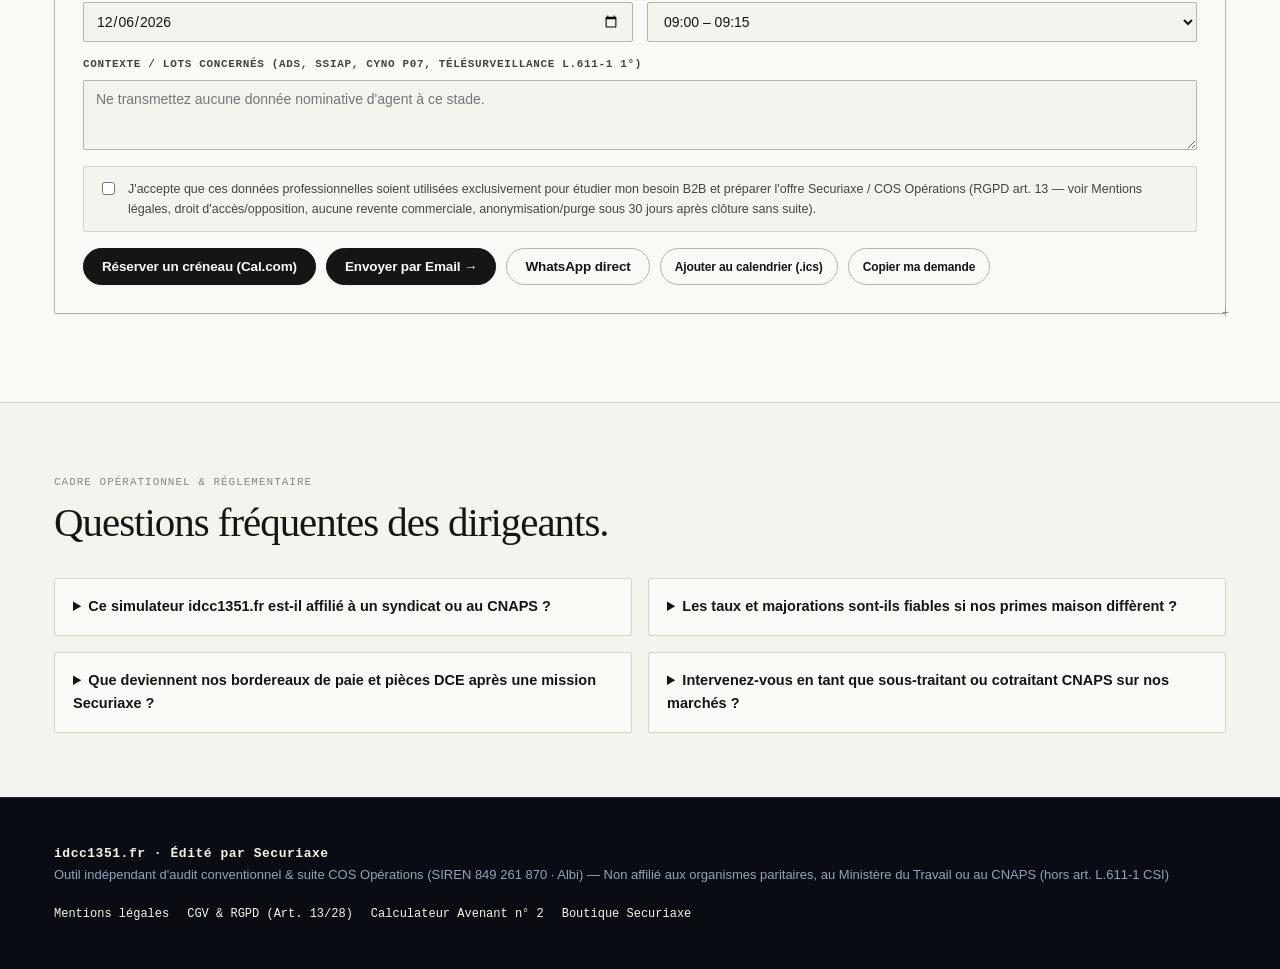
==== commit 65f57659: "fix(audit): purge all remaining -880/-1140 & metaPixelId residuals, place amplitude & 12.4207 equati" ====
--- a/index.html
+++ b/index.html
@@ -3,7 +3,7 @@
 <head>
   <meta charset="UTF-8" />
   <meta name="viewport" content="width=device-width, initial-scale=1.0" />
-  <meta http-equiv="Content-Security-Policy" content="default-src 'self'; script-src 'self' https://connect.facebook.net; style-src 'self' 'unsafe-inline'; img-src 'self' data: https:; connect-src 'self' https:; font-src 'self' data:; object-src 'none'; base-uri 'self';" />
+  <meta http-equiv="Content-Security-Policy" content="default-src 'self'; script-src 'self'; style-src 'self' 'unsafe-inline'; img-src 'self' data:; connect-src 'self' https://api.mistral.ai https://api.openai.com http://localhost:11434; font-src 'self' data:; object-src 'none'; frame-ancestors 'self'; base-uri 'self'; form-action 'self';" />
   <title>IDCC 1351 — Référentiel &amp; Simulateur Indépendant de Conformité Économique (Avenant n° 2 · 6h) | Édité par Securiaxe</title>
   <meta name="description" content="Outil indépendant de simulation et d'audit conventionnel IDCC 1351 (Sécurité Privée). Mesurez en 60 secondes l'impact de l'Avenant n° 2 (plancher conventionnel étendu 6h, JORF 05/06/2026) sur votre marge nette. Édité par Securiaxe." />
   <meta property="og:title" content="IDCC 1351 — Simulateur Indépendant de Rentabilité &amp; Avenant n° 2 (Plancher 6h)" />
@@ -112,7 +112,6 @@
             <option value="0">0 slot (complet / file d'attente)</option>
           </select>
         </div>
-        <div class="field"><label>Meta Pixel ID (optionnel)</label><input id="admPixelId" type="text" /></div>
       </div>
 
       <div class="action-cluster" style="margin-top:14px">
@@ -132,7 +131,7 @@
               <span class="eyebrow">Convention collective IDCC 1351 &middot; Brochure JO 3196</span>
               <h1>Mesurez l'impact réel de l'Avenant n° 2 (6h) sur votre marge nette.</h1>
               <p class="hero-lead">
-                Étendu par arrêté du 27 mai 2026 (JORF du 5 juin 2026, effet au 1er juillet 2026), l'Avenant n° 2 fixe un plancher conventionnel étendu de 6,0 heures rémunérées par vacation (Art. 1 &amp; 2). À 23 €/h de nuit, un contrat ADS de 320 h génère une perte opérationnelle estimée à -1 821,55 €/mois (à 50,37 % de charges patronales, ou -880 € à -1 140 €/mois après allègements RGCP/Fillon à 30–35 %). Vérifiez vos coûts complets en accès libre.
+                Étendu par arrêté du 27 mai 2026 (JORF du 5 juin 2026, effet au 1er juillet 2026), l'Avenant n° 2 fixe un plancher conventionnel étendu de 6,0 heures rémunérées par vacation (Art. 1 &amp; 2). À 23 €/h de nuit, un contrat ADS de 320 h génère une perte opérationnelle estimée à -1 821,55 €/mois (à 50,37 % de charges patronales, cas de référence réconcilié à 41,304 % de charges nettes : -1 356,16 €/mois [27,24 €/h], avec sensibilité what-if à 35 % : -1 032,54 €/mois [26,23 €/h] et à 30 % : -775,87 €/mois [25,42 €/h]). Vérifiez vos coûts complets en accès libre.
               </p>
               <div class="hero-cta-row">
                 <a class="btn btn-primary btn-lg" href="#simulateur">Calculer mon coût de revient &darr;</a>
@@ -396,7 +395,7 @@
                 <td><b>Taux horaires P01 (12,42 € brut vs 19,50 € chargé) &amp; Majorations (+10 % / +100 %)</b></td>
                 <td>Accord salarial du 08/12/2025 (grille au 01/01/2026) &amp; Avenant du 25/09/2001 (Nuit 21h–06h)</td>
                 <td>En vigueur au 01/01/2026 (Brochure JO 3196)</td>
-                <td><b>Source unique Coeff. 120 (ADS P01) au 01/01/2026 :</b> salaire mensuel brut minimal = <code>1 883,74 € / 151,67 h = 12,42 € brut/h</code> (<code>brutH</code> utilisé en Mode Express avant charges). En Mode Paie Réelle, <code>baseHoraire = 19,50 €/h</code> représente ce même salaire de <code>12,42 € brut/h</code> déjà chargé des cotisations patronales nettes d'allègements RGCP/Fillon (~41,30 %) et des 10 % de CP (<code>12,42 × 1,41304 / 0,90 = 19,50 €/h</code>). Pour <b>P07 Cynophile</b> (Coeff. 140 : <code>2 017,21 € / 151,67 h = 13,30 € brut/h</code> ; <code>23,75 €/h</code> chargé dont <code>1,68 €/h</code> chien non soumis vs minimum conventionnel <code>1,41 €/h</code> Annexe IV Art. 7), sur 320 h @ 42 €/h : CA 13 440 €, Coût complet 34,72 €/h (11 109 €), Résultat +2 331 €/mois (+17,34 %), Prix cible 38,57 €/h, Seuil 106,02 h.</td>
+                <td><b>Source unique Coeff. 120 (ADS P01) au 01/01/2026 :</b> salaire mensuel brut minimal = <code>1 883,85 € / 151,67 h = 12,4207 €/h (arrondi à 12,42 € brut/h)</code> (<code>brutH</code> utilisé en Mode Express avant charges). En Mode Paie Réelle, <code>baseHoraire = 19,50 €/h</code> représente ce même salaire de <code>12,42 € brut/h</code> déjà chargé des cotisations patronales nettes d'allègements RGCP/Fillon (~41,30 %) et des 10 % de CP (<code>12,42 × 1,41304 / 0,90 = 19,50 €/h</code>). Pour <b>P07 Cynophile</b> (Coeff. 140 : <code>2 017,21 € / 151,67 h = 13,30 € brut/h</code> ; <code>23,75 €/h</code> chargé dont <code>1,68 €/h</code> chien non soumis vs minimum conventionnel <code>1,41 €/h</code> Annexe IV Art. 7), sur 320 h @ 42 €/h : CA 13 440 €, Coût complet 34,72 €/h (11 109 €), Résultat +2 331 €/mois (+17,34 %), Prix cible 38,57 €/h, Seuil 106,02 h.</td>
               </tr>
               <tr>
                 <td><b>Indemnité de panier repas (seuil 6,0 h)</b></td>
@@ -414,7 +413,7 @@
                 <td><b>Formules de base &amp; Seuil de rentabilité</b></td>
                 <td>Méthodologie <i>Bouclier Anti-Pertes v3.2</i></td>
                 <td>Vérifiée le 24/11/2026</td>
-                <td>Base annuelle : <code>151,67 h/mois × 12 = 1 820,04 h/an</code>. En Mode Express (Scénario 1 : 320 h Nuit @ 23 €/h), <code>baseJour = 12,42 × 1,5037 / 0,90 = 20,75106 €/h</code> et <code>suppNuit = (12,42 × 0,10 + 1,00) × 1,5037 = 3,3712954 €/h</code> (majoration nuit sur heures travaillées), soit <code>unitEmp = 24,1223554 €/h</code>, Coût complet = <code>9 181,55 € (28,69 €/h)</code>, Résultat = <b>-1 821,55 €/mois (-24,75 %)</b>, Prix cible 10 % = <b>31,88 €/h</b> (sensibilité charges nettes : <code>-880 €/mois</code> à 30 %, <code>-1 140 €/mois</code> à 35 %, <code>-1 821,55 €/mois</code> à 50,37 %). En Mode Paie Réelle, seuil = <code>1 155,00 € / marge horaire</code> (P01 : <code>138,22 h</code> ; P07 : <code>106,02 h</code>).</td>
+                <td>Base annuelle : <code>151,67 h/mois × 12 = 1 820,04 h/an</code>. En Mode Express (Scénario 1 : 320 h Nuit @ 23 €/h), <code>baseJour = 12,42 × 1,5037 / 0,90 = 20,75106 €/h</code> et <code>suppNuit = (12,42 × 0,10 + 1,00) × 1,5037 = 3,3712954 €/h</code> (majoration nuit sur heures travaillées), soit <code>unitEmp = 24,1223554 €/h</code>, Coût complet = <code>9 181,55 € (28,69 €/h)</code>, Résultat = <b>-1 821,55 €/mois (-24,75 %)</b>, Prix cible 10 % = <b>31,88 €/h</b> (sensibilité charges nettes : cas de référence réconcilié 41,304 % : <code>-1 356,16 €/mois</code> (27,24 €/h), sensibilité what-if 35 % : <code>-1 032,54 €/mois</code> (26,23 €/h), 30 % : <code>-775,87 €/mois</code> (25,42 €/h), <code>-1 821,55 €/mois</code> à 50,37 %). En Mode Paie Réelle, seuil = <code>1 155,00 € / marge horaire</code> (P01 : <code>138,22 h</code> ; P07 : <code>106,02 h</code>).</td>
               </tr>
             </tbody>
           </table>
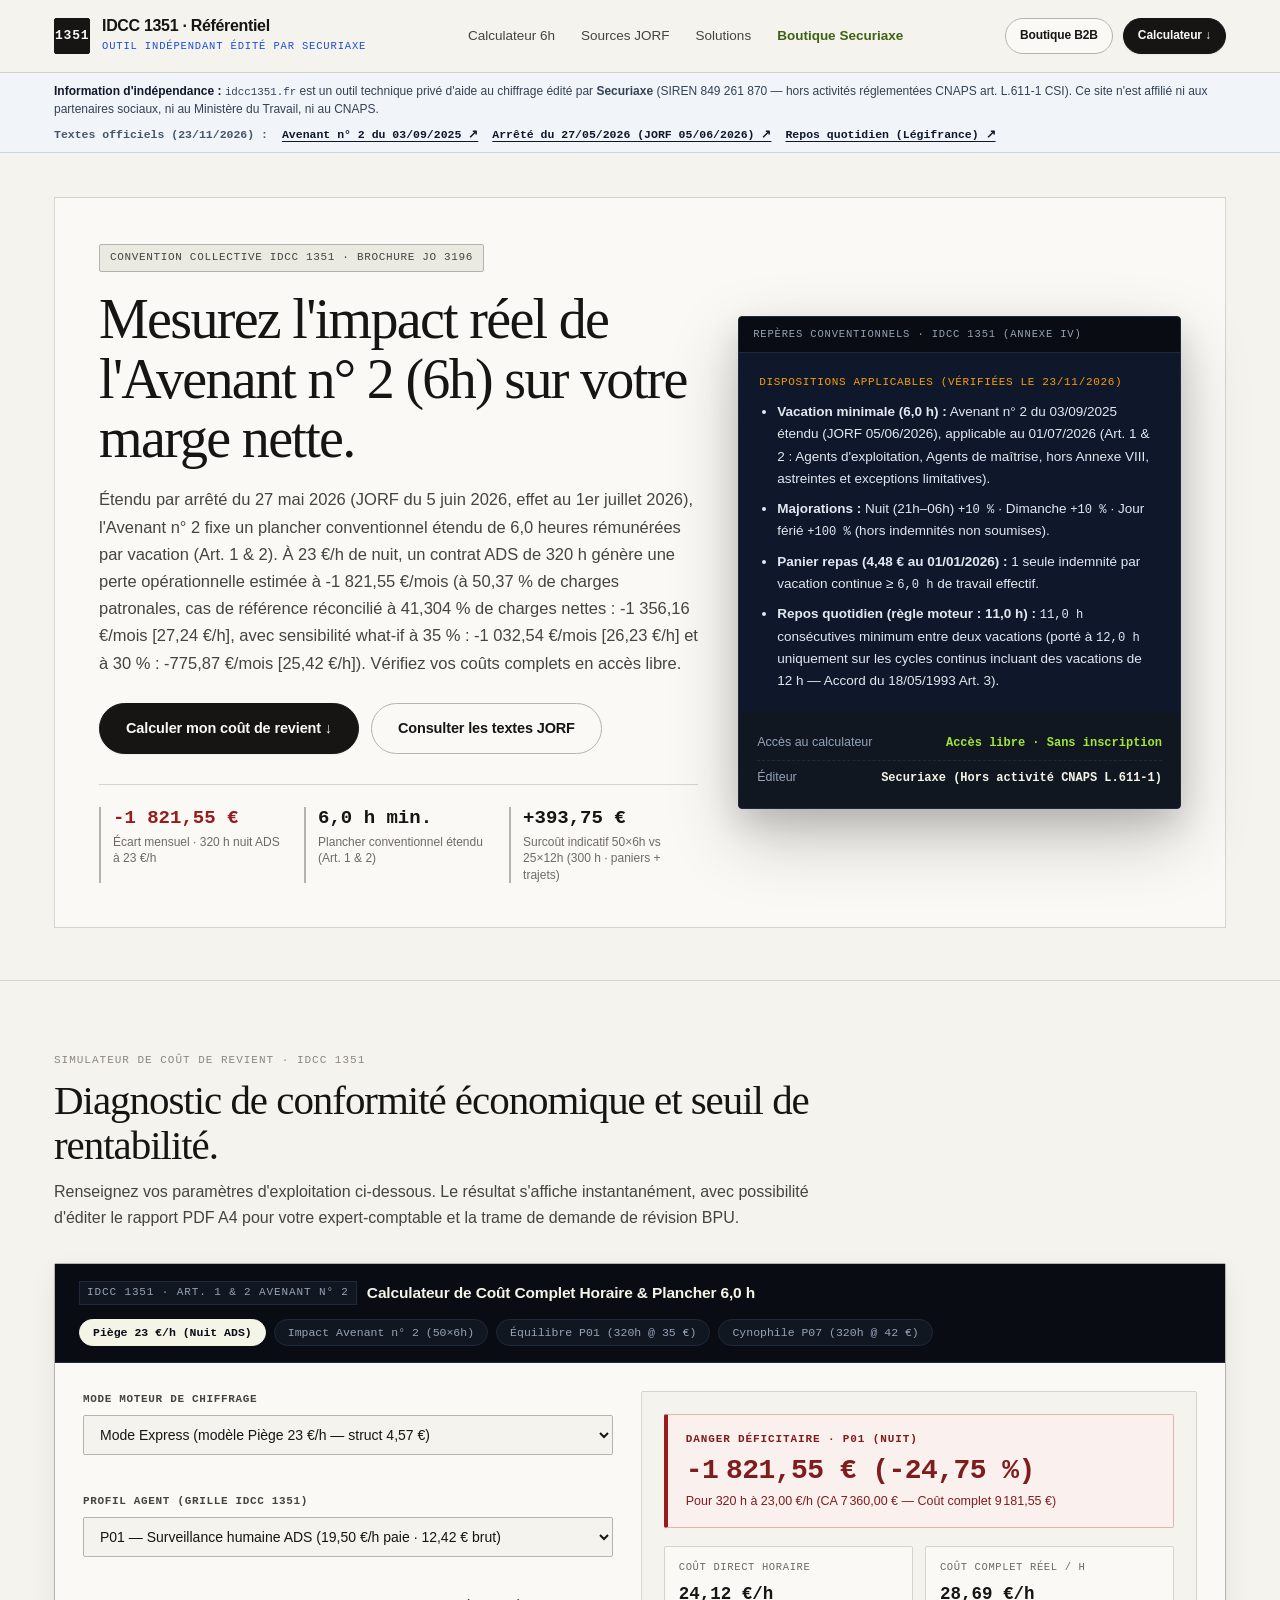
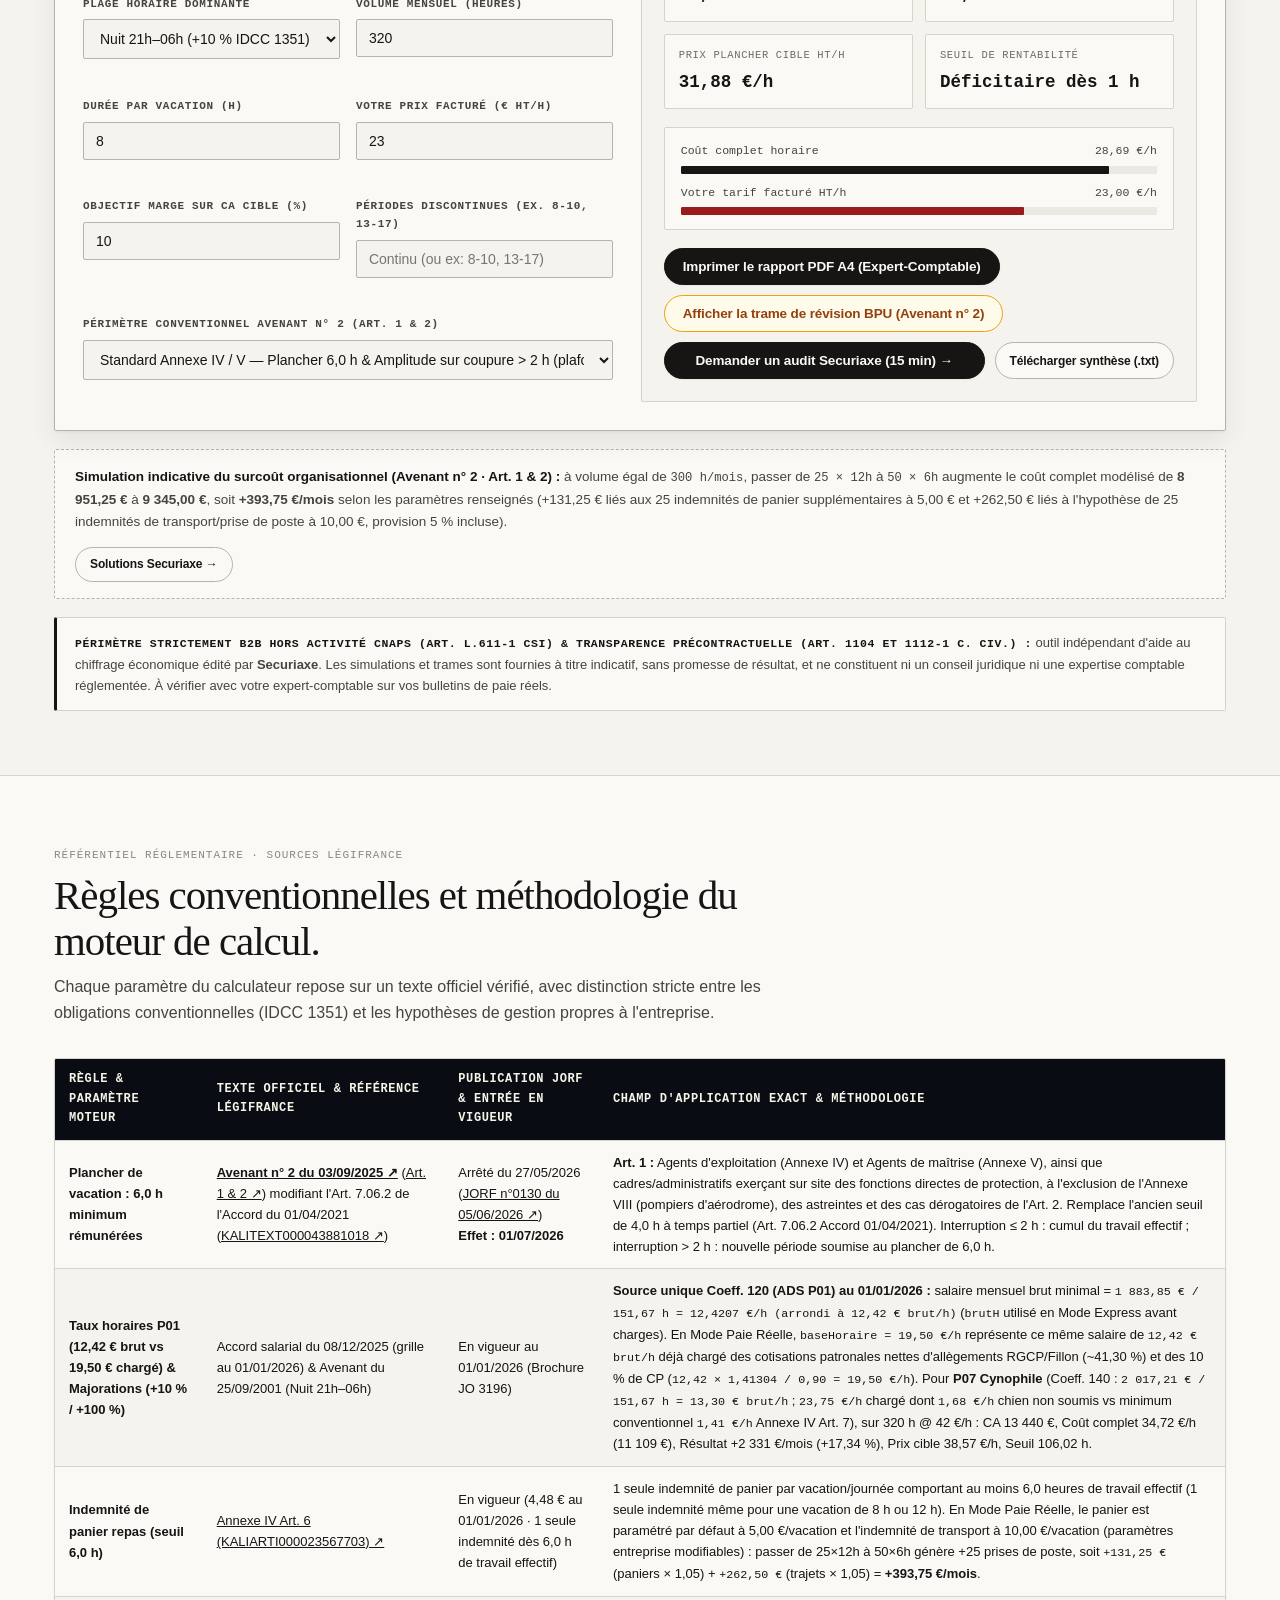
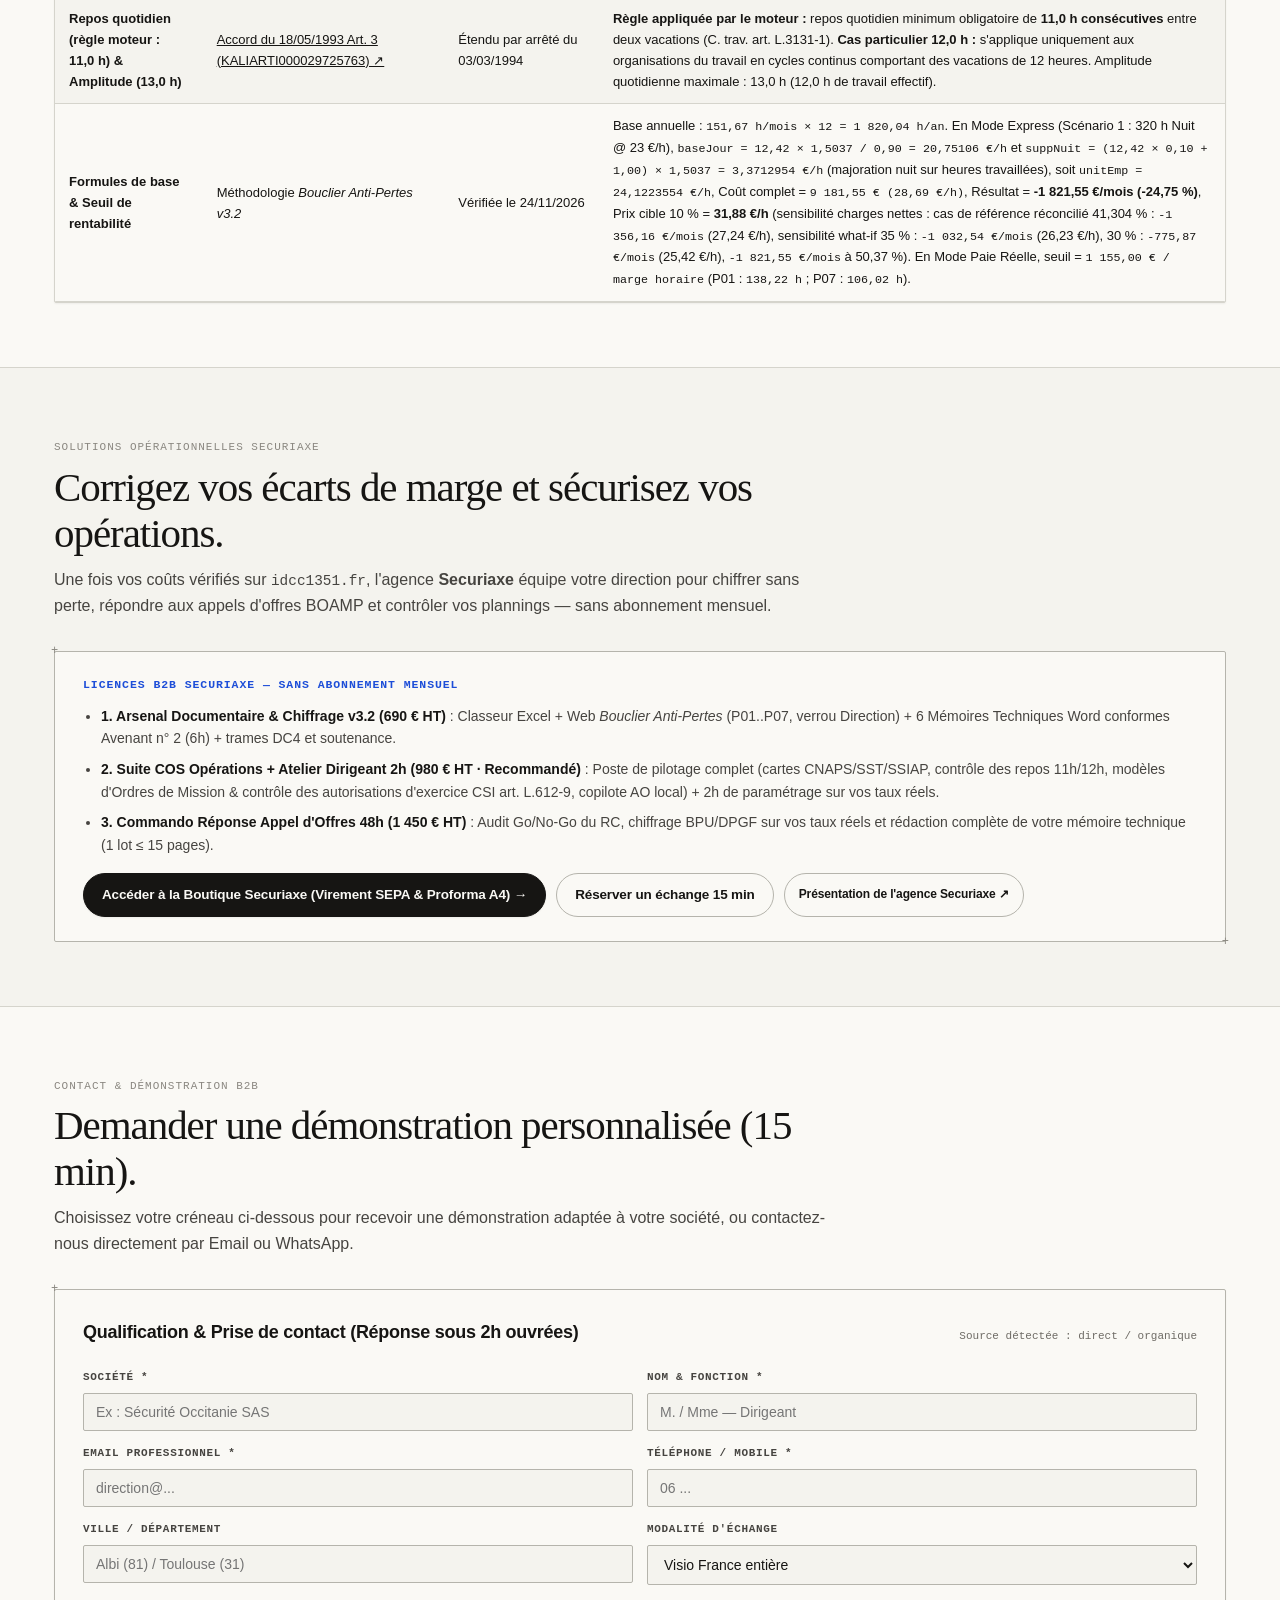
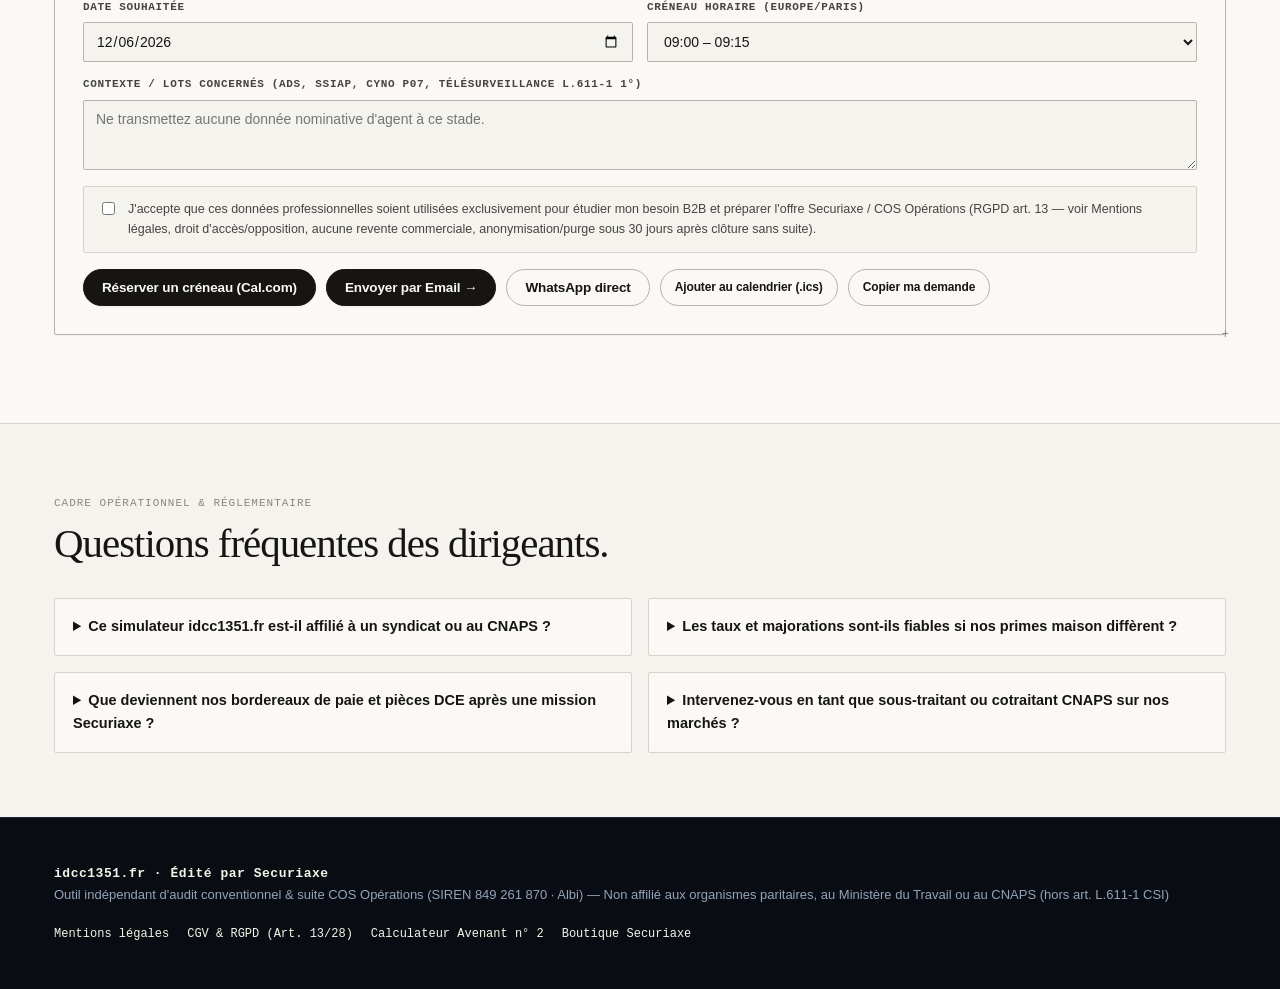
==== commit 96bc4fbe: "feat(ui-cert): wire #simPeriods & #simAvenantExempt in index.html/app.js, add 12h/13h ceilings, exte" ====
--- a/index.html
+++ b/index.html
@@ -260,9 +260,20 @@
                 <label for="simSellPrice">Votre prix facturé (€ HT/h)</label>
                 <input id="simSellPrice" type="number" min="0" step="0.5" value="23" />
               </div>
-              <div class="field full-span">
+              <div class="field">
                 <label for="simTargetPct">Objectif marge sur CA cible (%)</label>
                 <input id="simTargetPct" type="number" min="0" max="60" step="0.5" value="10" />
+              </div>
+              <div class="field">
+                <label for="simPeriods">Périodes discontinues (ex. 8-10, 13-17)</label>
+                <input id="simPeriods" type="text" placeholder="Continu (ou ex: 8-10, 13-17)" value="" />
+              </div>
+              <div class="field full-span">
+                <label for="simAvenantExempt">Périmètre conventionnel Avenant n° 2 (Art. 1 &amp; 2)</label>
+                <select id="simAvenantExempt">
+                  <option value="0">Standard Annexe IV / V — Plancher 6,0 h &amp; Amplitude sur coupure &gt; 2 h (plafonds 12h eff. / 13h ampl.)</option>
+                  <option value="1">Exclusion Avenant n° 2 (Annexe VIII sûreté aéroportuaire / astreinte / dérogation)</option>
+                </select>
               </div>
             </div>
 
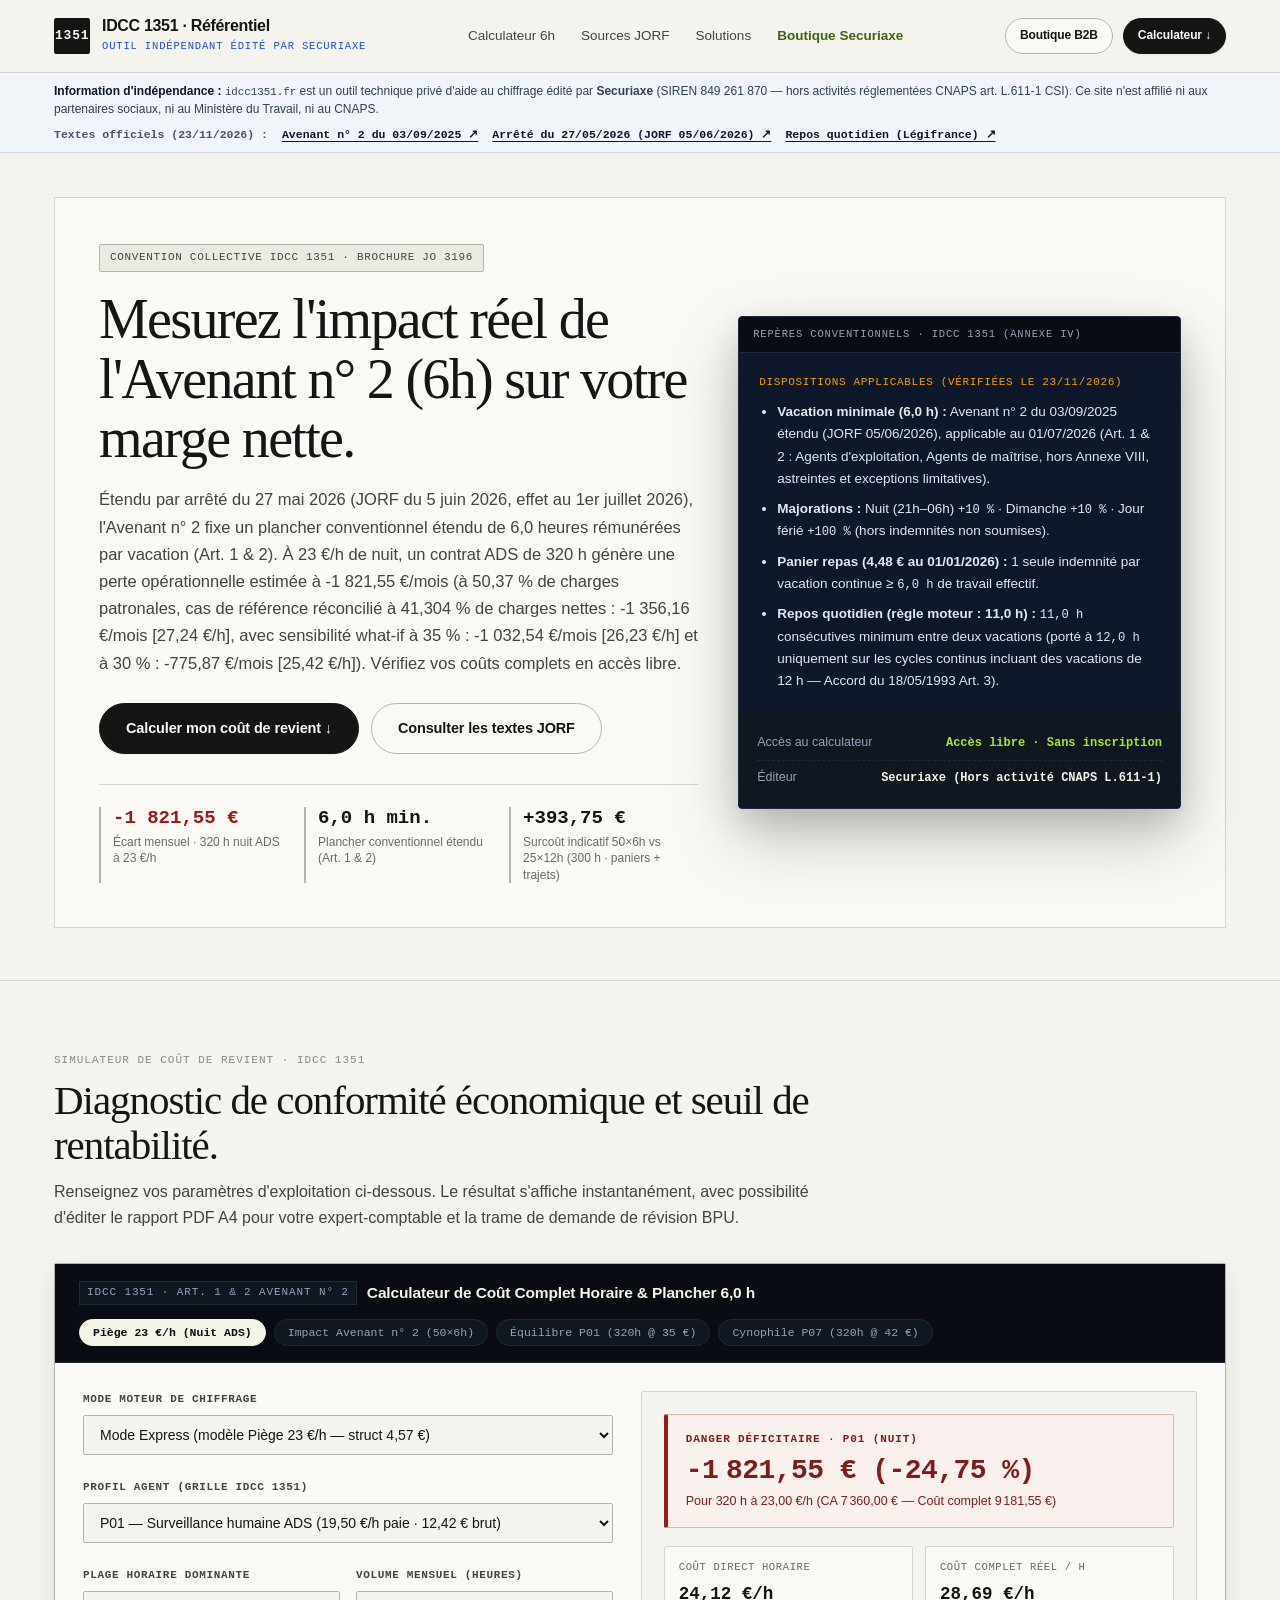
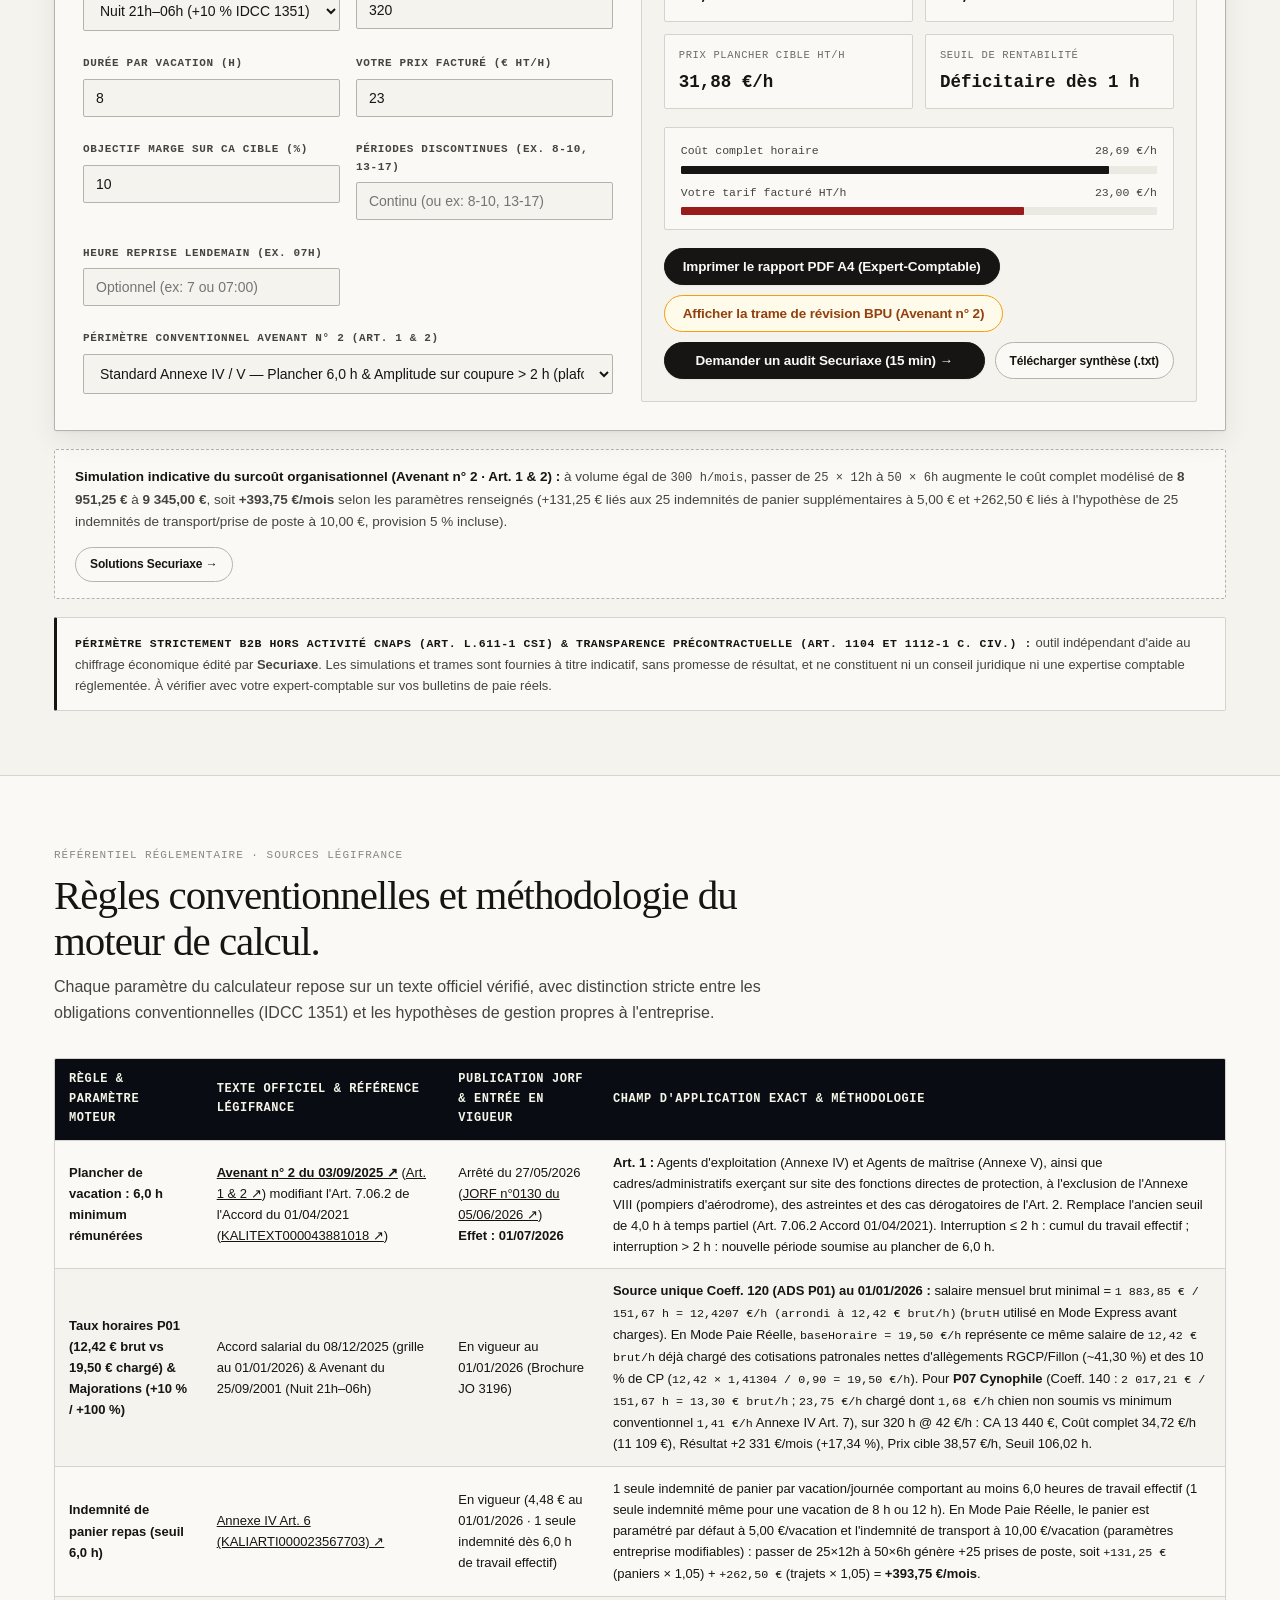
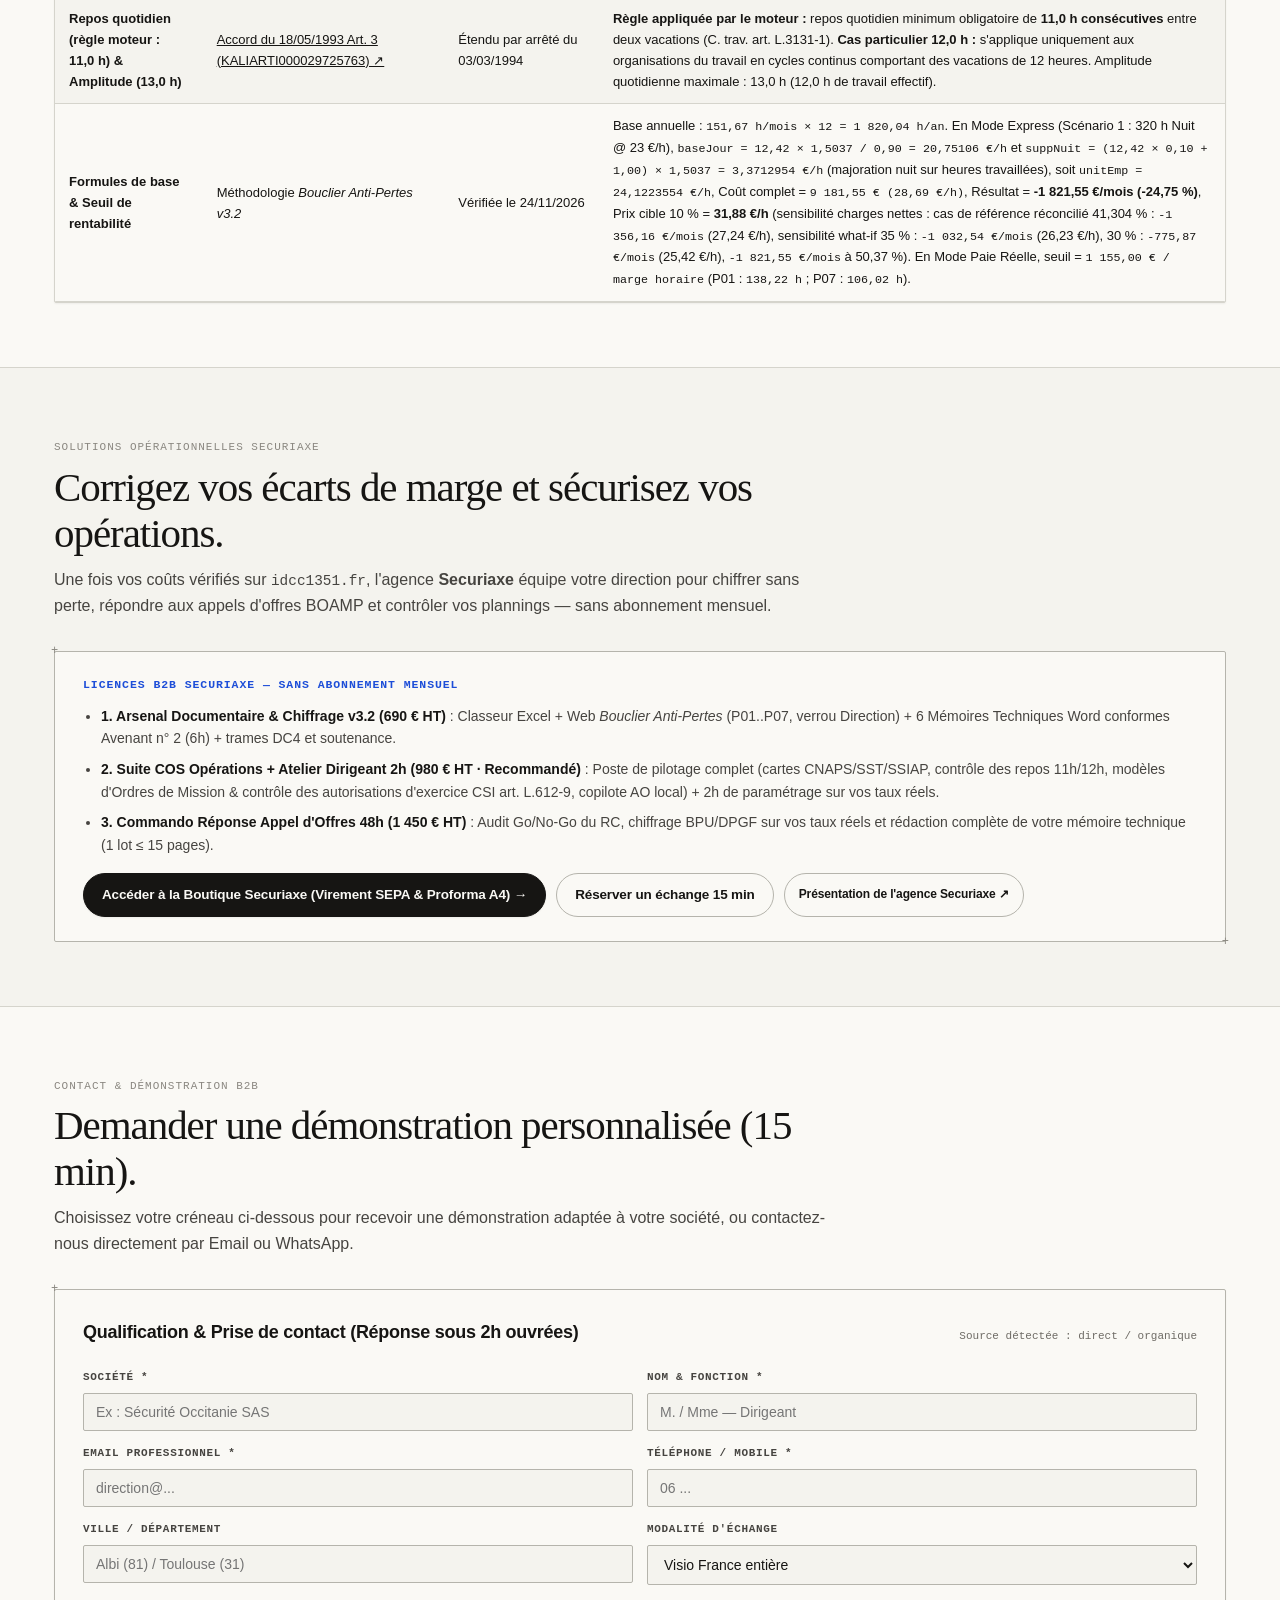
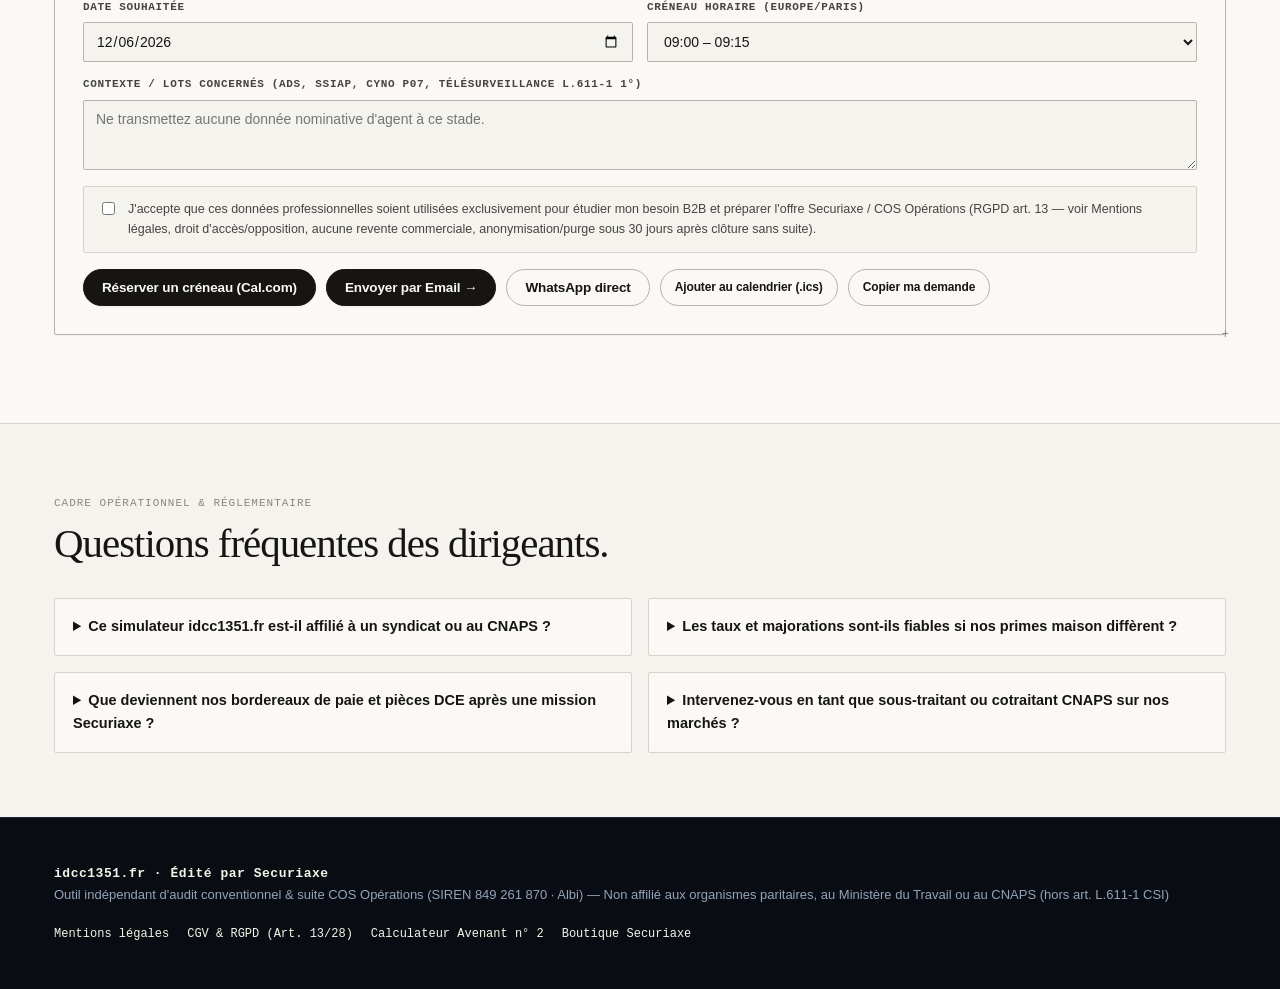
==== commit 2d7f370d: "fix(cert): harmonize legalLimitWarning and nextShiftStart in evaluateScenario & engine (50/50 PASS)" ====
--- a/index.html
+++ b/index.html
@@ -268,6 +268,10 @@
                 <label for="simPeriods">Périodes discontinues (ex. 8-10, 13-17)</label>
                 <input id="simPeriods" type="text" placeholder="Continu (ou ex: 8-10, 13-17)" value="" />
               </div>
+              <div class="field">
+                <label for="simNextShiftStart">Heure reprise lendemain (ex. 07h)</label>
+                <input id="simNextShiftStart" type="text" placeholder="Optionnel (ex: 7 ou 07:00)" value="" />
+              </div>
               <div class="field full-span">
                 <label for="simAvenantExempt">Périmètre conventionnel Avenant n° 2 (Art. 1 &amp; 2)</label>
                 <select id="simAvenantExempt">
@@ -280,6 +284,7 @@
             <div class="sim-results">
               <div id="simErrorBox" class="status-box err hidden"></div>
               <div id="simVacAlert" class="status-box warn hidden"></div>
+              <div id="simLegalAlert" class="status-box err hidden"></div>
 
               <div id="simVerdictCard" class="verdict-box err">
                 <div id="simVerdictTag" class="verdict-tag">DANGER DÉFICITAIRE</div>
